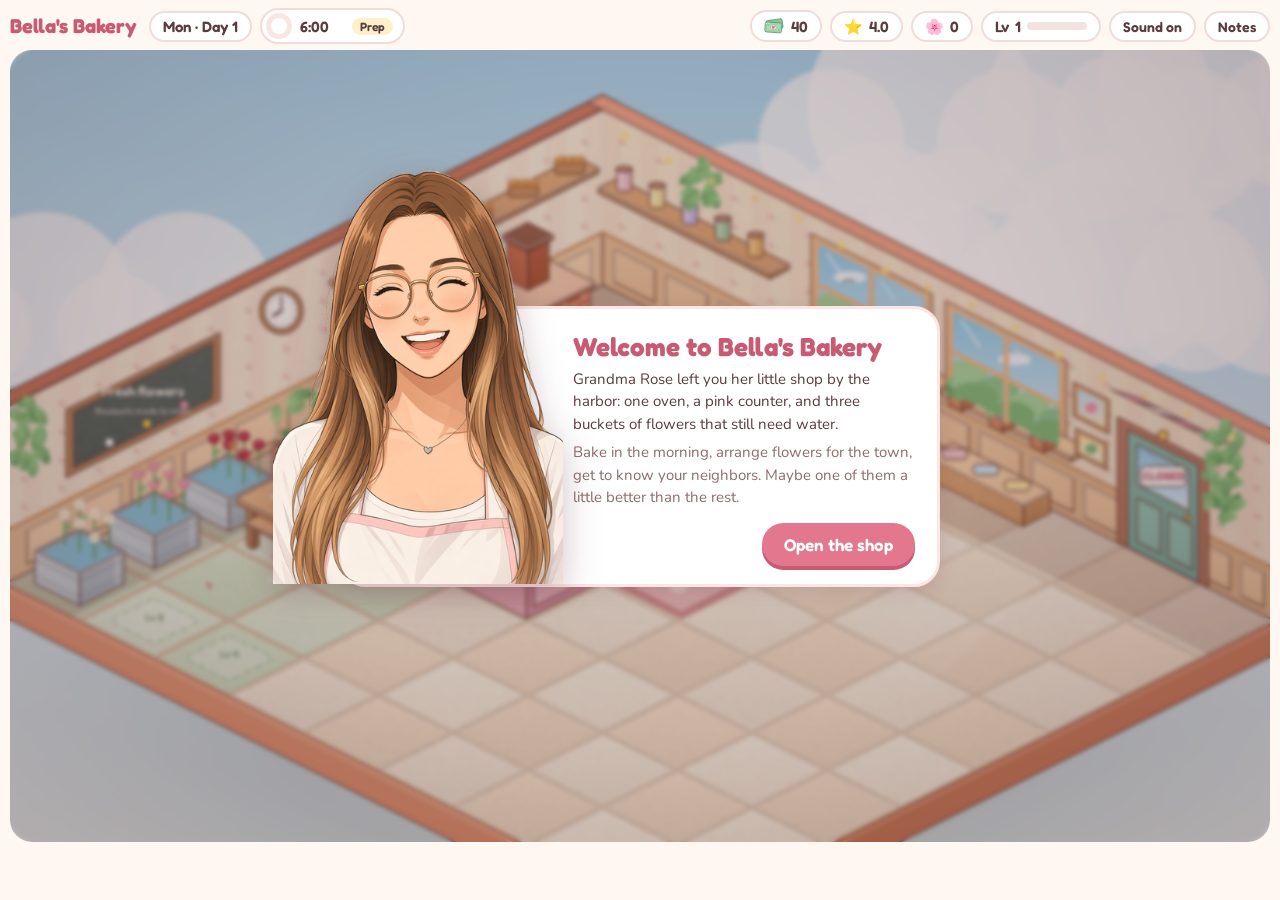
==== bellas/index.html @ 016f8cb3 "Add Bella's Bakery prototype at /bellas (unlisted, noindex) Co-Authored-By: Claude Opus 5.5 <noreply" ====
<!doctype html>
<html lang="en">
<head>
<meta name="robots" content="noindex,nofollow">
<meta charset="utf-8">
<meta name="viewport" content="width=device-width,initial-scale=1,viewport-fit=cover">
<title>Bella's Bakery</title>
<meta name="claude:viewport-fit-sides" content="cover">
<link rel="preconnect" href="https://fonts.googleapis.com">
<link rel="stylesheet" href="https://fonts.googleapis.com/css2?family=Fredoka:wght@400;500;600;700&family=Nunito:wght@400;600;700;800&display=swap">
<style>
/* Layout: one-screen game. HUD strip, isometric shop canvas, tray. Panels and a visual-novel dialogue box float over the shop. Single warm theme by design. */
:root{
  --milk:#FFF7F1; --blush:#F7C6CF; --rose:#E2778E; --rose-deep:#C85A73; --butter:#FFE3A3;
  --sage:#A9CBA4; --sage-deep:#5E8F5A; --lilac:#CDBFEA; --sky:#BFE3F5;
  --cocoa:#5A3B3E; --cocoa-soft:#8D6B6C; --card:#FFFFFF; --line:#F0DCD8;
  --shadow:0 6px 18px rgba(120,60,70,.14);
  --f-display:"Fredoka","Baloo 2","Trebuchet MS",system-ui,sans-serif;
  --f-body:"Nunito","Segoe UI",system-ui,sans-serif;
  color-scheme:light;
}
[hidden]{display:none!important}
.cash{display:inline-block;width:1.3em;height:1.3em;vertical-align:-.3em;background:url("data:image/svg+xml,%3Csvg xmlns='http://www.w3.org/2000/svg' viewBox='0 0 32 32'%3E%3Crect x='4.5' y='6' width='25' height='15' rx='2.4' fill='%2386C79A' stroke='%234E8A62' stroke-width='1' transform='rotate%28-8 17 13.5%29'/%3E%3Cg transform='rotate%284 15 18%29'%3E%3Crect x='2' y='10.5' width='26' height='15.5' rx='2.4' fill='%23A8DDB5' stroke='%234E8A62' stroke-width='1.1'/%3E%3Crect x='4.2' y='12.7' width='21.6' height='11.1' rx='1.4' fill='none' stroke='%236FB083' stroke-width='.8' stroke-dasharray='1.4 1.1'/%3E%3Cellipse cx='15' cy='18.25' rx='4.6' ry='4' fill='%23FFF6E4' stroke='%236FB083' stroke-width='.8'/%3E%3Cpath d='M15 20.9c-3.1-2-2.6-4.9-.9-4.8.5 0 .9.5.9.5s.4-.5.9-.5c1.7-.1 2.2 2.8-.9 4.8z' fill='%23EF6F8E' stroke='%23C8506E' stroke-width='.45'/%3E%3Ccircle cx='6.6' cy='15' r='1.1' fill='%236FB083'/%3E%3Ccircle cx='23.4' cy='21.5' r='1.1' fill='%236FB083'/%3E%3Cpath d='M3.5 12.5h5' stroke='%23FFFFFF' stroke-width='.9' opacity='.7' stroke-linecap='round'/%3E%3C/g%3E%3C/svg%3E") center/contain no-repeat;margin-right:.1em}
html,body{height:100%}
body{background:var(--milk);color:var(--cocoa);font-family:var(--f-body);font-size:15px;overflow:hidden;-webkit-tap-highlight-color:transparent;margin:0}
#app{height:100%;display:flex;flex-direction:column;padding-left:max(10px,env(safe-area-inset-left,0px));padding-right:max(10px,env(safe-area-inset-right,0px));padding-block:8px;box-sizing:border-box;gap:6px}
.hud{display:flex;flex-wrap:wrap;align-items:center;gap:8px;justify-content:space-between}
.hud-left,.hud-right{display:flex;align-items:center;gap:8px;flex-wrap:wrap}
.pill{display:inline-flex;align-items:center;gap:6px;background:var(--card);border:2px solid var(--line);border-radius:999px;padding:4px 12px;font-family:var(--f-display);font-weight:600;font-size:15px;white-space:nowrap;font-variant-numeric:tabular-nums}
.pill.event{background:#FFE9EF;border-color:var(--blush);color:var(--rose-deep)}
.brand{font-family:var(--f-display);font-weight:700;font-size:20px;color:var(--rose-deep);margin-right:4px}
.clock{display:inline-flex;align-items:center;gap:8px;background:var(--card);border:2px solid var(--line);border-radius:999px;padding:3px 10px 3px 4px;font-family:var(--f-display);font-weight:600}
.dial{width:26px;height:26px;border-radius:50%;background:conic-gradient(var(--rose) 0deg,var(--rose) var(--a,0deg),#F7E6E3 var(--a,0deg));display:grid;place-items:center}
.dial::after{content:"";width:16px;height:16px;border-radius:50%;background:#fff}
.clock .tm{font-variant-numeric:tabular-nums;min-width:44px}
.clock .ph{font-size:12px;font-weight:600;border-radius:999px;padding:1px 8px;background:#EEE;color:var(--cocoa)}
.ph.prep{background:#FFF0C9}.ph.open{background:#DDEED8;color:#3E6B3A}.ph.closing{background:#E8DFF6;color:#56457A}
.lvlbar{width:60px;height:8px;border-radius:99px;background:#F3E3E0;overflow:hidden}
.lvlbar i{display:block;height:100%;background:var(--rose);width:0;border-radius:99px;transition:width .4s}
.iconbtn{font-family:var(--f-display);font-weight:600;font-size:14px;background:var(--card);border:2px solid var(--line);color:var(--cocoa);border-radius:999px;padding:5px 12px;cursor:pointer}
.iconbtn:hover{border-color:var(--blush)}
button:focus-visible{outline:3px solid var(--rose);outline-offset:2px}
#stage{position:relative;flex:1;min-height:0;border-radius:22px;overflow:hidden;background:linear-gradient(180deg,#BFE2F4 0%,#D8EEF8 55%,#EAF6FB 100%)}
#cv{position:absolute;inset:0;width:100%;height:100%;touch-action:manipulation;cursor:pointer}
.tray{display:flex;gap:8px;align-items:center;justify-content:center;flex-wrap:wrap;min-height:44px}
.chip{display:flex;align-items:center;gap:6px;background:var(--card);border:2px solid var(--line);border-radius:14px;padding:3px 10px 3px 4px;font-family:var(--f-display);font-weight:600;font-variant-numeric:tabular-nums}
.chip img{width:30px;height:30px}
.chip .dots{display:flex;gap:2px}
.chip .dots i{width:9px;height:9px;border-radius:50%;border:1px solid rgba(0,0,0,.12)}
.chip.empty{opacity:.55}
.sep{width:2px;height:28px;background:var(--line);border-radius:2px}
.panel{position:absolute;z-index:5;background:var(--card);border-radius:18px;box-shadow:var(--shadow);border:2px solid var(--line);padding:10px;display:flex;flex-direction:column;gap:8px;max-width:min(360px,calc(100% - 16px));box-sizing:border-box;max-height:calc(100% - 16px);overflow:auto}
.panel h4{margin:0 4px;font-family:var(--f-display);font-weight:600;font-size:15px}
.panel .small{font-size:12.5px;color:var(--cocoa-soft);margin:0 4px}
.pick{display:flex;align-items:center;gap:8px;border:2px solid var(--line);background:#FFFBF8;border-radius:12px;padding:4px 10px 4px 4px;cursor:pointer;font-family:var(--f-body);font-weight:700;color:var(--cocoa);text-align:left}
.pick:hover{border-color:var(--blush);background:#FFF2F4}
.pick[disabled]{opacity:.5;cursor:default}
.pick img{width:36px;height:36px}
.pick small{display:block;font-weight:600;color:var(--cocoa-soft);font-size:12px}
.stems{display:grid;grid-template-columns:repeat(auto-fill,minmax(96px,1fr));gap:6px}
.stem{border:2px solid var(--line);border-radius:12px;background:#FFFBF8;padding:6px;cursor:pointer;display:flex;flex-direction:column;align-items:center;gap:3px;font-family:var(--f-display);font-weight:600;color:var(--cocoa);font-size:13px}
.stem:hover{border-color:var(--blush)}
.stem[disabled]{opacity:.45;cursor:default}
.stem .bloom{width:22px;height:22px;border-radius:50%;box-shadow:inset 0 -3px 0 rgba(0,0,0,.12)}
.bar{width:100%;height:5px;border-radius:9px;background:#F1E4E1;overflow:hidden}
.bar i{display:block;height:100%;border-radius:9px}
.slots{display:flex;gap:6px;align-items:center;justify-content:center}
.slot{width:38px;height:38px;border-radius:50%;border:2px dashed #E9CFCB;display:grid;place-items:center}
.slot b{width:26px;height:26px;border-radius:50%;display:block;box-shadow:inset 0 -3px 0 rgba(0,0,0,.12)}
.reqs{display:flex;flex-direction:column;gap:4px;margin:0 4px}
.req{display:flex;align-items:center;gap:6px;font-size:13px}
.req .sw{width:12px;height:12px;border-radius:50%}
.scrim{position:absolute;inset:0;z-index:10;background:rgba(90,59,62,.28);display:grid;place-items:center;padding:14px;backdrop-filter:blur(2px)}
.modal{background:var(--card);border-radius:26px;box-shadow:var(--shadow);width:min(600px,100%);max-height:100%;overflow:auto;padding:22px 22px 18px;box-sizing:border-box;border:3px solid #FBE6E3}
.modal h2{font-family:var(--f-display);font-weight:700;font-size:26px;margin:0 0 4px;color:var(--rose-deep);text-wrap:balance}
.modal h3{font-family:var(--f-display);font-weight:600;font-size:17px;margin:14px 0 6px}
.modal p{line-height:1.5;margin:6px 0}
.sub{color:var(--cocoa-soft)}
.btn{font-family:var(--f-display);font-weight:600;font-size:17px;border:none;border-radius:999px;padding:11px 22px;cursor:pointer;background:var(--rose);color:#fff;box-shadow:0 4px 0 var(--rose-deep);transition:transform .08s}
.btn:active{transform:translateY(2px);box-shadow:0 2px 0 var(--rose-deep)}
.btn.ghost{background:#FFF0F2;color:var(--rose-deep);box-shadow:0 4px 0 #F2C9D1}
.btn.small{font-size:14px;padding:7px 14px}
.panel-actions{position:sticky;bottom:-10px;margin:0 -10px -10px;padding:10px;background:linear-gradient(rgba(255,255,255,0),#fff 28%);z-index:1}
.wrapbtn{width:100%;font-size:18px;padding:13px 18px}
.modal.intro-modal{overflow:visible;position:relative;padding-left:230px;min-height:250px}
.intro-modal .intro-bella{position:absolute;left:-70px;bottom:0;width:290px;max-width:none;pointer-events:none;filter:drop-shadow(0 10px 18px rgba(90,40,50,.28))}
.intro-text{min-width:0}
@media (max-width:620px){
  .scrim:has(.intro-modal){overflow-y:auto;align-items:start;padding-top:96px;padding-bottom:16px}
  .modal.intro-modal{padding-left:16px;padding-top:128px;margin-top:0;min-height:0;max-height:none}
  .intro-modal .intro-bella{left:50%;transform:translateX(-50%);bottom:auto;top:-92px;width:160px;-webkit-mask-image:linear-gradient(to bottom,#000 78%,transparent 99%);mask-image:linear-gradient(to bottom,#000 78%,transparent 99%)}
}
.btn.danger{background:#C85A73;color:#fff;box-shadow:0 4px 0 #9E3F57}
.btn[disabled]{background:#E9DCDA;color:#A58C8C;box-shadow:0 4px 0 #D6C6C4;cursor:default}
.row{display:flex;gap:10px;flex-wrap:wrap;align-items:center}
.end{justify-content:flex-end;margin-top:14px}
.stats{display:grid;grid-template-columns:repeat(auto-fit,minmax(110px,1fr));gap:8px;margin:10px 0}
.stat{background:#FFF7F3;border-radius:16px;padding:10px 12px}
.stat b{display:block;font-family:var(--f-display);font-size:21px;font-weight:600;font-variant-numeric:tabular-nums}
.stat span{font-size:11.5px;color:var(--cocoa-soft);text-transform:uppercase;letter-spacing:.6px;font-weight:700}
.quote{background:#FFF4E2;border-radius:16px;padding:12px 14px;font-style:italic;margin:8px 0}
.quote cite{display:block;font-style:normal;font-weight:700;font-size:13px;margin-top:4px;color:var(--cocoa-soft)}
.letter{background:#FDF9F0;border:2px dashed #EAD9B9;border-radius:14px;padding:12px 14px;margin:8px 0;font-size:14.5px;line-height:1.55}
.letter b{font-family:var(--f-display);font-weight:600;color:var(--rose-deep)}
.forecast{display:flex;gap:10px;align-items:center;background:#F3F9F1;border-radius:16px;padding:10px 12px;margin:8px 0;font-size:14px;line-height:1.4}
.forecast.hol{background:#FFEFF3}
.invite{display:flex;gap:12px;align-items:center;background:linear-gradient(120deg,#FFE7EE,#F1E8FF);border-radius:18px;padding:12px;margin:8px 0}
.invite canvas{width:64px;height:64px;border-radius:50%;background:#fff;flex:none}
.invite > div{flex:1;min-width:0}
.tabs{display:flex;gap:6px;flex-wrap:wrap;margin:10px 0 8px}
.tab{font-family:var(--f-display);font-weight:600;font-size:15px;border:2px solid var(--line);background:#fff;color:var(--cocoa);border-radius:999px;padding:6px 14px;cursor:pointer}
.tab[aria-selected="true"]{background:var(--blush);border-color:var(--blush)}
.items{display:grid;gap:8px}
.item{display:grid;grid-template-columns:52px 1fr auto;gap:10px;align-items:center;border:2px solid var(--line);border-radius:16px;padding:8px 10px}
.item img,.item .ph,.item canvas{width:52px;height:52px;border-radius:12px;background:#FFF4F1;display:grid;place-items:center;font-size:24px}
.item .t{font-family:var(--f-display);font-weight:600;font-size:16px}
.item .d{font-size:13px;color:var(--cocoa-soft);line-height:1.35}
.item .pips{display:flex;gap:3px;margin-top:4px}
.item .pips i{width:14px;height:6px;border-radius:9px;background:#F1E1DE}
.item .pips i.on{background:var(--rose)}
.item.locked{opacity:.6}
.item > div{min-width:0}
.qty{display:flex;align-items:center;gap:6px}
.qty button{width:30px;height:30px;border-radius:50%;border:2px solid var(--line);background:#fff;font-weight:800;color:var(--cocoa);cursor:pointer}
.qty b{min-width:22px;text-align:center;font-family:var(--f-display)}
.tag{display:inline-block;font-size:11px;font-weight:800;letter-spacing:.5px;text-transform:uppercase;background:var(--lilac);color:#4C3F6E;border-radius:999px;padding:2px 8px;margin-left:6px;vertical-align:2px}
.tag.love{background:#FFD6E0;color:#A23D5A}
.hearts{color:var(--rose);letter-spacing:1px}
.banner{position:absolute;left:50%;top:12px;transform:translateX(-50%);z-index:6;background:var(--card);border-radius:999px;box-shadow:var(--shadow);padding:8px 10px 8px 16px;display:flex;gap:10px;align-items:center;font-family:var(--f-display);font-weight:600;white-space:nowrap;max-width:calc(100% - 24px)}
.toast{position:absolute;left:50%;bottom:14px;transform:translateX(-50%);z-index:7;background:var(--cocoa);color:#fff;border-radius:999px;padding:8px 16px;font-weight:700;font-size:14px;opacity:0;transition:opacity .25s;pointer-events:none;text-align:center;max-width:calc(100% - 24px)}
.toast.on{opacity:.94}
.vn{position:absolute;inset:auto 10px 10px 10px;z-index:9;display:flex;gap:12px;align-items:flex-end}
.vn.date{inset:0;padding:12px;align-items:flex-end;box-sizing:border-box}
.vn .scene{position:absolute;inset:0;z-index:-1}
.vn .scene .title{position:absolute;top:16px;left:50%;transform:translateX(-50%);font-family:var(--f-display);font-weight:600;color:#fff;background:rgba(90,59,62,.35);padding:6px 14px;border-radius:999px;white-space:nowrap}
.vn .por{width:180px;height:270px;flex:none;filter:drop-shadow(0 8px 14px rgba(90,40,50,.25));margin-bottom:-10px}
.vn .por.bella{width:160px;height:240px;transform:scaleX(-1)}
.vn .nametag{background:var(--rose);color:#fff;border-radius:999px;padding:2px 12px;font-size:16px;box-shadow:0 3px 0 var(--rose-deep)}
@media (max-width:700px){.vn .por.bella{display:none}}
.vn .scenecv{position:absolute;inset:0;width:100%;height:100%}
.vn.date .por{width:260px;height:390px}
.vn.date .por.bella{width:230px;height:345px}
@media (max-width:700px){.vn .por,.vn.date .por{width:110px;height:165px}}


.vn .box{flex:1;min-width:0;background:rgba(255,255,255,.97);border:3px solid #FBE0E5;border-radius:22px;padding:14px 16px;box-shadow:var(--shadow)}
.vn .who{font-family:var(--f-display);font-weight:700;color:var(--rose-deep);font-size:18px;display:flex;gap:8px;align-items:center}
.vn .line{font-size:16px;line-height:1.5;margin:4px 0 10px;min-height:2.6em}
.vn .opts{display:flex;flex-direction:column;gap:6px}
.vn .opt{text-align:left;font-family:var(--f-body);font-weight:700;font-size:14.5px;border:2px solid var(--line);background:#FFF9F7;color:var(--cocoa);border-radius:14px;padding:8px 12px;cursor:pointer}
.vn .opt:hover{border-color:var(--rose);background:#FFF0F3}
.vn .opt .k{font-size:11px;font-weight:800;color:var(--rose-deep);margin-right:6px;letter-spacing:.4px;text-transform:uppercase}
.note-list{margin:6px 0 0;padding-left:18px;line-height:1.5}
.note-list li{margin:3px 0}
@media (max-width:560px){
  .brand{display:none}
  .pill{font-size:13px;padding:3px 9px}
  .modal{padding:18px 16px 14px}
  .modal h2{font-size:22px}
  .vn .por{width:84px;height:100px}
  .vn .line{font-size:15px}
}
@media (max-width:720px){
  #cv{touch-action:none}
  .panel{left:8px!important;right:8px;top:auto!important;bottom:8px;max-width:none!important;max-height:62%}
  .hud{gap:5px}.hud-left,.hud-right{gap:5px}
  .iconbtn{padding:4px 9px;font-size:12.5px}
  .lvlbar{display:none}
  .toast{bottom:auto;top:10px}
  .panel .stems{grid-template-columns:repeat(3,1fr);gap:5px}
  .panel .stem{padding:4px;font-size:12px}
  .panel .small{font-size:12px}
  .panel{max-height:70%}
  #soundBtn{display:none}
  .clock .ph{display:none}
  .tray{gap:5px}.chip{padding:2px 8px 2px 3px;font-size:13px}.chip img{width:24px;height:24px}
}
@media (prefers-reduced-motion:reduce){*{transition:none!important}}
</style>

</head>
<body>
<div id="app">
  <header class="hud">
    <div class="hud-left">
      <span class="brand">Bella's Bakery</span>
      <span class="pill" id="dayPill">Mon · Day 1</span>
      <span class="pill event" id="eventPill" hidden></span>
      <span class="clock" aria-label="Time of day"><span class="dial" id="dial"></span><span class="tm" id="clockTm">6:00</span><span class="ph prep" id="clockPh">Prep</span></span>
    </div>
    <div class="hud-right">
      <span class="pill" title="Coins"><i class="cash" aria-hidden="true"></i> <span id="coins">0</span></span>
      <span class="pill" title="Shop rating">⭐ <span id="rating">4.0</span></span>
      <span class="pill" title="Charm from decor">🌸 <span id="charm">0</span></span>
      <span class="pill" title="Shop level">Lv <span id="lvl">1</span><span class="lvlbar"><i id="lvlFill"></i></span></span>
      <button class="iconbtn" id="pauseBtn" type="button">Pause</button>
      <button class="iconbtn" id="soundBtn" type="button">Sound on</button>
      <button class="iconbtn" id="notesBtn" type="button">Notes</button>
    </div>
  </header>
  <div id="stage">
    <canvas id="cv"></canvas>
    <div class="panel" id="panel" hidden></div>
    <div class="banner" id="banner" hidden></div>
    <div class="vn" id="vn" hidden></div>
    <div class="toast" id="toast"></div>
    <div class="scrim" id="scrim" hidden><div class="modal" id="modal" role="dialog" aria-modal="true"></div></div>
  </div>
  <div class="tray" id="tray"></div>
</div>

<script>
(()=>{
'use strict';
// ===================== DATA =====================
const W=9,H=8,WALL=2.6;
const HOUR=12;                                        // real seconds per game hour
const T_OPEN=HOUR, T_CLOSE=13*HOUR, T_END=14*HOUR;    // 6:00 prep, 7:00 open, 19:00 close, 20:00 evening
const LEVELS=[0,150,600,1400,2600,4300,6500,9500,13500];
const WEEK=['Mon','Tue','Wed','Thu','Fri','Sat','Sun'];
const BAKES={
  croissant:{name:'Croissant',price:6,cost:4,time:6,batch:3,lvl:1},
  cupcake:{name:'Berry cupcake',price:10,cost:6,time:9,batch:2,lvl:2},
  cake:{name:'Strawberry cake',price:18,cost:7,time:13,batch:1,lvl:3},
};
const STEMS={
  rose:{name:'Rose',col:'#D8344F',price:4,cost:12,lvl:1},
  tulip:{name:'Tulip',col:'#F48FA8',price:3,cost:9,lvl:1},
  daisy:{name:'Daisy',col:'#FFFFFF',price:2,cost:6,lvl:1},
  sunflower:{name:'Sunflower',col:'#FFC93C',price:4,cost:12,lvl:2},
  lavender:{name:'Lavender',col:'#A98BD6',price:5,cost:15,lvl:4},
};
const BUCKETS={rose:[0,5],tulip:[0,6],daisy:[0,7],sunflower:[1,7],lavender:[2,7]};
const ARRANGE_FEE=6, BUNDLE=6;
const REQS={
  red:{label:'Red roses',stem:'rose'},pink:{label:'Something pink',stem:'tulip'},white:{label:'All white, please',stem:'daisy'},
  yellow:{label:'Sunny yellow',stem:'sunflower'},purple:{label:'Lavender',stem:'lavender'},mix:{label:'A colorful mix',stem:null},
};
const UPG={
  oven2:{name:'Second oven',desc:'Bake two batches at once.',cost:[120],req:1,icon:'♨️'},
  cap:{name:'Bigger display case',desc:'Hold two more of every pastry.',cost:[70,180,380],req:1,icon:'🧁'},
  vase:{name:'Bouquet shelf',desc:'Keep two more finished bouquets ready.',cost:[110,260],req:1,icon:'💐'},
  cooler:{name:'Flower cooler',desc:'Stems lose far less freshness overnight; buckets dry out slower.',cost:[160],req:2,icon:'❄️'},
  speed:{name:'Oven tune-up',desc:'Everything bakes 15% faster.',cost:[90,200,420],req:2,icon:'⏱️'},
  oven3:{name:'Third oven',desc:'Three batches for the morning rush.',cost:[450],req:3,needs:'oven2',icon:'♨️'},
  pip:{name:'Hire cousin Pip',desc:'Pip pulls trays out of the oven before they burn.',cost:[300],req:3,icon:'🧑‍🍳'},
};
const DECOR={
  fern:{name:'Potted fern',charm:1,cost:25,req:1,desc:'A little green by the window.'},
  daisies:{name:'Daisy planter',charm:2,cost:45,req:1,desc:'Grandma Rose always kept daisies.'},
  rug:{name:'Rose rug',charm:2,cost:60,req:1,desc:'Soft under tired feet.'},
  table:{name:'Bistro table',charm:3,cost:95,req:2,desc:'Some guests will stay and enjoy their treat.'},
  lamp:{name:'Reading lamp',charm:2,cost:75,req:2,desc:'Warm light for rainy afternoons.'},
  shelf:{name:'Cookbook shelf',charm:4,cost:150,req:3,desc:'Seventy years of family recipes.'},
  catbed:{name:'Mochi’s bed',charm:6,cost:220,req:4,desc:'Mochi the cat moves in. Everyone adores her.'},
};
const ARCH={
  commuter:{h:[7,10],peak:8,w:1.0,pat:22,speed:3.0,want:()=>bakeOrder(['croissant'],.25),lines:['Running late again!','One for the train, please.','Smells amazing in here.']},
  student:{h:[10,17],peak:13,w:.6,pat:30,speed:2.4,want:()=>bakeOrder(null,.2),lines:['Study fuel!','These are so cute!','Do you have wifi? Kidding.']},
  retiree:{h:[8,13],peak:10,w:.7,pat:42,speed:1.6,sits:true,want:()=>bakeOrder(['cake','croissant'],.15),lines:['In my day this was a shoe shop.','No rush, dear.','What a lovely morning.']},
  family:{h:[13,18],peak:15,w:.7,pat:32,speed:2.0,kid:true,sits:true,want:()=>bakeOrder(['cupcake','croissant'],.5),lines:['One each, no fighting!','Can we get the pink one?','School’s out!']},
  gift:{h:[10,18],peak:15,w:.75,pat:48,speed:2.2,want:()=>flowerOrder(),lines:['It’s for my sister.','Something that says thank you.','They’re for my teacher!']},
  romantic:{h:[16,19],peak:18,w:.5,pat:46,speed:2.2,want:()=>flowerOrder(Math.random()<.7?'red':'mix'),lines:['Date night!','Do you think she’ll like it?','I’m so nervous.']},
};
const EVENTS={
  4:{name:'Mother’s Day',blurb:'Flower gifts all day, and lots of pink.',mult:{gift:3,family:1.3},req:'pink'},
  7:{name:'Harbor Festival',blurb:'The whole town is out. Everyone wants a treat.',mult:{commuter:1.3,student:1.6,family:1.6,retiree:1.3,gift:1.2}},
  10:{name:'Valentine’s Day',blurb:'Red roses from open to close.',mult:{romantic:4.5,gift:1.4},req:'red'},
  13:{name:'Spring Wedding',blurb:'The chapel ordered white. Guests will too.',mult:{gift:2.5},req:'white'},
};
const eventFor=d=>EVENTS[d]||(d>13?EVENTS[((d-1)%12)+2]||null:null);
const weekday=d=>WEEK[(d-1)%7];
const isWeekend=d=>(d-1)%7>=5;
const PEOPLE={
  Hazel:{look:{skin:'#F2D2BD',hair:'#D9D4D0',shirt:'#B9A6DA',style:'bun'},win:[9,11],p:.7,arch:'retiree',order:()=>bakeOrder(['cake','croissant'],0),notes:[
    'Your grandmother and I opened this street together, you know. She would be so proud to smell butter in the air again.',
    'I brought you her old tin of cinnamon. Keep it on the top shelf, where she did.',
    'Same table, same tea, same girl behind the counter. Well, a new one. A good one.']},
  Theo:{look:{skin:'#C98E66',hair:'#3B2A22',shirt:'#8EC6E8',style:'short'},win:[15,17],p:.55,arch:'student',small:true,order:()=>bakeOrder(['cupcake','croissant'],0),notes:[
    'I saved my allowance for three weeks for this. Totally worth it. — Theo (age 9)',
    'Mom says I can come every Saturday if my homework is done. It is ALWAYS done now.',
    'I drew you a picture of the shop. You’re the one with the sparkles.']},
  Priya:{look:{skin:'#B57A55',hair:'#1F1716',shirt:'#9FD3C4',style:'long'},win:[7,8],p:.6,arch:'commuter',order:()=>bakeOrder(['croissant'],0),notes:[
    'Night shift was rough. Your croissant was the first nice thing all day.',
    'I told the whole ward about you. Expect nurses.',
    'Could you save me one on Fridays? I’ll be the one in scrubs looking very tired.']},
  'Mr. Okafor':{look:{skin:'#7A4E35',hair:'#2B2B2B',shirt:'#E9B872',style:'cap'},win:[10,12],p:.55,arch:'retiree',order:()=>bakeOrder(['croissant'],0),notes:[
    'Forty years delivering letters on Maple Lane. Never once got a treat this good.',
    'Here is a postcard from 1981. That is your grandmother waving in the window.',
    'Retirement suits me. So does your bakery.']},
  June:{look:{skin:'#F5D7C5',hair:'#C9693B',shirt:'#F4A7B9',style:'long'},win:[12,16],p:.6,arch:'gift',order:()=>flowerOrder('mix'),notes:[
    'Tulips mean a fresh start. Just saying.',
    'I pressed one of your daisies in my botany book. It’s my favorite page.',
    'Can I help arrange on weekends? I’ll work for cupcakes.']},
  Leo:{romance:true,role:'runs the café across the street',look:{skin:'#E8C2A0',hair:'#2E211C',shirt:'#7FA7B5',style:'curly'},win:[7,9],p:.75,arch:'commuter',order:()=>bakeOrder(['croissant'],0)},
  Kai:{romance:true,role:'grows your flowers on the valley farm',look:{skin:'#C48A5E',hair:'#3A2A1E',shirt:'#A9CBA4',style:'hat'},win:[13,16],p:.55,arch:'student',order:()=>bakeOrder(['cupcake','croissant'],0)},
  Sam:{romance:true,role:'keeps the lighthouse on the point',look:{skin:'#F0D2BE',hair:'#B98A5A',shirt:'#E9D8C4',style:'short',glasses:true},win:[17,19],p:.7,arch:'gift',order:()=>flowerOrder(Math.random()<.5?'pink':'mix')},
};
const NOTE_AT=[3,6,10];
const DATE_AT=5;
const CHATS={
  Hazel:[
    {l:'Your grandmother used to hum while she kneaded. Do you hum, dear?',o:[['Only when nobody’s listening.',2,'warm','Then I’ll pretend I’m not listening.'],['I’m more of a radio girl.',1,'funny','Oh, the radio! She’d have liked you.'],['Too busy to hum, sorry!',0,'busy','Make time, dear. Bread can tell.']]},
    {l:'The lilacs on Shore Road are out. You should walk there sometime.',o:[['Will you show me?',2,'warm','I’d love to. My knees won’t, but I’ll come anyway.'],['Maybe on Sunday.',1,'warm','Sundays are for lilacs.'],['I’m allergic, sadly.',0,'honest','Oh, you poor thing.']]}],
  Theo:[
    {l:'I’m going to be a baker when I grow up. Or an astronaut. Maybe both.',o:[['Space croissants!',2,'funny','SPACE. CROISSANTS.'],['Bakers get up very early.',1,'honest','Astronauts too, probably.'],['Homework first.',0,'stern','Ugh. You sound like Mom.']]},
    {l:'Do cats like cupcakes? Asking for a cat.',o:[['Only the frosting.',2,'funny','I KNEW it.'],['Cats prefer fish.',1,'honest','Fish cupcakes. Gross. Genius.'],['No pets in the shop!',0,'stern','…Okay.']]}],
  Priya:[
    {l:'Twelve hours on the ward. Tell me something nice.',o:[['You’re doing amazing work.',2,'warm','…Thank you. I needed that.'],['The croissants are still warm.',1,'funny','That counts. That definitely counts.'],['We just ran out of coffee.',0,'honest','Of course you did.']]}],
  'Mr. Okafor':[
    {l:'You know there used to be a dance hall upstairs? Every Saturday in 1979.',o:[['Tell me everything!',2,'warm','Ah! The band, the lights, your grandmother’s foxtrot…'],['Upstairs? Really?',1,'curious','Locked up for years. Shame, really.'],['It’s just storage now.',0,'honest','A crime, young lady. A crime.']]}],
  June:[
    {l:'Did you know tulips keep growing after they’re cut?',o:[['That’s amazing!',2,'warm','Right?! They lean toward the light.'],['Is that why mine droop?',1,'curious','Trim them and keep the water topped up.'],['Flowers are flowers.',0,'blunt','I’m going to pretend you didn’t say that.']]}],
  Leo:[
    {l:'Just scouting the competition. Your croissants are… annoyingly good.',o:[['Admit it, they’re better than yours.',2,'flirt','Never. …Maybe. Don’t tell anyone.'],['You’re welcome to the recipe.',1,'kind','Generous. Suspiciously generous.'],['Buy something or shoo.',0,'tease','Ouch. I’ll take two, then.']]},
    {l:'My espresso machine died. Can I hide here for a bit?',o:[['Only if you help me knead.',2,'flirt','Deal. I have very strong hands. That came out wrong.'],['Take a seat, I’ll bring you tea.',1,'kind','You’re a lifesaver, Bella.'],['Your café, your problem.',0,'tease','Cold. I love it.']]},
    {l:'Truce for today? I brought you a coffee. Oat milk. I asked around.',o:[['You asked around about me?',2,'flirt','I may have interrogated Hazel. She drives a hard bargain.'],['Truce accepted.',1,'kind','Good. I was running out of excuses to see you.'],['Is it poisoned?',1,'tease','Only with charm.']]}],
  Kai:[
    {l:'The tulips came up early this year. I saved you the best ones.',o:[['You saved them for me?',2,'flirt','…Maybe I did. Don’t tell the other shops.'],['Thank you, Kai.',1,'kind','Anytime. Really.'],['What do I owe you?',0,'business','Same as always. Business is business, I guess.']]},
    {l:'Rain’s coming tonight. Good for the fields.',o:[['I love falling asleep to rain.',2,'flirt','Me too. Feels like the whole valley’s breathing.'],['Hope your truck has a roof.',1,'tease','Mostly. It mostly has a roof.'],['Bad for business, though.',0,'business','Not for mine.']]},
    {l:'You’ve got flour on your cheek. No— other side. Here.',o:[['(Let him brush it off.)',2,'flirt','There. Perfect. I mean— clean. It’s clean now.'],['Thanks! Occupational hazard.',1,'kind','Suits you.'],['I’ll get it, thanks.',0,'shy','Right. Sure. Of course.']]}],
  Sam:[
    {l:'These are for the lighthouse window. It gets… quiet, up there.',o:[['I could visit sometime.',2,'flirt','You’d— really? I’d tidy. I’d make tea. I’d panic, probably.'],['Flowers help.',1,'kind','They do. So does this shop.'],['Lighthouses are spooky.',0,'tease','Only at night. And in storms. Okay, a bit.']]},
    {l:'I’m reading a novel about a baker who falls for a sea captain.',o:[['Is the baker cute?',2,'flirt','…Very.'],['How does it end?',1,'kind','I don’t know yet. I hope it ends well.'],['Sounds cheesy.',1,'tease','Extremely. I love it.']]},
    {l:'I timed my walk so I’d get here right before you closed. Is that weird?',o:[['It’s sweet.',2,'flirt','Oh. Good. Great. I’ll keep doing it, then.'],['You could come earlier!',1,'kind','The lamp needs me at dusk. But I’ll try.'],['A little weird.',0,'tease','Noted. Mortified, but noted.']]}],
};
const DATES={
  Leo:{scene:'After hours at Leo’s café',bg:'linear-gradient(180deg,#3E2E44 0%,#8C5A6E 55%,#E8A27A 100%)',beats:[
    {l:'I closed early. Don’t tell my customers. I wanted to show you something.',o:[['A secret recipe?',1,'Better. My first ever croissant, framed. It’s a crime scene.'],['Should I be nervous?',1,'Only a little. That’s the fun part.']]},
    {l:'So. Rivals… or two people who happen to bake across the street from each other?',o:[['Rivals. Obviously.',2,'Good. I like losing to you.'],['Friends who bake.',1,'I’ll take it. For now.']]},
    {l:'Same time next week? I promise not to burn anything. Except maybe dinner.',o:[['It’s a date.',2,'(He grins all the way to the door.)'],['Let’s see how the week goes.',1,'Fair. I’ll make it worth your while.']]}]},
  Kai:{scene:'Sunset on the flower farm',bg:'linear-gradient(180deg,#F7B987 0%,#F4A7B9 45%,#9CC79A 100%)',beats:[
    {l:'This field was my dad’s. I’ve never brought anyone out here before.',o:[['It’s beautiful, Kai.',1,'It is now. I mean— it always was. I’m going to stop talking.'],['Why me?',2,'You look at flowers the way I do. Like they matter.']]},
    {l:'Pick some, if you want. For the shop… or for you.',o:[['For me.',2,'(He picks the last tulip in the row and tucks it behind your ear.)'],['For the shop.',1,'Always working. I like that about you.']]},
    {l:'I’ll drive you back before the stars come out. Or after. Your call.',o:[['After.',2,'(You stay until the whole valley is dark and quiet.)'],['Before, I have an early start.',1,'Then I’ll bring the tulips early, too.']]}]},
  Sam:{scene:'Top of the lighthouse at dusk',bg:'linear-gradient(180deg,#2D3B6B 0%,#7F7BB8 50%,#F2B39B 100%)',beats:[
    {l:'Two hundred and twelve steps. Sorry. I should have warned you.',o:[['Worth it for this view.',2,'I always thought so. It’s better with company.'],['My legs will never forgive you.',1,'(He laughs, a real one, surprised by it.)']]},
    {l:'I don’t usually talk this much. You’re easy to talk to.',o:[['So are you.',2,'…Nobody’s ever said that to me.'],['Must be the sea air.',1,'Must be.']]},
    {l:'The lamp’s about to turn. Watch. It’s the best part.',o:[['(Stand closer to watch.)',2,'(The beam sweeps the bay, and his hand finds yours.)'],['It’s beautiful.',1,'Every single night.']]}]},
};
const REVIEWS={
  5:['The smell alone is worth the walk.','Warm, flaky, perfect. A hug in a paper bag.','Bella remembered my name!','Best bouquet I’ve ever bought.'],
  4:['Lovely little place. A short wait, but worth it.','Sweet staff, sweeter cupcakes.','Cozy and calm. I’ll be back.'],
  3:['A bit busy today, but still lovely.','Not quite what I asked for, but pretty.'],
};
const BELLA_LINES=['Thank you, come again!','Enjoy!','See you tomorrow!','Have a lovely day!'];
const SKINS=['#F5D7C5','#EAC1A4','#D5A07A','#B57A55','#8C5A3C','#6B4430'];
const HAIRS=['#3B2A22','#6A4A3A','#C9693B','#E8C878','#1F1716','#9A6B4F','#C7C1BC'];
const SHIRTS=['#A9CBA4','#F4A7B9','#B9A6DA','#8EC6E8','#F7C98B','#E9A0A0','#9FD3C4'];
const STYLES=['short','long','bun','cap','short','long','curly'];

// ===================== STATE =====================
const fresh=()=>({coins:40,day:1,xp:0,upg:{oven2:0,cap:0,vase:0,cooler:0,speed:0,oven3:0,pip:0},decor:[],aff:{},chatIdx:{},dates:{},notesRead:[],
  stems:{rose:{n:6,f:100},tulip:{n:6,f:100},daisy:{n:6,f:100},sunflower:{n:0,f:100},lavender:{n:0,f:100}},order:{},orderPaid:false,
  tut:{bake:0,collect:0,serve:0,arrange:0,talk:0},ratings:[],served:0,seenIntro:false,sound:true,pendingDate:null});
let S=fresh();
const KEY='bellas-bakery-v2';
function load(){try{const r=localStorage.getItem(KEY);if(r){const d=JSON.parse(r);const f=fresh();S=Object.assign(f,d);S.upg=Object.assign(fresh().upg,d.upg||{});S.tut=Object.assign(fresh().tut,d.tut||{});S.stems=Object.assign(fresh().stems,d.stems||{})}}catch(e){}}
function save(){try{localStorage.setItem(KEY,JSON.stringify(S))}catch(e){}}
const level=()=>{let l=1;for(let i=1;i<LEVELS.length;i++)if(S.xp>=LEVELS[i])l=i+1;return l};
const charm=()=>S.decor.reduce((a,d)=>a+DECOR[d.type].charm,0);
const ovenCount=()=>1+S.upg.oven2+S.upg.oven3;
const capacity=()=>4+2*S.upg.cap;
const vaseCap=()=>2+2*S.upg.vase;
const rating=()=>S.ratings.length?S.ratings.reduce((a,b)=>a+b,0)/S.ratings.length:4;
const bakeTime=id=>BAKES[id].time*Math.pow(.85,S.upg.speed);
const bakesAvail=()=>Object.keys(BAKES).filter(id=>BAKES[id].lvl<=level());
const stemsAvail=()=>Object.keys(STEMS).filter(id=>STEMS[id].lvl<=level());
function bakeOrder(pref,extra){
  const av=bakesAvail();let pool=pref?pref.filter(x=>av.includes(x)):av;if(!pool.length)pool=['croissant'];
  const o=[{kind:'bake',id:pool[Math.random()*pool.length|0]}];
  if(S.day>=2&&Math.random()<extra)o.push({kind:'bake',id:pool[Math.random()*pool.length|0]});
  return o;
}
function flowerOrder(force){
  const ev=eventFor(S.day);let req=force;
  if(!req){const opts=['pink','white','mix','red','pink','mix'];if(level()>=2)opts.push('yellow','yellow');if(level()>=4)opts.push('purple');
    req=(ev&&ev.req&&Math.random()<.6)?ev.req:opts[Math.random()*opts.length|0]}
  return [{kind:'flower',req}];
}
let phase='title';   // title | day | report | evening | place | date
let D=null, paused=false, placing=null, talking=null;

// ===================== DAY SIM =====================
function newDay(){
  const ev=eventFor(S.day);
  D={t:0,ovens:Array.from({length:ovenCount()},()=>({id:null,t:0,dur:1,state:'idle',n:0,burn:0})),
    table:{state:'idle',t:0,dur:4,stems:null},water:{},stock:{},bouquets:[],customers:[],queue:[],
    stats:{served:0,missed:0,earned:0,tips:0,ratings:[],quotes:[],notes:[],burnt:0,wasted:0,bouquets:0,bqStars:[],ingredients:0},bellaSay:null,ev};
  for(const id of bakesAvail())D.stock[id]=0;
  for(const id in STEMS)D.water[id]=100;
  const mult=Object.assign({},ev?ev.mult:{});
  if(isWeekend(S.day)){mult.commuter=(mult.commuter||1)*.35;mult.family=(mult.family||1)*1.8;mult.student=(mult.student||1)*1.2}
  const N=Math.round(Math.min(38,(S.day===1?12:13+1.5*(S.day-1))+charm()*.4)*(isWeekend(S.day)?1.1:1)*(ev?1.2:1));
  const bins=[];
  for(let h=7;h<19;h++)for(const k in ARCH){const a=ARCH[k];if(h<a.h[0]||h>a.h[1])continue;if(S.day===1&&k==='romantic')continue;
    const span=Math.max(1,a.h[1]-a.h[0]);const w=a.w*(1-.6*Math.abs(h-a.peak)/span)*(mult[k]||1);if(w>0)bins.push([h,k,w])}
  const tot=bins.reduce((s,b)=>s+b[2],0);
  for(let i=0;i<N;i++){let r=Math.random()*tot;let b=bins[0];for(const x of bins){r-=x[2];if(r<=0){b=x;break}}D.queue.push({t:(b[0]-6+Math.random())*HOUR,arch:b[1]})}
  for(const name in PEOPLE){const p=PEOPLE[name];
    if(name==='June'&&S.day<2)continue;if(p.romance&&S.day<2&&name!=='Leo')continue;
    if(Math.random()<p.p)D.queue.push({t:(p.win[0]-6+Math.random()*(p.win[1]-p.win[0]))*HOUR,arch:p.arch,who:name})}
  if(Object.values(S.order).some(n=>n>0))D.queue.push({t:HOUR*.4,arch:'delivery',who:'Kai'});
  D.queue.sort((a,b)=>a.t-b.t);
}
const hourNow=()=>6+D.t/HOUR;
function clockText(t){const m=Math.round(6*60+t/HOUR*60);return `${Math.floor(m/60)}:${String(m%60).padStart(2,'0')}`}

// ===================== CANVAS / ISO =====================
const cv=document.getElementById('cv');let ctx=cv.getContext('2d');
let CW=0,CH=0,DPR=1,u=30,ox=0,oy=0,hz=27;
function resize(){const r=cv.getBoundingClientRect();DPR=Math.min(2,window.devicePixelRatio||1);CW=r.width;CH=r.height;cv.width=Math.round(CW*DPR);cv.height=Math.round(CH*DPR);
  u=Math.min(CW/17.8,CH/12.2);hz=u*.9;ox=CW/2-(W-H)*u/2;oy=(CH-((W+H)*u/2+WALL*hz))/2+WALL*hz+u*.1}
const P=(x,y,z=0)=>[ox+(x-y)*u,oy+(x+y)*u/2-z*hz];
function poly(pts,fill,stroke,lw=1){ctx.beginPath();pts.forEach((p,i)=>i?ctx.lineTo(p[0],p[1]):ctx.moveTo(p[0],p[1]));ctx.closePath();if(fill){ctx.fillStyle=fill;ctx.fill()}if(stroke){ctx.strokeStyle=stroke;ctx.lineWidth=lw;ctx.stroke()}}
function box(x,y,w,d,h,c,z=0){
  poly([P(x+w,y,z),P(x+w,y+d,z),P(x+w,y+d,z+h),P(x+w,y,z+h)],c.right);
  poly([P(x,y+d,z),P(x+w,y+d,z),P(x+w,y+d,z+h),P(x,y+d,z+h)],c.left);
  poly([P(x,y,z+h),P(x+w,y,z+h),P(x+w,y+d,z+h),P(x,y+d,z+h)],c.top,c.edge||null,1);
}
function ell(x,y,rx,ry,fill){ctx.beginPath();ctx.ellipse(x,y,Math.max(.1,rx),Math.max(.1,ry),0,0,Math.PI*2);ctx.fillStyle=fill;ctx.fill()}
function shade(hex,amt){const n=parseInt(hex.slice(1),16);let r=n>>16,g=n>>8&255,b=n&255;r=Math.max(0,Math.min(255,r+amt));g=Math.max(0,Math.min(255,g+amt));b=Math.max(0,Math.min(255,b+amt));return'#'+((1<<24)+(r<<16)+(g<<8)+b).toString(16).slice(1)}
function rrect(x,y,w,h,r,fill,stroke,lw=1.5){ctx.beginPath();if(ctx.roundRect)ctx.roundRect(x,y,w,h,r);else ctx.rect(x,y,w,h);if(fill){ctx.fillStyle=fill;ctx.fill()}if(stroke){ctx.strokeStyle=stroke;ctx.lineWidth=lw;ctx.stroke()}}
function lerpC(a,b,t){const A=parseInt(a.slice(1),16),B=parseInt(b.slice(1),16);const r=(A>>16)+((B>>16)-(A>>16))*t,g=(A>>8&255)+((B>>8&255)-(A>>8&255))*t,bb=(A&255)+((B&255)-(A&255))*t;return`rgb(${r|0},${g|0},${bb|0})`}
function ring(cx,cy,r,frac,col,bg='rgba(255,255,255,.9)'){ctx.beginPath();ctx.arc(cx,cy,r,0,Math.PI*2);ctx.fillStyle=bg;ctx.fill();ctx.beginPath();ctx.arc(cx,cy,r,-Math.PI/2,-Math.PI/2+Math.PI*2*Math.max(0,Math.min(1,frac)));ctx.strokeStyle=col;ctx.lineWidth=Math.max(2,r*.28);ctx.stroke()}
function withCtx(c,fn){const keep=ctx;ctx=c;try{fn()}finally{ctx=keep}}

function drawItem(c,id,cx,cy,s){
  c.save();c.translate(cx,cy);c.scale(s/40,s/40);c.lineJoin='round';c.lineCap='round';
  if(id==='croissant'){
    [[-14,4,7,6,-.5],[-7,-1,8,8,-.25],[0,-3,9,9,0],[7,-1,8,8,.25],[14,4,7,6,.5]].forEach(([x,y,rx,ry,a],i)=>{c.beginPath();c.ellipse(x,y,rx,ry,a,0,Math.PI*2);c.fillStyle=i===2?'#E9A24E':'#E3A055';c.fill();c.strokeStyle='#B8732F';c.lineWidth=1.6;c.stroke()});
    c.beginPath();c.ellipse(-2,-6,4,2,-.3,0,Math.PI*2);c.fillStyle='rgba(255,240,200,.7)';c.fill();
  }else if(id==='cupcake'){
    c.beginPath();c.moveTo(-12,0);c.lineTo(12,0);c.lineTo(9,16);c.lineTo(-9,16);c.closePath();c.fillStyle='#F29DB0';c.fill();
    c.strokeStyle='#E07A92';c.lineWidth=1.5;for(let i=-8;i<=8;i+=4){c.beginPath();c.moveTo(i,1);c.lineTo(i*.75,15);c.stroke()}
    [[0,-2,14,7],[0,-8,11,6],[0,-13,7,5]].forEach(([x,y,rx,ry])=>{c.beginPath();c.ellipse(x,y,rx,ry,0,0,Math.PI*2);c.fillStyle='#FFF1F4';c.fill();c.strokeStyle='#F2C6D0';c.stroke()});
    c.beginPath();c.arc(1,-18,4,0,Math.PI*2);c.fillStyle='#D8344F';c.fill();
  }else if(id==='cake'){
    c.beginPath();c.ellipse(0,10,16,6,0,0,Math.PI*2);c.fillStyle='#E9C9CF';c.fill();
    c.fillStyle='#FFE5EA';c.fillRect(-16,-4,32,14);c.fillStyle='#F07A90';c.fillRect(-16,2,32,3);
    c.beginPath();c.ellipse(0,-4,16,6,0,0,Math.PI*2);c.fillStyle='#FFF7F8';c.fill();c.strokeStyle='#F2C6D0';c.lineWidth=1.4;c.stroke();
    [[-8,-6],[0,-8],[8,-6],[-3,-3],[5,-3]].forEach(([x,y])=>{c.beginPath();c.moveTo(x,y-4);c.quadraticCurveTo(x+4,y,x,y+3);c.quadraticCurveTo(x-4,y,x,y-4);c.fillStyle='#D8344F';c.fill()});
  }else if(id==='burnt'){
    c.beginPath();c.ellipse(0,2,15,9,0,0,Math.PI*2);c.fillStyle='#4A3530';c.fill();c.fillStyle='#2C201D';c.beginPath();c.ellipse(-3,0,6,3,0,0,Math.PI*2);c.fill();
  }
  c.restore();
}
function drawBouquet(c,cols,cx,cy,s){
  c.save();c.translate(cx,cy);c.scale(s/40,s/40);c.lineCap='round';
  c.strokeStyle='#5E9A5A';c.lineWidth=2.4;[[-7,-10],[0,-14],[7,-10]].forEach(([x,y])=>{c.beginPath();c.moveTo(0,6);c.lineTo(x,y);c.stroke()});
  [[-7,-12],[0,-16],[7,-12]].forEach(([x,y],i)=>{const col=cols[i%cols.length]||'#F48FA8';c.beginPath();c.arc(x,y,5.6,0,Math.PI*2);c.fillStyle=col;c.fill();c.strokeStyle='rgba(90,40,50,.25)';c.lineWidth=1;c.stroke();c.beginPath();c.arc(x,y,2,0,Math.PI*2);c.fillStyle=col==='#FFFFFF'?'#FFC857':shade(col,-40);c.fill()});
  c.beginPath();c.moveTo(-13,-3);c.lineTo(13,-3);c.lineTo(3,18);c.lineTo(-3,18);c.closePath();c.fillStyle='#E2C29B';c.fill();c.strokeStyle='#C49B6C';c.lineWidth=1.4;c.stroke();
  c.beginPath();c.moveTo(-5,7);c.lineTo(5,7);c.strokeStyle='#E2778E';c.lineWidth=2.5;c.stroke();
  c.restore();
}
const reqCols=req=>req==='mix'?['#D8344F','#FFC93C','#A98BD6']:Array(3).fill(STEMS[REQS[req].stem].col);
const ICON={};
function buildIcons(){
  for(const id of ['croissant','cupcake','cake']){const k=document.createElement('canvas');k.width=k.height=96;drawItem(k.getContext('2d'),id,48,52,72);ICON[id]=k.toDataURL()}
  const k=document.createElement('canvas');k.width=k.height=96;drawBouquet(k.getContext('2d'),['#D8344F','#F48FA8','#FFFFFF'],48,54,72);ICON.bouquet=k.toDataURL();
}

// ===================== PEOPLE DRAWING =====================
function randLook(){const p=a=>a[Math.random()*a.length|0];return{skin:p(SKINS),hair:p(HAIRS),shirt:p(SHIRTS),style:p(STYLES)}}
function drawPersonAt(sx,sy,look,o,k){
  const bob=o.bob||0;
  if(!o.noShadow)ell(sx,sy,9*k,4.5*k,'rgba(110,60,60,.18)');
  ctx.save();ctx.translate(sx,sy-bob);if(o.alpha!=null)ctx.globalAlpha=o.alpha;
  if(o.sit)ctx.translate(0,6*k);
  ctx.fillStyle=shade(look.shirt,-70);ctx.fillRect(-5*k,-10*k,3.6*k,10*k);ctx.fillRect(1.4*k,-10*k,3.6*k,10*k);
  ctx.beginPath();ctx.moveTo(-9*k,-9*k);ctx.quadraticCurveTo(-9*k,-29*k,0,-30*k);ctx.quadraticCurveTo(9*k,-29*k,9*k,-9*k);ctx.closePath();ctx.fillStyle=look.shirt;ctx.fill();
  if(o.apron){ctx.beginPath();ctx.moveTo(-6*k,-24*k);ctx.lineTo(6*k,-24*k);ctx.lineTo(7*k,-9*k);ctx.lineTo(-7*k,-9*k);ctx.closePath();ctx.fillStyle='#FFFDFB';ctx.fill();ctx.strokeStyle='#F2A7B8';ctx.lineWidth=1.5*k;ctx.stroke();ctx.beginPath();ctx.arc(0,-16*k,2.2*k,0,Math.PI*2);ctx.fillStyle='#F2A7B8';ctx.fill()}
  if(o.carry){drawBouquet(ctx,o.carry,0,-18*k,16*k)}
  const hy=-37*k;
  if(look.style==='long'){ctx.beginPath();ctx.ellipse(0,hy+4*k,9.5*k,11*k,0,0,Math.PI*2);ctx.fillStyle=look.hair;ctx.fill()}
  ctx.beginPath();ctx.arc(0,hy,8.5*k,0,Math.PI*2);ctx.fillStyle=look.skin;ctx.fill();
  ctx.beginPath();ctx.arc(0,hy-1.5*k,8.8*k,Math.PI*1.02,Math.PI*1.98);ctx.fillStyle=look.hair;ctx.fill();
  if(look.style==='bun'){ctx.beginPath();ctx.arc(0,hy-10*k,4.4*k,0,Math.PI*2);ctx.fillStyle=look.hair;ctx.fill()}
  if(look.style==='curly'){ctx.fillStyle=look.hair;for(let i=0;i<7;i++){const a=Math.PI*(1.05+i*.15);ctx.beginPath();ctx.arc(Math.cos(a)*8*k,hy-1.5*k+Math.sin(a)*8*k,3.2*k,0,Math.PI*2);ctx.fill()}}
  if(look.style==='cap'){ctx.beginPath();ctx.arc(0,hy-2*k,9*k,Math.PI,0);ctx.fillStyle=shade(look.shirt,-35);ctx.fill();ctx.fillRect(-1*k,hy-3*k,12*k,2.4*k)}
  if(look.style==='hat'){ctx.beginPath();ctx.ellipse(0,hy-5*k,15*k,4*k,0,0,Math.PI*2);ctx.fillStyle='#E8CF8E';ctx.fill();ctx.beginPath();ctx.ellipse(0,hy-8*k,8*k,6*k,0,Math.PI,0);ctx.fill();ctx.fillStyle='#C85A73';ctx.fillRect(-8*k,hy-8*k,16*k,2*k)}
  if(o.scarf){ctx.beginPath();ctx.arc(0,hy-3*k,9.2*k,Math.PI*1.05,Math.PI*1.95);ctx.lineWidth=3*k;ctx.strokeStyle='#F48FA8';ctx.stroke()}
  const blink=(o.t||0)%4<.12;ctx.fillStyle='#3B2A2A';
  if(o.mood==='happy'||o.mood==='love'){ctx.lineWidth=1.4*k;ctx.strokeStyle='#3B2A2A';ctx.beginPath();ctx.arc(-3.2*k,hy+1*k,1.6*k,Math.PI,0);ctx.stroke();ctx.beginPath();ctx.arc(3.2*k,hy+1*k,1.6*k,Math.PI,0);ctx.stroke()}
  else if(blink){ctx.fillRect(-4.5*k,hy+.6*k,2.6*k,.9*k);ctx.fillRect(1.9*k,hy+.6*k,2.6*k,.9*k)}
  else{ctx.beginPath();ctx.arc(-3.2*k,hy+1*k,1.25*k,0,Math.PI*2);ctx.arc(3.2*k,hy+1*k,1.25*k,0,Math.PI*2);ctx.fill()}
  if(look.glasses){ctx.strokeStyle='#5A3B3E';ctx.lineWidth=.9*k;ctx.beginPath();ctx.arc(-3.2*k,hy+1*k,2.4*k,0,Math.PI*2);ctx.stroke();ctx.beginPath();ctx.arc(3.2*k,hy+1*k,2.4*k,0,Math.PI*2);ctx.stroke()}
  ctx.fillStyle=o.mood==='love'?'rgba(240,90,120,.65)':'rgba(240,120,140,.45)';ctx.beginPath();ctx.arc(-5.6*k,hy+3.6*k,1.8*k,0,Math.PI*2);ctx.arc(5.6*k,hy+3.6*k,1.8*k,0,Math.PI*2);ctx.fill();
  ctx.strokeStyle='#3B2A2A';ctx.lineWidth=1.1*k;
  if(o.mood==='sad'){ctx.beginPath();ctx.arc(0,hy+7*k,2*k,Math.PI*1.15,Math.PI*1.85);ctx.stroke()}
  else{ctx.beginPath();ctx.arc(0,hy+3.5*k,1.8*k,Math.PI*.2,Math.PI*.8);ctx.stroke()}
  ctx.restore();
  return [sx,sy-bob-37*k];
}
const drawPerson=(x,y,look,o={})=>{const [sx,sy]=P(x,y);return drawPersonAt(sx,sy,look,o,(u/30)*(o.small?.72:1))};
function portrait(canvas,look,o={}){
  const d=Math.min(2,window.devicePixelRatio||1);const w=canvas.clientWidth||canvas.width,h=canvas.clientHeight||canvas.height;
  canvas.width=w*d;canvas.height=h*d;const c=canvas.getContext('2d');c.setTransform(d,0,0,d,0,0);c.clearRect(0,0,w,h);
  const k=h/44;withCtx(c,()=>drawPersonAt(w/2,h*1.18,look,Object.assign({noShadow:true,t:1},o),k));
}
const BELLA={x:2.3,y:2.6,tx:2.3,ty:2.6,look:{skin:'#F3D0BC',hair:'#7B4A2E',hair2:'#E6C07E',shirt:'#F7E9DD',style:'long',glasses:true,glassCol:'#C9A24E'}};

// ===================== LAYOUT =====================
const OVEN_TILES=[[0,1],[0,2],[0,3]];
const TABLE_TILE=[1,5];
const SPOTS=[[4.55,1.55],[4.55,2.55],[4.55,3.55]];
const DOOR=[7.5,0.15];
const BROWSE={flowers:[3.7,6.3],window:[5.4,0.9],middle:[6.3,4.6],pastry:[5.5,3.0]};
function decorTileOk(x,y){
  if(x<3||x>8||y<0||y>7)return false;
  if(!((y>=4&&x>=4)||(x===8&&y>=1)||(x===3&&y>=5)))return false;
  if(x===3&&y===6)return false;
  return !S.decor.some(d=>d.x===x&&d.y===y);
}
function tableSeat(){const t=S.decor.find(d=>d.type==='table');return t?[t.x+.85,t.y+.75]:null}

// ===================== DRAW SHOP =====================
let T=0;
function drawFloor(){
  for(let x=0;x<W;x++)for(let y=0;y<H;y++){
    const kitchen=x<3&&y<5,corner=x<3&&y>=5;
    const c=kitchen?((x+y)%2?'#F3E2D8':'#FAEEE6'):corner?((x+y)%2?'#E3EFD9':'#EEF6E8'):((x+y)%2?'#F9D8DD':'#FFF0F0');
    poly([P(x,y),P(x+1,y),P(x+1,y+1),P(x,y+1)],c,'rgba(200,150,150,.12)');
  }
  poly([P(0,H),P(W,H),P(W,H,-.35),P(0,H,-.35)],'#E7B9B8');
  poly([P(W,0),P(W,H),P(W,H,-.35),P(W,0,-.35)],'#D9A3A6');
  poly([P(6.9,0.05,.005),P(8.1,0.05,.005),P(8.1,.75,.005),P(6.9,.75,.005)],'#E2C29B');
}
function drawWalls(){
  const tt=D?Math.min(1,D.t/T_END):.2;
  poly([P(0,0),P(0,H),P(0,H,WALL),P(0,0,WALL)],'#F6E3D4');
  for(let y=0;y<H;y+=.5){const a=P(0,y,0),b=P(0,y,WALL);ctx.strokeStyle='rgba(226,170,160,.22)';ctx.lineWidth=u*.12;ctx.beginPath();ctx.moveTo(a[0],a[1]);ctx.lineTo(b[0],b[1]);ctx.stroke()}
  poly([P(0,0,0),P(0,H,0),P(0,H,.55),P(0,0,.55)],'#EBC9B9');
  poly([P(0,0),P(W,0),P(W,0,WALL),P(0,0,WALL)],'#FBEBDD');
  for(let x=0;x<W;x+=.5){const a=P(x,0,0),b=P(x,0,WALL);ctx.strokeStyle='rgba(226,170,160,.2)';ctx.lineWidth=u*.12;ctx.beginPath();ctx.moveTo(a[0],a[1]);ctx.lineTo(b[0],b[1]);ctx.stroke()}
  poly([P(0,0,0),P(W,0,0),P(W,0,.55),P(0,0,.55)],'#F1D3C2');
  poly([P(0,0,WALL),P(0,H,WALL),P(-.15,H,WALL+.05),P(-.15,-.15,WALL+.05)],'#E8B8B4');
  poly([P(0,0,WALL),P(W,0,WALL),P(W,-.15,WALL+.05),P(-.15,-.15,WALL+.05)],'#F0C6C2');
  const wx0=3.2,wx1=5.6,z0=1.0,z1=2.15;
  poly([P(wx0,0,z0),P(wx1,0,z0),P(wx1,0,z1),P(wx0,0,z1)],'#FFFFFF');
  const top=tt<.08?lerpC('#F9C9A8','#BFE3F5',tt/.08):tt<.8?'#BFE3F5':lerpC('#BFE3F5','#5C5A9A',(tt-.8)/.2);
  const bot=tt<.08?lerpC('#FFE4C4','#E8F5FB',tt/.08):tt<.75?'#E8F5FB':lerpC('#E8F5FB','#F7B7A3',Math.min(1,(tt-.75)/.2));
  const sky=ctx.createLinearGradient(0,P(wx0,0,z1)[1],0,P(wx0,0,z0)[1]);sky.addColorStop(0,top);sky.addColorStop(1,bot);
  poly([P(wx0+.1,0,z0+.1),P(wx1-.1,0,z0+.1),P(wx1-.1,0,z1-.1),P(wx0+.1,0,z1-.1)],sky);
  poly([P(wx0+.1,0,z0+.1),P(wx1-.1,0,z0+.1),P(wx1-.1,0,z0+.32),P(wx0+.1,0,z0+.32)],tt>.85?'#6E7FB8':'#8CC7DD');
  for(let i=0;i<3;i++){const p=P(wx0+.5+i*.75,0,z0+.42);ell(p[0],p[1],u*.32,u*.2,'rgba(140,190,140,.8)')}
  const sp=P(wx0+.4+tt*1.6,0,z0+.9+Math.sin(tt*Math.PI)*.18);ell(sp[0],sp[1],u*.09,u*.09,tt>.85?'#FFF6D8':'#FFD36A');
  const m1=P((wx0+wx1)/2,0,z0),m2=P((wx0+wx1)/2,0,z1);ctx.strokeStyle='#FFFFFF';ctx.lineWidth=u*.08;ctx.beginPath();ctx.moveTo(m1[0],m1[1]);ctx.lineTo(m2[0],m2[1]);ctx.stroke();
  for(let i=0;i<6;i++){const a=wx0-.1+i*(wx1-wx0+.2)/6,b=a+(wx1-wx0+.2)/6;poly([P(a,0,z1+.32),P(b,0,z1+.32),P(b,-.25,z1+.05),P(a,-.25,z1+.05)],i%2?'#FFFFFF':'#F29DB0')}
  const d0=6.95,d1=8.05,dz=1.75;
  poly([P(d0,0,0),P(d1,0,0),P(d1,0,dz),P(d0,0,dz)],'#C98E78');
  poly([P(d0+.08,0,0),P(d1-.08,0,0),P(d1-.08,0,dz-.08),P(d0+.08,0,dz-.08)],'#E0A890');
  poly([P(d0+.25,0,.9),P(d1-.25,0,.9),P(d1-.25,0,1.5),P(d0+.25,0,1.5)],sky);
  const bell=P((d0+d1)/2,0,dz+.12);ell(bell[0],bell[1],u*.08,u*.08,'#F2C14E');
  const open=phase==='day'&&D&&D.t>=T_OPEN&&D.t<T_CLOSE;
  const sg=P(d0-.55,0,1.45);rrect(sg[0]-u*.34,sg[1]-u*.14,u*.68,u*.3,4,open?'#EAF6E6':'#FFFDF8',open?'#6E9E6A':'#E2778E');
  ctx.fillStyle=open?'#4E7F4A':'#C85A73';ctx.font=`700 ${Math.max(7,u*.17)}px Fredoka, sans-serif`;ctx.textAlign='center';ctx.textBaseline='middle';
  ctx.fillText(open?'OPEN':'CLOSED',sg[0],sg[1]+u*.01);
  poly([P(.2,0,1.7),P(2.6,0,1.7),P(2.6,.25,1.7),P(.2,.25,1.7)],'#D49B7E');
  ['#F7C6CF','#FFE3A3','#CDBFEA','#A9CBA4'].forEach((c,i)=>{const p=P(.55+i*.55,.12,1.7);rrect(p[0]-u*.1,p[1]-u*.32,u*.2,u*.32,3,c,'rgba(120,70,70,.25)');ell(p[0],p[1]-u*.32,u*.11,u*.04,'#C98E78')});
  const ck=P(0,4.2,2.0);ell(ck[0],ck[1],u*.28,u*.3,'#FFFDF8');ctx.strokeStyle='#C98E78';ctx.lineWidth=u*.05;ctx.beginPath();ctx.ellipse(ck[0],ck[1],u*.28,u*.3,0,0,Math.PI*2);ctx.stroke();
  const hr=D?hourNow():20;const ha=(hr%12)/12*Math.PI*2-Math.PI/2,ma=(hr%1)*Math.PI*2-Math.PI/2;
  ctx.strokeStyle='#5A3B3E';ctx.lineWidth=u*.04;ctx.beginPath();ctx.moveTo(ck[0],ck[1]);ctx.lineTo(ck[0]+Math.cos(ha)*u*.14,ck[1]+Math.sin(ha)*u*.15);ctx.stroke();
  ctx.lineWidth=u*.025;ctx.beginPath();ctx.moveTo(ck[0],ck[1]);ctx.lineTo(ck[0]+Math.cos(ma)*u*.22,ck[1]+Math.sin(ma)*u*.23);ctx.stroke();
  const c1=P(0,5.1,2.15),c2=P(0,7.2,2.15),c3=P(0,7.2,1.15),c4=P(0,5.1,1.15);
  poly([c1,c2,c3,c4],'#4F5B55','#C98E78',u*.08);
  ctx.save();ctx.fillStyle='#F8F1E7';ctx.textAlign='center';
  const mid=P(0,6.15,1.88);ctx.font=`600 ${Math.max(6,u*.18)}px Fredoka, sans-serif`;ctx.fillText(D&&D.ev?D.ev.name:'Fresh flowers',mid[0],mid[1]);
  const m2b=P(0,6.15,1.58);ctx.font=`500 ${Math.max(5,u*.13)}px Nunito, sans-serif`;ctx.fillText('Bouquets made to order',m2b[0],m2b[1]);
  ctx.restore();
  const night=tt>.8?1:0;
  for(let i=0;i<14;i++){const yy=.3+i*.55;if(yy>H-.2)break;const p=P(0,yy,WALL-.18-Math.sin(i*1.7)*.05);const on=.6+.4*Math.sin(T*2+i);ell(p[0],p[1],u*(.06+night*.02),u*(.06+night*.02),`rgba(255,${200+on*30|0},120,${.55+on*.4})`)}
  for(let i=0;i<16;i++){const xx=.3+i*.55;if(xx>W-.2)break;const p=P(xx,0,WALL-.18-Math.sin(i*1.3)*.05);const on=.6+.4*Math.sin(T*2+i*1.3);ell(p[0],p[1],u*(.06+night*.02),u*(.06+night*.02),`rgba(255,${200+on*30|0},120,${.55+on*.4})`)}
  if(D&&D.ev){const cols=['#F29DB0','#FFE3A3','#A9CBA4','#CDBFEA'];for(let i=0;i<12;i++){const a=.4+i*.7;if(a>W-.4)break;poly([P(a,0,WALL-.35),P(a+.6,0,WALL-.35),P(a+.3,0,WALL-.75)],cols[i%4])}}
}
function drawOven(i,locked){
  const [x,y]=OVEN_TILES[i];
  if(locked){poly([P(x+.1,y+.1),P(x+.9,y+.1),P(x+.9,y+.9),P(x+.1,y+.9)],null,'rgba(200,120,130,.45)',1.5);return}
  box(x+.08,y+.08,.84,.84,1.0,{top:'#FBE2E6',left:'#F2B8C3',right:'#E9A2B1',edge:'rgba(160,80,90,.25)'});
  const o=D?D.ovens[i]:null;
  const glow=o&&o.state==='baking'?(.55+.25*Math.sin(T*6)):o&&o.state==='ready'?.9:0;
  poly([P(x+.92,y+.25,.2),P(x+.92,y+.75,.2),P(x+.92,y+.75,.62),P(x+.92,y+.25,.62)],glow?`rgba(255,${o.state==='ready'&&o.burn<4?120:170},80,${glow})`:'#5B3B3E');
  const h=P(x+.92,y+.5,.72);ctx.fillStyle='#FFF';ctx.fillRect(h[0]-u*.12,h[1]-u*.02,u*.24,u*.04);
  for(let k=0;k<3;k++){const p=P(x+.92,y+.28+k*.22,.86);ell(p[0],p[1],u*.04,u*.04,'#C85A73')}
  const c=P(x+.3,y+.3,1.0),c2=P(x+.3,y+.3,1.5);ctx.strokeStyle='#D9A9B2';ctx.lineWidth=u*.14;ctx.beginPath();ctx.moveTo(c[0],c[1]);ctx.lineTo(c2[0],c2[1]);ctx.stroke();
  if(o&&(o.state==='baking'||o.state==='burnt'||(o.state==='ready'&&o.burn<4))){const dark=o.state!=='baking';for(let s=0;s<3;s++){const ph=(T*.6+s/3)%1;ell(c2[0]+Math.sin(ph*6+s)*u*.1,c2[1]-ph*u*.9,u*(.06+ph*.1),u*(.06+ph*.1),dark?`rgba(90,80,80,${.6*(1-ph)})`:`rgba(255,255,255,${.6*(1-ph)})`)}}
  if(o)drawOvenStatus(o,P(x+.5,y+.5,1.6));
}
function drawOvenStatus(o,[sx,sy]){
  if(o.state==='idle'){if(phase==='day'){ctx.globalAlpha=.55+.25*Math.sin(T*3);ell(sx,sy+u*.15,u*.2,u*.2,'#fff');ctx.fillStyle='#E2778E';ctx.font=`700 ${u*.32}px Fredoka, sans-serif`;ctx.textAlign='center';ctx.textBaseline='middle';ctx.fillText('+',sx,sy+u*.16);ctx.globalAlpha=1}return}
  if(o.state==='baking'){ring(sx,sy,u*.32,o.t/o.dur,'#E2778E');drawItem(ctx,o.id,sx,sy+u*.02,u*.38);return}
  if(o.state==='burnt'){ell(sx,sy,u*.36,u*.36,'rgba(255,255,255,.95)');drawItem(ctx,'burnt',sx,sy,u*.5);ctx.fillStyle='#8D6B6C';ctx.font=`700 ${u*.18}px Fredoka, sans-serif`;ctx.textAlign='center';ctx.fillText('tap to clear',sx,sy+u*.55);return}
  const urgent=o.burn<4;const b=Math.sin(T*(urgent?14:5))*u*.08;
  ring(sx,sy+b,u*.42,o.burn/8,urgent?'#E2778E':'#F2B66B','rgba(255,255,255,.96)');drawItem(ctx,o.id,sx,sy+b+u*.03,u*.6);
  if(o.n>1){ell(sx+u*.36,sy+b-u*.3,u*.15,u*.15,'#E2778E');ctx.fillStyle='#fff';ctx.font=`700 ${u*.18}px Fredoka, sans-serif`;ctx.textAlign='center';ctx.textBaseline='middle';ctx.fillText('×'+o.n,sx+u*.36,sy+b-u*.29)}
}
function drawCounterSeg(y){
  box(3.05,y+.02,.9,.96,.85,{top:'#FFF8F2',left:'#D9A07F',right:'#C98E6E',edge:'rgba(150,90,70,.3)'});
  poly([P(3.95,y+.1,.12),P(3.95,y+.9,.12),P(3.95,y+.9,.7),P(3.95,y+.1,.7)],'#E3B394');
  for(let k=0;k<4;k++){const p=P(3.95,y+.17+k*.22,.82);ell(p[0],p[1],u*.08,u*.05,'#F7C6CF')}
}
function drawCounterStock(){
  if(!D)return;
  Object.keys(D.stock).forEach((id,i)=>{const seg=1+i;const n=Math.min(D.stock[id],6);for(let k=0;k<n;k++){const p=P(3.3+(k%3)*.22,seg+.3+((k/3)|0)*.35,.86);drawItem(ctx,id,p[0],p[1]-u*.12,u*.34)}});
  D.bouquets.forEach((b,i)=>{const p=P(3.3+(i%2)*.35,4.3+((i/2)|0)*.3,.86);drawBouquet(ctx,b.stems.map(s=>STEMS[s].col),p[0],p[1]-u*.2,u*.42)});
}
function drawArrangeTable(){
  const [x,y]=TABLE_TILE;
  box(x+.1,y+.12,.8,.76,.75,{top:'#FFF7EC',left:'#B7D3A9',right:'#A2C493',edge:'rgba(90,120,80,.3)'});
  const r=P(x+.3,y+.3,.75);ell(r[0],r[1],u*.16,u*.07,'#E2C29B');
  if(!D)return;
  const [sx,sy]=P(x+.5,y+.5,1.45);const t=D.table;
  if(t.state==='work'){ring(sx,sy,u*.32,t.t/t.dur,'#8DBE88');drawBouquet(ctx,t.stems.map(s=>STEMS[s].col),sx,sy+u*.02,u*.42)}
  else if(phase==='day'){ctx.globalAlpha=.55+.25*Math.sin(T*3+1);ell(sx,sy+u*.15,u*.2,u*.2,'#fff');drawBouquet(ctx,['#F48FA8','#FFFFFF','#D8344F'],sx,sy+u*.17,u*.26);ctx.globalAlpha=1}
}
function drawBucket(id){
  const [x,y]=BUCKETS[id];const st=STEMS[id];
  if(st.lvl>level()){poly([P(x+.2,y+.2),P(x+.8,y+.2),P(x+.8,y+.8),P(x+.2,y+.8)],null,'rgba(110,158,106,.4)',1.2);return}
  box(x+.22,y+.22,.56,.56,.45,{top:'#5F8E9E',left:'#A9C9D3',right:'#93B9C5'});
  const w=D?D.water[id]:100;poly([P(x+.26,y+.26,.43),P(x+.74,y+.26,.43),P(x+.74,y+.74,.43),P(x+.26,y+.74,.43)],w<30?'#9AA9AE':'#7FB6CC');
  const s=S.stems[id];const n=Math.min(s.n,9);const wilt=s.f<45;
  for(let k=0;k<n;k++){const px=x+.3+(k%3)*.2,py=y+.32+((k/3)|0)*.18;const tz=.62+(k%2)*.14-(wilt?.12:0);const p0=P(px,py,.45),p=P(px,py,tz);const lean=wilt?u*.06:0;
    ctx.strokeStyle='#6FA86A';ctx.lineWidth=u*.03;ctx.beginPath();ctx.moveTo(p0[0],p0[1]);ctx.lineTo(p[0]+lean,p[1]);ctx.stroke();
    ell(p[0]+lean,p[1],u*.085,u*.075,wilt?shade(st.col==='#FFFFFF'?'#E8E2D8':st.col,-30):(k%2?st.col:shade(st.col,st.col==='#FFFFFF'?-12:25)));
    if(id==='daisy'||id==='sunflower')ell(p[0]+lean,p[1],u*.03,u*.03,id==='daisy'?'#FFC857':'#6A4A2A')}
  if(phase==='day'&&D){const [lx,ly]=P(x+.5,y+.5,1.05);
    if(w<30&&s.n){const b=Math.sin(T*5)*u*.05;ell(lx,ly+b,u*.17,u*.17,'#fff');ell(lx,ly+b+u*.02,u*.07,u*.09,'#4A90B8')}
    else if(s.n===0){ctx.fillStyle='#8D6B6C';ctx.font=`700 ${u*.16}px Fredoka, sans-serif`;ctx.textAlign='center';ctx.fillText('empty',lx,ly)}}
}
function drawDecor(d){
  const x=d.x,y=d.y,cx=x+.5,cy=y+.5;
  switch(d.type){
    case'fern':{box(x+.32,y+.32,.36,.36,.32,{top:'#B86E4F',left:'#D98B68',right:'#C67A58'});const p=P(cx,cy,.4);for(let k=0;k<7;k++){const a=-Math.PI*.95+k*Math.PI*.15+Math.sin(T+k)*.03;ctx.save();ctx.translate(p[0],p[1]);ctx.rotate(a+Math.PI/2);ell(0,-u*.28,u*.08,u*.3,k%2?'#6FA86A':'#86BD7F');ctx.restore()}break}
    case'daisies':{box(x+.18,y+.3,.64,.4,.3,{top:'#7B5B47',left:'#E2C29B',right:'#D2AE85'});for(let k=0;k<6;k++){const p=P(x+.25+k*.1,y+.4+(k%2)*.18,.48+(k%3)*.06);for(let pp=0;pp<5;pp++){const a=pp/5*Math.PI*2;ell(p[0]+Math.cos(a)*u*.06,p[1]+Math.sin(a)*u*.04,u*.045,u*.03,'#fff')}ell(p[0],p[1],u*.035,u*.03,'#FFC857')}break}
    case'rug':{poly([P(x+.05,y+.05,.01),P(x+.95,y+.05,.01),P(x+.95,y+.95,.01),P(x+.05,y+.95,.01)],'#F29DB0');poly([P(x+.18,y+.18,.02),P(x+.82,y+.18,.02),P(x+.82,y+.82,.02),P(x+.18,y+.82,.02)],'#FFE3EA');const p=P(cx,cy,.02);ell(p[0],p[1],u*.22,u*.11,'#F29DB0');ell(p[0],p[1],u*.1,u*.05,'#FFF');break}
    case'lamp':{const b=P(cx,cy),t=P(cx,cy,1.5);ell(b[0],b[1],u*.16,u*.08,'#C9A27E');ctx.strokeStyle='#B08868';ctx.lineWidth=u*.06;ctx.beginPath();ctx.moveTo(b[0],b[1]);ctx.lineTo(t[0],t[1]);ctx.stroke();
      const g=ctx.createRadialGradient(t[0],t[1]+u*.2,0,t[0],t[1]+u*.2,u*1.4);g.addColorStop(0,'rgba(255,214,140,.35)');g.addColorStop(1,'rgba(255,214,140,0)');ctx.fillStyle=g;ctx.beginPath();ctx.arc(t[0],t[1]+u*.2,u*1.4,0,Math.PI*2);ctx.fill();
      ctx.beginPath();ctx.moveTo(t[0]-u*.18,t[1]+u*.12);ctx.lineTo(t[0]+u*.18,t[1]+u*.12);ctx.lineTo(t[0]+u*.11,t[1]-u*.18);ctx.lineTo(t[0]-u*.11,t[1]-u*.18);ctx.closePath();ctx.fillStyle='#FFE3A3';ctx.fill();break}
    case'table':{
      [[x+.12,y+.4],[x+.55,y+.08]].forEach(([a,b])=>box(a,b,.3,.3,.42,{top:'#F7C6CF',left:'#D9A07F',right:'#C98E6E'}));
      const s=P(cx,cy),tp=P(cx,cy,.72);ctx.strokeStyle='#8A6A5C';ctx.lineWidth=u*.06;ctx.beginPath();ctx.moveTo(s[0],s[1]);ctx.lineTo(tp[0],tp[1]);ctx.stroke();ell(tp[0],tp[1],u*.42,u*.21,'#FFFDF8');
      ctx.strokeStyle='#E8CFC9';ctx.lineWidth=1;ctx.beginPath();ctx.ellipse(tp[0],tp[1],u*.42,u*.21,0,0,Math.PI*2);ctx.stroke();
      const v=P(cx-.08,cy-.05,.72);rrect(v[0]-u*.03,v[1]-u*.2,u*.06,u*.2,2,'#BFE3F5');ell(v[0],v[1]-u*.24,u*.06,u*.05,'#F48FA8');break}
    case'shelf':{box(x+.15,y+.3,.7,.4,1.55,{top:'#C98E6E',left:'#E3B394',right:'#D9A07F'});
      const cols=['#F29DB0','#A9CBA4','#CDBFEA','#FFE3A3','#8EC6E8','#E9A0A0'];
      for(let r=0;r<3;r++)for(let k=0;k<5;k++){const z0=.15+r*.48;const a=P(x+.2+k*.12,y+.7,z0),b=P(x+.2+k*.12,y+.7,z0+.36);ctx.strokeStyle=cols[(k+r*2)%cols.length];ctx.lineWidth=u*.09;ctx.beginPath();ctx.moveTo(a[0],a[1]);ctx.lineTo(b[0],b[1]);ctx.stroke()}break}
    case'catbed':{const p=P(cx,cy,.05);ell(p[0],p[1],u*.42,u*.22,'#E2778E');ell(p[0],p[1]-u*.04,u*.34,u*.16,'#FFF0F2');
      const br=1+Math.sin(T*1.6)*.04;ell(p[0],p[1]-u*.1,u*.25*br,u*.14*br,'#9C9A9E');ell(p[0]-u*.17,p[1]-u*.16,u*.12,u*.1,'#A8A6AA');
      poly([[p[0]-u*.25,p[1]-u*.22],[p[0]-u*.22,p[1]-u*.34],[p[0]-u*.15,p[1]-u*.24]],'#9C9A9E');poly([[p[0]-u*.13,p[1]-u*.24],[p[0]-u*.07,p[1]-u*.33],[p[0]-u*.05,p[1]-u*.2]],'#9C9A9E');
      const z=(T*.5)%1;ctx.fillStyle=`rgba(120,100,140,${1-z})`;ctx.font=`700 ${u*.2}px Fredoka, sans-serif`;ctx.fillText('z',p[0]+u*.1+z*u*.2,p[1]-u*.4-z*u*.4);break}
  }
}
const DECOR_ICON={};
function decorIcon(type){
  if(DECOR_ICON[type])return DECOR_ICON[type];
  const k=document.createElement('canvas');k.width=k.height=104;const c=k.getContext('2d');
  const sv={u,ox,oy,hz,T};u=34;hz=u*.9;ox=52;oy=52-u/2+u*.15;T=1.2;
  withCtx(c,()=>drawDecor({type,x:0,y:0}));
  u=sv.u;ox=sv.ox;oy=sv.oy;hz=sv.hz;T=sv.T;
  return DECOR_ICON[type]=k.toDataURL();
}

// ===================== CUSTOMERS =====================
let CID=0;
function spawn(entry){
  const a=entry.arch==='delivery'?{pat:999,speed:2.4}:ARCH[entry.arch];
  const who=entry.who?PEOPLE[entry.who]:null;
  const order=entry.arch==='delivery'?[]:(who?who.order():a.want());
  const isFlower=order.some(o=>o.kind==='flower');
  const browse=isFlower?BROWSE.flowers:[BROWSE.window,BROWSE.middle,BROWSE.pastry][Math.random()*3|0];
  const pat=a.pat+charm()*.4;
  const c={id:++CID,x:DOOR[0],y:DOOR[1],arch:entry.arch,who:entry.who||null,look:who?who.look:randLook(),small:!!(who&&who.small),
    order,state:'enter',path:[[DOOR[0],.9],browse],browseT:1.5+Math.random()*2.5,spot:-1,patience:pat,maxP:pat,speed:a.speed*(.85+Math.random()*.3),
    alpha:0,shake:0,t:Math.random()*4,say:null,chat:!!(who&&CHATS[entry.who]),kid:a.kid?Object.assign(randLook(),{style:'short'}):null,kx:DOOR[0],ky:DOOR[1]};
  if(entry.arch==='delivery'){c.state='deliver';c.path=[[DOOR[0],.9],[6.6,1.5]];c.browseT=14}
  D.customers.push(c);sfx('bell');
}
function freeSpot(){for(let i=0;i<3;i++)if(!D.customers.some(c=>c.spot===i&&(c.state==='queue'||c.state==='wait')))return i;return -1}
const say=(c,text,dur=2.6)=>{c.say={text,t:dur}};
function stepCustomers(dt){
  for(const c of D.customers){
    c.t+=dt;c.alpha=Math.min(1,c.alpha+dt*3);c.shake=Math.max(0,c.shake-dt*3);
    if(c.say){c.say.t-=dt;if(c.say.t<=0)c.say=null}
    if(c.path.length){const [tx,ty]=c.path[0];const dx=tx-c.x,dy=ty-c.y,dist=Math.hypot(dx,dy),sp=c.speed*dt;if(dist<=sp){c.x=tx;c.y=ty;c.path.shift()}else{c.x+=dx/dist*sp;c.y+=dy/dist*sp}c.walking=true}else c.walking=false;
    if(c.kid){c.kx+=(c.x+.4-c.kx)*Math.min(1,dt*4);c.ky+=(c.y+.35-c.ky)*Math.min(1,dt*4)}
    switch(c.state){
      case'enter':if(!c.path.length){c.state='browse';if(Math.random()<.35)say(c,lineFor(c))}break;
      case'browse':c.browseT-=dt;if(c.browseT<=0){const s=freeSpot();if(s>=0){c.spot=s;c.state='queue';c.path=[[c.x,SPOTS[s][1]],SPOTS[s]]}else{c.patience-=dt*.5;if(c.patience<=0)leave(c,false)}}break;
      case'queue':if(!c.path.length){c.state='wait';if(c.reserved){const cc=c;setTimeout(()=>{if(cc.state==='wait')serve(cc)},350)}if(Math.random()<.4)say(c,lineFor(c))}break;
      case'wait':c.patience-=dt*(D.t>=T_CLOSE?1.5:1);if(c.patience<=0){leave(c,false);break}
        if(!c.say&&Math.random()<dt*.03)say(c,lineFor(c));break;
      case'deliver':if(!c.path.length){if(!c.delivered){c.delivered=true;receiveDelivery(c)}c.browseT-=dt;if(c.browseT<=0)leave(c,null)}break;
      case'sitwalk':if(!c.path.length){c.state='sit';c.sitT=7+Math.random()*4}break;
      case'sit':c.sitT-=dt;if(c.sitT<=0)leave(c,true,true);break;
      case'leave':if(!c.path.length)c.gone=true;if(Math.hypot(c.x-DOOR[0],c.y-DOOR[1])<.4)c.alpha=Math.max(0,c.alpha-dt*6);break;
    }
  }
  D.customers=D.customers.filter(c=>!c.gone);
}
function lineFor(c){
  const ev=D.ev;
  if(ev&&Math.random()<.4)return ev.name==='Valentine’s Day'?'Happy Valentine’s!':ev.name==='Mother’s Day'?'It’s for my mum!':ev.name==='Harbor Festival'?'Going to the fireworks?':'Lovely day for a wedding!';
  if(c.who)return PEOPLE[c.who].romance?(['Morning, Bella.','Hey, you.','Busy day?'])[Math.random()*3|0]:'Hello, dear!';
  const L=ARCH[c.arch]?ARCH[c.arch].lines:['Hello!'];return L[Math.random()*L.length|0];
}
function leave(c,happy,afterSit){
  if(c.reserved&&happy===false){shelvePut(c.reserved);c.reserved=null}
  c.state='leave';c.spot=-1;c.mood=happy===false?'sad':happy?'happy':null;
  c.path=[[DOOR[0],c.y<.9?c.y:.9],[DOOR[0],DOOR[1]-.1]];if(afterSit)c.path.unshift([c.x+.5,c.y]);
  if(happy===false){D.stats.missed++;D.stats.ratings.push(2);const [sx,sy]=P(c.x,c.y,1.8);floater('…',sx,sy,'#8D6B6C');sfx('sad');say(c,c.order[0]&&c.order[0].kind==='flower'?'Maybe the market has flowers…':'I can’t wait any longer.')}
}
function receiveDelivery(c){
  const got=[];for(const id in S.order){const n=S.order[id];if(n>0){const s=S.stems[id];const tot=s.n+n;s.f=Math.round((s.f*s.n+100*n)/Math.max(1,tot));s.n=tot;got.push(`${n} ${STEMS[id].name.toLowerCase()}s`)}}
  S.order={};save();say(c,'Morning delivery! Fresh from the valley.',4);
  if(got.length)toast(`Kai dropped off ${got.join(', ')}`);sfx('collect');renderTray();
}
const bouquetScore=(stems,req)=>req==='mix'?new Set(stems).size:stems.filter(s=>s===REQS[req].stem).length;
function canServe(c){
  const need={};let flower=null;
  for(const o of c.order){if(o.kind==='bake')need[o.id]=(need[o.id]||0)+1;else flower=o}
  return Object.entries(need).every(([id,n])=>(D.stock[id]||0)>=n)&&(!flower||!!c.reserved||D.bouquets.some(b=>bouquetScore(b.stems,flower.req)-(b.wilted?1:0)>=2));
}
function serve(c){
  if(!canServe(c)){c.shake=1;const miss=c.order.find(o=>o.kind==='bake'?!(D.stock[o.id]>0):!(c.reserved||D.bouquets.some(b=>bouquetScore(b.stems,o.req)-(b.wilted?1:0)>=2)));
    if(miss.kind==='flower'){openArrangePanel(c);toast(D.bouquets.length?'Nothing on the shelf suits them: arrange one for them':'Arrange a bouquet for them');return}
    toast(`Needs a ${BAKES[miss.id].name.toLowerCase()}. Bake some first.`);sfx('nope');return}
  let pay=0,qual=null;const frac=c.patience/c.maxP;
  for(const o of c.order){
    if(o.kind==='bake'){D.stock[o.id]--;pay+=BAKES[o.id].price}
    else{let b,best=-1;
      if(c.reserved){b=c.reserved;c.reserved=null;best=bouquetScore(b.stems,o.req)-(b.wilted?1:0)}
      else{let bi=0;D.bouquets.forEach((x,i)=>{const s=bouquetScore(x.stems,o.req)-(x.wilted?1:0);if(s>best){best=s;bi=i}});b=D.bouquets.splice(bi,1)[0]}pay+=b.stems.reduce((a,s)=>a+STEMS[s].price,0)+ARRANGE_FEE;qual=Math.max(0,best);c.carry=b.stems.map(s=>STEMS[s].col);D.stats.bouquets++}
  }
  let stars=frac>.5?5:frac>.2?4:3;
  if(qual!==null){stars=Math.min(stars,qual>=3?5:qual===2?4:3);D.stats.bqStars.push(qual)}
  const tipF=qual===null?1:qual>=3?1.6:qual===2?1:.2;
  const tip=Math.round(pay*(.08+.42*frac)*(1+charm()*.03)*tipF);
  S.coins+=pay+tip;D.stats.earned+=pay+tip;D.stats.tips+=tip;D.stats.served++;S.served++;D.stats.ratings.push(stars);
  if(Math.random()<.5||c.who)D.stats.quotes.push({q:REVIEWS[stars][Math.random()*REVIEWS[stars].length|0],who:c.who||'A customer',stars});
  if(c.who)gainAff(c.who,1);
  S.tut.serve=1;
  const [sx,sy]=P(c.x,c.y,1.9);floater(`+${pay+tip}`,sx,sy,'#C8902C');if(tip>0)floater(`tip ${tip}`,sx+u*.6,sy+u*.3,'#5E8F5A',.8);
  if(qual!==null)say(c,qual>=3?'It’s perfect!':qual===2?'Oh, lovely!':'Hm. It’s… fine.');
  for(let i=0;i<7;i++)parts.push({x:sx,y:sy,vx:(Math.random()-.5)*u*3,vy:-Math.random()*u*3-u,life:1});
  BELLA.tx=2.4;BELLA.ty=c.spot+1.6;D.bellaSay={text:BELLA_LINES[Math.random()*BELLA_LINES.length|0],t:2};
  const seat=tableSeat();const canSit=ARCH[c.arch]&&ARCH[c.arch].sits&&seat&&qual===null&&!D.customers.some(o=>o.state==='sit'||o.state==='sitwalk');
  if(canSit&&Math.random()<.6){c.state='sitwalk';c.spot=-1;c.mood='happy';c.path=[[5.4,c.y],seat]}else leave(c,true);
  sfx('serve');updateHud();renderTray();
  if(c.chat&&!c.chatted)setTimeout(()=>{if(phase==='day'&&!talking)startChat(c)},450);
}
function gainAff(name,n){
  const before=S.aff[name]||0;S.aff[name]=before+n;const p=PEOPLE[name];
  if(!p.romance){for(let i=0;i<NOTE_AT.length;i++)if(before<NOTE_AT[i]&&S.aff[name]>=NOTE_AT[i]&&D&&phase==='day'){D.stats.notes.push({who:name,text:p.notes[i],i});toast(`${name} left you a note 💌`)}}
  else if(before<DATE_AT&&S.aff[name]>=DATE_AT&&!S.dates[name]){S.pendingDate=S.pendingDate||name;if(phase==='day')toast(`${name} seems to want to ask you something…`)}
}

// ===================== STATIONS =====================
function ovenTap(i){
  const o=D.ovens[i];
  if(o.state==='ready'){collectOven(o,i);return}
  if(o.state==='burnt'){o.state='idle';o.id=null;sfx('nope');toast('Scraped out. Pull trays sooner next time.');return}
  if(o.state==='baking'){toast(`${BAKES[o.id].name}: ${Math.ceil(o.dur-o.t)}s left`);return}
  openBakePanel(i);
}
function collectOven(o,i){
  const room=capacity()-(D.stock[o.id]||0);
  if(room<=0){toast(`The display is full of ${BAKES[o.id].name.toLowerCase()}s. Serve some first.`);sfx('nope');return false}
  const take=Math.min(room,o.n);D.stock[o.id]=(D.stock[o.id]||0)+take;o.n-=take;
  const [sx,sy]=P(OVEN_TILES[i][0]+.5,OVEN_TILES[i][1]+.5,1.7);floater(`+${take} ${BAKES[o.id].name}`,sx,sy-u*.3,'#C85A73',.9);
  if(o.n<=0){o.state='idle';o.id=null}
  S.tut.collect=1;BELLA.tx=1.25;BELLA.ty=OVEN_TILES[i][1]+.5;sfx('collect');renderTray();return true;
}
function startBake(i,id){
  const r=BAKES[id];if(S.coins<r.cost){toast(`Ingredients cost ${r.cost} coins`);sfx('nope');return}
  S.coins-=r.cost;D.stats.ingredients+=r.cost;
  Object.assign(D.ovens[i],{id,t:0,dur:bakeTime(id),state:'baking',n:r.batch,burn:8});
  S.tut.bake=1;BELLA.tx=1.25;BELLA.ty=OVEN_TILES[i][1]+.5;sfx('start');closePanel();updateHud();
}
function stepStations(dt){
  D.ovens.forEach((o,i)=>{
    if(o.state==='baking'){o.t+=dt;if(o.t>=o.dur){o.state='ready';o.burn=8;sfx('ding')}}
    else if(o.state==='ready'){
      if(S.upg.pip){o.pip=(o.pip||0)+dt;if(o.pip>1.5){o.pip=0;if(collectOven(o,i))return}}
      o.burn-=dt;if(o.burn<=0){o.state='burnt';D.stats.burnt+=o.n;o.n=0;const [sx,sy]=P(OVEN_TILES[i][0]+.5,OVEN_TILES[i][1]+.5,1.7);floater('Burnt!',sx,sy,'#8D6B6C');sfx('sad')}}
  });
  const t=D.table;if(t.state==='work'){t.t+=dt;if(t.t>=t.dur)finishBouquet()}
  const dry=(S.upg.cooler?5:8)/HOUR;
  for(const id of stemsAvail()){const s=S.stems[id];D.water[id]=Math.max(0,D.water[id]-dry*dt*(s.n?1:.2));if(D.water[id]<30&&s.n)s.f=Math.max(0,s.f-dt*10/HOUR)}
}
function waterBucket(id){D.water[id]=100;const [x,y]=BUCKETS[id];BELLA.tx=1.6;BELLA.ty=Math.min(6.8,y+.3);const [sx,sy]=P(x+.5,y+.5,1);for(let i=0;i<6;i++)parts.push({x:sx,y:sy,vx:(Math.random()-.5)*u*2,vy:-Math.random()*u*2,life:.8,drop:true});sfx('water');toast(`${STEMS[id].name}s watered`)}

// ===================== PANELS =====================
const $=id=>document.getElementById(id);
let panelOpen=null;
function placePanel(wx,wy,wz){
  const el=$('panel');el.hidden=false;const [sx,sy]=P(wx,wy,wz);const r=el.getBoundingClientRect();
  el.style.left=Math.max(8,Math.min(CW-r.width-8,sx+u*.5))+'px';el.style.top=Math.max(8,Math.min(CH-r.height-8,sy-r.height/2))+'px';
}
function closePanel(){$('panel').hidden=true;panelOpen=null}
function openBakePanel(i){
  const el=$('panel');panelOpen='bake';
  el.innerHTML=`<h4>What should Bella bake?</h4><p class="small">Pull the tray out when it’s ready, or it burns.</p>`+bakesAvail().map(id=>{const r=BAKES[id];return`<button class="pick" type="button" data-id="${id}" ${S.coins<r.cost?'disabled':''}><img alt="" src="${ICON[id]}"><span>${r.name}<small>Makes ${r.batch} · ${Math.round(bakeTime(id))}s · ingredients ${r.cost} · sells ${r.price} each</small></span></button>`}).join('')+
    (level()<3?`<p class="small">${level()<2?'Cupcakes unlock at shop level 2.':'Strawberry cake unlocks at shop level 3.'}</p>`:'');
  el.querySelectorAll('.pick').forEach(b=>b.onclick=()=>startBake(i,b.dataset.id));
  placePanel(OVEN_TILES[i][0]+1,OVEN_TILES[i][1]+.5,1);
}
let arr=[],arrFor=null;
function shelvePut(b){
  if(D.bouquets.length>=vaseCap()){const old=D.bouquets.shift();const v=Math.round((old.stems.reduce((a,s)=>a+STEMS[s].price,0)+ARRANGE_FEE)/2);S.coins+=v;D.stats.earned+=v;
    const [sx,sy]=P(3.5,4.5,1.6);floater(`Sold to a passerby +${v}`,sx,sy,'#C8902C',.75);updateHud()}
  D.bouquets.push(b);
}
function finishBouquet(){
  const t=D.table;const b={stems:t.stems,wilted:t.wilted};D.table={state:'idle',t:0,dur:4,stems:null};
  const [sx,sy]=P(TABLE_TILE[0]+.5,TABLE_TILE[1]+.5,1.5);
  const c=t.forId&&D.customers.find(x=>x.id===t.forId&&['wait','queue','browse','enter'].includes(x.state));
  if(c){c.reserved=b;floater(`For ${c.who||'your guest'}`,sx,sy,'#5E8F5A',.8);if(c.state==='wait')serve(c)}
  else{shelvePut(b);floater('Bouquet ready',sx,sy,'#5E8F5A',.8)}
  sfx('collect');renderTray();
}
function suggestStems(req){
  const left={};for(const id of stemsAvail())left[id]=S.stems[id].n;
  const out=[];const take=id=>{if(left[id]>0){left[id]--;out.push(id);return true}return false};
  if(req&&req!=='mix'){const w=REQS[req].stem;while(out.length<3&&take(w));}
  else{for(const id of Object.keys(left).sort((a,b)=>left[b]-left[a]))if(out.length<3)take(id)}
  let g=0;while(out.length<3&&g++<20){const id=Object.keys(left).sort((a,b)=>left[b]-left[a]).find(k=>left[k]>0);if(!id)break;take(id)}
  return out;
}
function shelfHtml(){
  const t=D.table,stuck=t.state==='work'&&t.t>=t.dur;
  if(!D.bouquets.length&&!stuck)return '';
  const dots=s=>s.map(id=>`<span class="sw" style="background:${STEMS[id].col};border:1px solid #ddd"></span>`).join('');
  return `<div class="reqs"><b style="font-family:var(--f-display);font-size:13px">On the shelf (${D.bouquets.length}/${vaseCap()})</b>`+
    D.bouquets.map((b,i)=>`<div class="req">${dots(b.stems)}${b.wilted?'<span class="small">wilted</span>':''}<button class="btn small ghost" type="button" data-toss="${i}" style="margin-left:auto;padding:3px 10px;font-size:12px">Toss</button></div>`).join('')+
    (stuck?`<div class="req">${dots(t.stems)}<span class="small">Waiting on the table for shelf room</span></div>`:'')+`</div>`;
}
function openArrangePanel(target){
  if(D.table.state==='work'){toast('Bella is wrapping a bouquet…');return}
  arrFor=target?target.id:null;arr=[];
  if(target){const o=target.order.find(o=>o.kind==='flower');if(o)arr=suggestStems(o.req)}
  panelOpen='arrange';renderArrange();S.tut.arrange=1;BELLA.tx=2.35;BELLA.ty=5.5;
}
function renderArrange(){
  const el=$('panel');
  const waiting=D.customers.filter(c=>['wait','queue','browse'].includes(c.state)&&c.order.some(o=>o.kind==='flower'));
  const reqs=waiting.map(c=>{const o=c.order.find(o=>o.kind==='flower');const sel=arrFor===c.id;return`<button type="button" class="pick" data-for="${c.id}" style="padding:4px 10px;${sel?'border-color:#E2778E;background:#FFF0F3':''}">${reqCols(o.req).slice(0,o.req==='mix'?3:1).map(col=>`<span class="sw" style="width:12px;height:12px;border-radius:50%;display:inline-block;background:${col};border:1px solid #ddd"></span>`).join('')}<span><b>${c.who||'Guest'}</b>: ${REQS[o.req].label}${c.reserved?' ✓':''}<small>${sel?'Wrapping for them':'Tap to arrange for them'}</small></span></button>`}).join('');
  el.innerHTML=`<h4>Arrange a bouquet</h4>
    ${reqs?`<div class="reqs">${reqs}</div>`:'<p class="small">No one is waiting for flowers. Make one ahead for the shelf.</p>'}
    <p class="small">${arrFor?'This bouquet goes straight to them.':'No customer picked: it goes on the shelf.'}</p>
    ${shelfHtml()}
    <div class="slots">${[0,1,2].map(i=>`<span class="slot">${arr[i]?`<b style="background:${STEMS[arr[i]].col}"></b>`:''}</span>`).join('')}</div>
    <div class="stems">${stemsAvail().map(id=>{const s=S.stems[id],left=s.n-arr.filter(x=>x===id).length,w=D.water[id];
      return`<button class="stem" type="button" data-stem="${id}" ${left<=0||arr.length>=3?'disabled':''}><span class="bloom" style="background:${STEMS[id].col};border:1px solid #e5d5d5"></span>${STEMS[id].name} ×${left}
      <span class="bar" title="Freshness"><i style="width:${s.f}%;background:${s.f<45?'#E2778E':'#8DBE88'}"></i></span><span class="bar" title="Water"><i style="width:${w}%;background:#7FB6CC"></i></span></button>`}).join('')}</div>
    <p class="small">Green bar = freshness, blue = water. Low water makes stems wilt.</p>
    <div class="row"><button class="btn small ghost" type="button" id="arrWater">💧 Water buckets</button><button class="btn small ghost" type="button" id="arrClear">Clear</button></div>
    <div class="panel-actions"><button class="btn wrapbtn" type="button" id="arrWrap" ${arr.length<3||D.table.state==='work'?'disabled':''}>${arr.length<3?(stemsAvail().reduce((a,id)=>a+S.stems[id].n,0)-arr.length<3-arr.length?'Out of stems: order more in Evening plans':`Pick ${3-arr.length} more stem${3-arr.length>1?'s':''}`):(()=>{const c=arrFor&&D.customers.find(x=>x.id===arrFor);return c?`🎀 Wrap for ${c.who||'this guest'}`:'🎀 Wrap for the shelf'})()}</button></div>
    ${D.bouquets.length>=vaseCap()?'<p class="small">Shelf is full: a new shelf bouquet sells the oldest to a passerby.</p>':''}`;
  el.querySelectorAll('[data-toss]').forEach(b=>b.onclick=()=>{D.bouquets.splice(+b.dataset.toss,1);sfx('nope');
    const t=D.table;if(t.state==='work'&&t.t>=t.dur&&D.bouquets.length<vaseCap()){D.bouquets.push({stems:t.stems,wilted:t.wilted});D.table={state:'idle',t:0,dur:4,stems:null}}
    renderTray();renderArrange()});
  el.querySelectorAll('[data-stem]').forEach(b=>b.onclick=()=>{if(arr.length<3){arr.push(b.dataset.stem);sfx('pluck');renderArrange()}});
  $('arrClear').onclick=()=>{arr=[];renderArrange()};
  el.querySelectorAll('[data-for]').forEach(b=>b.onclick=()=>{const c=D.customers.find(x=>x.id===+b.dataset.for);if(!c)return;if(arrFor===c.id){arrFor=null}else{arrFor=c.id;const o=c.order.find(o=>o.kind==='flower');arr=suggestStems(o.req)}renderArrange()});
  $('arrWater').onclick=()=>{for(const id of stemsAvail())D.water[id]=100;BELLA.tx=1.6;BELLA.ty=6.2;sfx('water');toast('All buckets topped up');renderArrange()};
  $('arrWrap').onclick=()=>{if(arr.length<3||D.table.state==='work')return;const wilted=arr.some(id=>S.stems[id].f<45);arr.forEach(id=>S.stems[id].n--);
    D.table={state:'work',t:0,dur:4,stems:arr.slice(),wilted,forId:arrFor};arr=[];arrFor=null;closePanel();sfx('start');save()};
  placePanel(TABLE_TILE[0]+1,TABLE_TILE[1],1);
}

// ===================== FX + AUDIO =====================
const floats=[],parts=[];
const floater=(text,x,y,col,scale=1)=>floats.push({text,x,y,col,life:1.4,scale});
function stepFx(dt){
  for(const f of floats){f.life-=dt;f.y-=u*.9*dt}
  for(const p of parts){p.life-=dt*.9;p.x+=p.vx*dt;p.y+=p.vy*dt;p.vy+=u*4*dt}
  for(let i=floats.length-1;i>=0;i--)if(floats[i].life<=0)floats.splice(i,1);
  for(let i=parts.length-1;i>=0;i--)if(parts[i].life<=0)parts.splice(i,1);
}
function drawHeart(x,y,s,col){ctx.save();ctx.translate(x,y);ctx.scale(s,s);ctx.beginPath();ctx.moveTo(0,3);ctx.bezierCurveTo(-6,-2,-3,-7,0,-3.5);ctx.bezierCurveTo(3,-7,6,-2,0,3);ctx.fillStyle=col;ctx.fill();ctx.restore()}
let AC=null;
function sfx(kind){
  if(!S.sound||!AC||AC.state!=='running')return;
  const seq={serve:[[784,.07],[988,.07],[1319,.12]],collect:[[659,.06],[880,.09]],start:[[523,.08]],ding:[[1047,.14],[1568,.2]],nope:[[294,.1],[262,.12]],sad:[[392,.12],[330,.16]],buy:[[523,.06],[659,.06],[784,.06],[1047,.14]],place:[[220,.08],[440,.1]],day:[[523,.1],[659,.1],[784,.1],[1047,.25]],bell:[[1568,.05],[2093,.12]],pluck:[[880,.04]],water:[[440,.05],[520,.05],[600,.07]],talk:[[660,.05],[740,.05]],love:[[784,.08],[988,.08],[1175,.08],[1568,.2]]}[kind]||[];
  let t=AC.currentTime;for(const [f,d] of seq){const o=AC.createOscillator(),g=AC.createGain();o.type='triangle';o.frequency.value=f;g.gain.setValueAtTime(0,t);g.gain.linearRampToValueAtTime(.05,t+.01);g.gain.exponentialRampToValueAtTime(.0005,t+d+.12);o.connect(g).connect(AC.destination);o.start(t);o.stop(t+d+.15);t+=d*.85}
}
function unlockAudio(){try{AC=AC||new (window.AudioContext||window.webkitAudioContext)();if(AC.state==='suspended')AC.resume()}catch(_){}}
document.addEventListener('pointerdown',unlockAudio,{capture:true});

// ===================== RENDER =====================
let hover=null;const chatHits=[];
function speech(x,y,text,col='#FFFFFF'){
  ctx.font=`600 ${Math.max(10,u*.27)}px Nunito, sans-serif`;const w=Math.min(ctx.measureText(text).width+u*.5,u*5.2);
  rrect(x-w/2,y-u*.62,w,u*.5,u*.22,col,'rgba(200,140,150,.45)');poly([[x-u*.08,y-u*.13],[x+u*.08,y-u*.13],[x-u*.02,y+u*.04]],col);
  ctx.fillStyle='#5A3B3E';ctx.textAlign='center';ctx.textBaseline='middle';ctx.fillText(text,x,y-u*.37,w-u*.3);
}
function chatIcon(c,x,y){
  const r=u*.26;const b=Math.sin(T*4+c.id)*u*.05;const col=PEOPLE[c.who]&&PEOPLE[c.who].romance?'#F48FA8':'#B9A6DA';
  ell(x,y+b,r,r,col);poly([[x-r*.3,y+b+r*.7],[x+r*.1,y+b+r*.75],[x-r*.5,y+b+r*1.15]],col);
  ctx.fillStyle='#fff';ctx.font=`700 ${u*.26}px Fredoka, sans-serif`;ctx.textAlign='center';ctx.textBaseline='middle';ctx.fillText('…',x,y+b-u*.04);
  chatHits.push([c,x,y+b,r*1.6]);
}
function render(){
  ctx.setTransform(DPR,0,0,DPR,0,0);ctx.clearRect(0,0,CW,CH);chatHits.length=0;
  drawWalls();drawFloor();
  const tt=D?D.t/T_END:.2;
  ctx.save();ctx.globalAlpha=tt<.85?.16:.06;const g=ctx.createLinearGradient(...P(4.4,0,1.5),...P(5.5,4,0));g.addColorStop(0,'#FFF4C8');g.addColorStop(1,'rgba(255,244,200,0)');
  poly([P(3.3,0,2.1),P(5.5,0,2.1),P(6.6+tt*1.2,4,0),P(4.2+tt*1.2,4,0)],g);ctx.restore();
  if(phase==='place'){for(let x=0;x<W;x++)for(let y=0;y<H;y++)if(decorTileOk(x,y)){const a=.25+.15*Math.sin(T*4+x+y);poly([P(x+.06,y+.06),P(x+.94,y+.06),P(x+.94,y+.94),P(x+.06,y+.94)],`rgba(169,203,164,${a})`,'rgba(110,158,106,.6)',1.5)}
    if(hover&&decorTileOk(hover[0],hover[1]))poly([P(hover[0],hover[1]),P(hover[0]+1,hover[1]),P(hover[0]+1,hover[1]+1),P(hover[0],hover[1]+1)],'rgba(226,119,142,.35)','#E2778E',2)}
  const L=[];
  for(let i=0;i<3;i++)L.push({k:OVEN_TILES[i][0]+OVEN_TILES[i][1]+1,f:()=>drawOven(i,i>=ovenCount())});
  for(let y=1;y<=4;y++)L.push({k:3.5+y+.5,f:()=>drawCounterSeg(y)});
  L.push({k:9.9,f:drawCounterStock});
  L.push({k:TABLE_TILE[0]+TABLE_TILE[1]+1,f:drawArrangeTable});
  for(const id in BUCKETS){const [x,y]=BUCKETS[id];L.push({k:x+y+1,f:()=>drawBucket(id)})}
  for(const d of S.decor)L.push({k:d.type==='rug'?d.x+d.y-.5:d.x+d.y+1,f:()=>drawDecor(d)});
  const heads=[];
  L.push({k:BELLA.x+BELLA.y,f:()=>{const walking=Math.hypot(BELLA.tx-BELLA.x,BELLA.ty-BELLA.y)>.05;BELLA.head=drawPerson(BELLA.x,BELLA.y,BELLA.look,{apron:true,scarf:true,bob:walking?Math.abs(Math.sin(T*10))*u*.08:Math.sin(T*2)*u*.02,t:T,mood:talking||phase==='evening'?'happy':null})}});
  if(S.upg.pip)L.push({k:6,f:()=>drawPerson(1.7,4.3,{skin:'#E8B896',hair:'#5A3A2A',shirt:'#A9CBA4',style:'cap'},{apron:true,t:T+1.3,bob:Math.sin(T*2.4)*u*.02})});
  if(D)for(const c of D.customers){
    if(c.kid)L.push({k:c.kx+c.ky,f:()=>drawPerson(c.kx,c.ky,c.kid,{small:true,alpha:c.alpha,t:c.t+.7,bob:c.walking?Math.abs(Math.sin(c.t*12))*u*.06:0})});
    L.push({k:c.x+c.y,f:()=>{heads.push([c,drawPerson(c.x+Math.sin(c.shake*30)*c.shake*.05,c.y,c.look,{small:c.small,alpha:c.alpha,sit:c.state==='sit',carry:c.carry,bob:c.walking?Math.abs(Math.sin(c.t*10))*u*.08:0,t:c.t,mood:c.mood||(c.state==='wait'&&c.patience/c.maxP<.25?'sad':null)})])}});
  }
  L.sort((a,b)=>a.k-b.k).forEach(o=>o.f());
  for(const [c,[hx,hy]] of heads){
    ctx.globalAlpha=c.alpha;
    if(c.who&&c.state!=='leave'){const p=PEOPLE[c.who];ctx.fillStyle=p.romance?'#C2456A':'#8D6B6C';ctx.font=`700 ${Math.max(8,u*.22)}px Fredoka, sans-serif`;ctx.textAlign='center';ctx.textBaseline='middle';ctx.fillText((p.romance?'♥ ':'')+c.who,hx,hy+u*1.62*(c.small?.72:1))}
    if(c.state==='sit'){ell(hx+u*.35,hy-u*.3,u*.12,u*.1,'#fff');ctx.fillStyle='#C98E78';ctx.fillRect(hx+u*.29,hy-u*.34,u*.12,u*.1)}
    const showOrder=c.state==='wait'||c.state==='queue';
    if(c.say&&!showOrder)speech(hx,hy-u*.25,c.say.text);
    if(c.state==='deliver'&&c.chat&&!c.chatted)chatIcon(c,hx-u*.1,hy-u*.95);
    if(!showOrder){ctx.globalAlpha=1;continue}
    const fl=c.order.find(o=>o.kind==='flower');
    const n=c.order.length,bw=u*(.62*n+.38),bh=u*.78,bx=hx-bw/2,by=hy-u*.55-bh+(c.shake?Math.sin(c.shake*40)*2:0);
    rrect(bx,by,bw,bh,u*.3,'#FFFFFF','rgba(200,140,150,.5)');
    poly([[hx-u*.12,by+bh-1],[hx+u*.12,by+bh-1],[hx,by+bh+u*.18]],'#FFFFFF');
    c.order.forEach((o,i)=>{const have=o.kind==='bake'?D.stock[o.id]>0:(D.bouquets.length>0||!!c.reserved);ctx.globalAlpha=c.alpha*(have?1:.6);
      if(o.kind==='bake')drawItem(ctx,o.id,bx+u*.5+i*u*.62,by+bh/2+u*.03,u*.5);else drawBouquet(ctx,reqCols(o.req),bx+u*.5+i*u*.62,by+bh/2+u*.04,u*.52)});
    ctx.globalAlpha=c.alpha;
    if(fl){ctx.font=`700 ${Math.max(9,u*.2)}px Nunito, sans-serif`;ctx.fillStyle='#8D6B6C';ctx.textAlign='center';ctx.fillText(D.table.forId===c.id&&D.table.state==='work'?'Bella is wrapping yours…':REQS[fl.req].label,hx,by-u*.14)}
    if(c.state==='wait'){const f=c.patience/c.maxP;ring(bx+bw-u*.02,by+u*.04,u*.16,f,f>.5?'#8DBE88':f>.25?'#F2B66B':'#E2778E','#fff');
      if(canServe(c)){const pulse=.5+.5*Math.sin(T*6);rrect(bx-2,by-2,bw+4,bh+4,u*.32,null,`rgba(141,190,136,${.4+pulse*.5})`,2.5)}
      if(c.chat&&!c.chatted)chatIcon(c,bx-u*.3,by+bh*.45);
      if(c.say)speech(hx,by-u*(fl?.35:.12),c.say.text)}
    ctx.globalAlpha=1;
  }
  if(D&&D.bellaSay&&BELLA.head)speech(BELLA.head[0],BELLA.head[1]-u*.2,D.bellaSay.text,'#FFF0F3');
  drawTut();
  for(const p of parts){if(p.drop)ell(p.x,p.y,u*.05,u*.07,`rgba(110,170,210,${Math.max(0,p.life)})`);else drawHeart(p.x,p.y,u/22*(.6+p.life*.5),`rgba(226,119,142,${Math.min(1,Math.max(0,p.life*1.5))})`)}
  for(const f of floats){ctx.globalAlpha=Math.min(1,f.life*1.4);ctx.font=`700 ${u*.38*f.scale}px Fredoka, sans-serif`;ctx.textAlign='center';ctx.textBaseline='middle';ctx.lineWidth=4;ctx.strokeStyle='#fff';ctx.strokeText(f.text,f.x,f.y);ctx.fillStyle=f.col;ctx.fillText(f.text,f.x,f.y)}
  ctx.globalAlpha=1;
  if(D){const h=hourNow();let col=null,a=0;if(h<7){col='255,200,150';a=(7-h)*.16}else if(h>17){col='150,120,200';a=Math.min(.22,(h-17)*.08)}if(col){ctx.fillStyle=`rgba(${col},${a})`;ctx.fillRect(0,0,CW,CH)}}
  else if(phase!=='title'){ctx.fillStyle='rgba(120,100,180,.18)';ctx.fillRect(0,0,CW,CH)}
}
function drawTut(){
  if(phase!=='day'||S.day>2||talking)return;
  let target=null,label='';
  const waitFlower=D.customers.find(c=>c.state==='wait'&&c.order.some(o=>o.kind==='flower')&&!D.bouquets.length);
  if(!S.tut.bake){target=P(.5,1.5,2.2);label=D.t<T_OPEN?'Prep time: bake before we open':'Tap the oven to bake'}
  else if(!S.tut.collect){const i=D.ovens.findIndex(o=>o.state==='ready');if(i>=0){target=P(.5,OVEN_TILES[i][1]+.5,2.4);label='Pull it out before it burns!'}}
  else if(waitFlower&&!S.tut.arrange&&D.table.state!=='work'){target=P(1.5,5.5,2);label='Tap the table to arrange flowers'}
  else if(!S.tut.serve){const c=D.customers.find(c=>c.state==='wait'&&canServe(c));if(c){target=P(c.x,c.y,3.3);label='Tap a customer to serve'}}
  else if(!S.tut.talk){const c=D.customers.find(c=>c.chat&&!c.chatted&&c.state==='wait');if(c){target=P(c.x-.4,c.y-.4,2.8);label='Tap … to chat'}}
  if(!target)return;
  const b=Math.sin(T*5)*u*.12;const x=target[0],y=target[1]-u*.35+b;
  ctx.font=`600 ${Math.max(11,u*.3)}px Fredoka, sans-serif`;const w=ctx.measureText(label).width+u*.6;
  rrect(x-w/2,y-u*.95,w,u*.55,u*.27,'#E2778E');ctx.fillStyle='#fff';ctx.textAlign='center';ctx.textBaseline='middle';ctx.fillText(label,x,y-u*.67);
  poly([[x-u*.16,y-u*.42],[x+u*.16,y-u*.42],[x,y-u*.15]],'#E2778E');
}

// ===================== INPUT =====================
const toWorld=(sx,sy)=>{const a=(sx-ox)/u,b=(sy-oy)/(u/2);return[(a+b)/2,(b-a)/2]};
cv.addEventListener('pointermove',e=>{const r=cv.getBoundingClientRect();const [wx,wy]=toWorld(e.clientX-r.left,e.clientY-r.top);hover=[Math.floor(wx),Math.floor(wy)]});
cv.addEventListener('pointerdown',e=>{const r=cv.getBoundingClientRect();tapAt(e.clientX-r.left,e.clientY-r.top)});
function tapAt(sx,sy){
  if(phase==='place'){const [wx,wy]=toWorld(sx,sy);const tx=Math.floor(wx),ty=Math.floor(wy);if(decorTileOk(tx,ty)){S.decor.push({type:placing,x:tx,y:ty});save();sfx('place');const [px,py]=P(tx+.5,ty+.5,1);for(let i=0;i<8;i++)parts.push({x:px,y:py,vx:(Math.random()-.5)*u*3,vy:-Math.random()*u*2.5,life:1});floater(`+${DECOR[placing].charm} charm`,px,py-u*.4,'#C85A73');endPlace()}else toast('Pick a glowing tile in the café area');return}
  if(panelOpen){closePanel();return}
  if(phase==='day'&&paused&&!talking){paused=false;updateHud();toast('Back to work!');return}
  if(phase!=='day'||paused||talking)return;
  const hitR=Math.max(u*.8,22);
  for(const [c,x,y,rr] of chatHits){if(Math.hypot(sx-x,sy-y)<Math.max(rr,32)&&!c.chatted&&c.state!=='leave'){startChat(c);return}}
  const cs=D.customers.filter(c=>c.state==='wait').sort((a,b)=>(b.x+b.y)-(a.x+a.y));
  for(const c of cs){const [cx,cy]=P(c.x,c.y,1.1);const [bx,by]=P(c.x,c.y,2.7);if(Math.hypot(sx-cx,sy-cy)<hitR||Math.hypot(sx-bx,sy-by)<hitR){serve(c);return}}
  for(let i=0;i<ovenCount();i++){const [ax,ay]=P(OVEN_TILES[i][0]+.5,OVEN_TILES[i][1]+.5,.6),[bx,by]=P(OVEN_TILES[i][0]+.5,OVEN_TILES[i][1]+.5,1.6);if(Math.hypot(sx-ax,sy-ay)<hitR||Math.hypot(sx-bx,sy-by)<hitR*.8){ovenTap(i);return}}
  {const [ax,ay]=P(TABLE_TILE[0]+.5,TABLE_TILE[1]+.5,.5),[bx,by]=P(TABLE_TILE[0]+.5,TABLE_TILE[1]+.5,1.45);if(Math.hypot(sx-ax,sy-ay)<hitR||Math.hypot(sx-bx,sy-by)<hitR*.8){openArrangePanel();return}}
  for(const id of stemsAvail()){const [x,y]=BUCKETS[id];const [ax,ay]=P(x+.5,y+.5,.6);if(Math.hypot(sx-ax,sy-ay)<hitR*.75){waterBucket(id);return}}
  for(let i=ovenCount();i<3;i++){const [ax,ay]=P(OVEN_TILES[i][0]+.5,OVEN_TILES[i][1]+.5,.3);if(Math.hypot(sx-ax,sy-ay)<hitR){toast('Buy another oven in the evening');return}}
}

// ===================== DIALOGUE + DATES =====================
function startChat(c){
  const name=c.who;const list=CHATS[name];if(!list)return;
  const idx=(S.chatIdx[name]||0)%list.length;const ch=list[idx];const rom=!!PEOPLE[name].romance;
  talking={c,name};c.chatted=true;S.tut.talk=1;sfx('talk');closePanel();
  if(c.spot>=0){BELLA.tx=2.4;BELLA.ty=c.spot+1.6}
  vnShow({name,look:PEOPLE[name].look,romance:rom,line:ch.l,opts:ch.o.map(o=>({t:o[0],k:rom?o[2]:null,go:()=>{
    S.chatIdx[name]=idx+1;if(o[1]>0)gainAff(name,o[1]);
    if(o[1]>=2){c.mood=rom?'love':'happy';const [sx,sy]=P(c.x,c.y,2.2);for(let i=0;i<(rom?10:5);i++)parts.push({x:sx,y:sy,vx:(Math.random()-.5)*u*3,vy:-Math.random()*u*3-u,life:1})}
    sfx(o[1]>=2&&rom?'love':'talk');
    vnShow({name,look:PEOPLE[name].look,romance:rom,line:o[3],mood:o[1]>=2?(rom?'love':'happy'):null,opts:[{t:'(Back to work)',go:endChat}]})}}))});
}
function endChat(){$('vn').hidden=true;talking=null;save();updateHud()}
function vnShow({name,look,romance,line,opts,mood,date}){
  const el=$('vn');el.hidden=false;el.className='vn'+(date?' date':'');
  const aff=S.aff[name]||0;
  el.innerHTML=`${date?`<div class="scene" style="background:${date.bg}"><span class="title">${date.scene}</span></div>`:''}
    <canvas class="por" id="por"></canvas>
    <div class="box"><div class="who">${name}${romance?`<span class="tag love">♥ ${aff}</span>`:aff?`<span class="hearts">${'♥'.repeat(Math.min(10,aff))}</span>`:''}</div>
    <div class="line">${line}</div><div class="opts">${opts.map((o,i)=>`<button class="opt" type="button" data-i="${i}">${o.k?`<span class="k">${o.k}</span>`:''}${o.t}</button>`).join('')}</div></div>`;
  portrait($('por'),look,{mood});
  el.querySelectorAll('.opt').forEach(b=>b.onclick=()=>opts[+b.dataset.i].go());
  const first=el.querySelector('.opt');if(first)first.focus({preventScroll:true});
}
function startDate(name){
  closeModal();phase='date';const dt=DATES[name];let i=0;
  const beat=()=>{const b=dt.beats[i];vnShow({name,look:PEOPLE[name].look,romance:true,line:b.l,date:dt,mood:i>0?'happy':null,opts:b.o.map(o=>({t:o[0],go:()=>{
    gainAff(name,o[1]);sfx(o[1]>=2?'love':'talk');
    vnShow({name,look:PEOPLE[name].look,romance:true,line:o[2],date:dt,mood:o[1]>=2?'love':'happy',opts:[{t:i<dt.beats.length-1?'(Continue)':'(Say goodnight)',go:()=>{i++;if(i<dt.beats.length)beat();else endDate(name)}}]})}}))})};
  beat();
}
function endDate(name){
  S.dates[name]=(S.dates[name]||0)+1;S.pendingDate=null;save();$('vn').hidden=true;phase='evening';
  showModal(`<h2>What a night 💗</h2><p>You walk home along the harbor with your heart doing something it hasn’t done in a while.</p><p class="sub">${name} ♥ ${S.aff[name]}. Your second date with ${name} arrives in a later build.</p><div class="row end"><button class="btn" id="dateDone" type="button">Back to the shop</button></div>`);
  $('dateDone').onclick=()=>openHub('shop');
}

// ===================== HUD + TRAY =====================
function updateHud(){
  $('coins').textContent=S.coins;$('rating').textContent=rating().toFixed(1);$('charm').textContent=charm();
  const l=level();$('lvl').textContent=l;const a=LEVELS[l-1],b=LEVELS[l]||a+1;$('lvlFill').style.width=Math.min(100,(S.xp-a)/(b-a)*100)+'%';
  const shown=phase==='day'||phase==='title'?S.day:Math.max(1,S.day-1);
  $('dayPill').textContent=`${weekday(shown)} · Day ${shown}`;
  const ev=eventFor(shown);$('eventPill').hidden=!ev;if(ev)$('eventPill').textContent='🎀 '+ev.name;
  let tm='6:00',ph='Prep',cls='prep',frac=0;
  if(phase==='day'&&D){tm=clockText(Math.min(D.t,T_END));frac=Math.min(1,D.t/T_END);if(D.t>=T_CLOSE){ph='Closing';cls='closing'}else if(D.t>=T_OPEN){ph='Open';cls='open'}}
  else if(phase!=='title'){tm='20:00';ph='Evening';cls='closing';frac=1}
  $('clockTm').textContent=tm;const pe=$('clockPh');pe.textContent=ph;pe.className='ph '+cls;$('dial').style.setProperty('--a',(frac*360)+'deg');
  $('pauseBtn').hidden=phase!=='day';$('pauseBtn').textContent=paused?'Resume':'Pause';
  $('soundBtn').textContent=S.sound?'Sound on':'Sound off';
}
let trayKey='';
function renderTray(){
  const el=$('tray');
  if(phase!=='day'){
    const k='p'+phase+S.day;if(trayKey===k)return;trayKey=k;
    el.innerHTML=phase==='evening'?`<button class="btn" id="openDay" type="button">Start Day ${S.day}</button><button class="btn ghost" id="hubBtn" type="button">Evening plans</button>`:'';
    if($('openDay'))$('openDay').onclick=startDay;if($('hubBtn'))$('hubBtn').onclick=()=>openHub('shop');
    return;
  }
  const cap=capacity();
  const k='d'+JSON.stringify(D.stock)+D.bouquets.length+stemsAvail().map(id=>S.stems[id].n).join(',')+cap;if(k===trayKey)return;trayKey=k;
  el.innerHTML=Object.entries(D.stock).map(([id,n])=>`<span class="chip ${n===0?'empty':''}" title="${BAKES[id].name}"><img alt="${BAKES[id].name}" src="${ICON[id]}">${n}/${cap}</span>`).join('')+
    `<span class="sep"></span><span class="chip ${D.bouquets.length?'':'empty'}" title="Finished bouquets"><img alt="Bouquets" src="${ICON.bouquet}">${D.bouquets.length}/${vaseCap()}</span>`+
    `<span class="chip" title="Stems in buckets"><span class="dots">${stemsAvail().map(id=>`<i style="background:${STEMS[id].col}" title="${STEMS[id].name}"></i>`).join('')}</span>${stemsAvail().map(id=>S.stems[id].n).join(' · ')}</span>`;
}
let toastT=0;
function toast(m){const el=$('toast');el.textContent=m;el.classList.add('on');clearTimeout(toastT);toastT=setTimeout(()=>el.classList.remove('on'),2400)}

// ===================== FLOW =====================
function startDay(){
  closeModal();closePanel();phase='day';paused=false;S.orderPaid=false;newDay();save();trayKey='';renderTray();updateHud();sfx('day');
  BELLA.x=BELLA.tx=2.3;BELLA.y=BELLA.ty=2.6;
  toast(D.ev?`${D.ev.name}! ${D.ev.blurb}`:'6:00, prep time. Doors open at 7.');
}
function stepDay(dt){
  const prev=D.t;D.t+=dt;
  if(prev<T_OPEN&&D.t>=T_OPEN){toast('7:00, the shop is open!');sfx('bell')}
  if(prev<T_CLOSE&&D.t>=T_CLOSE)toast('19:00, closing time. Serve the last guests.');
  while(D.queue.length&&D.queue[0].t<=D.t){const e=D.queue.shift();if(e.arch==='delivery'||D.t<T_CLOSE)spawn(e)}
  if(D.bellaSay){D.bellaSay.t-=dt;if(D.bellaSay.t<=0)D.bellaSay=null}
  stepStations(dt);stepCustomers(dt);
  if(D.t>=T_END){D.customers.forEach(c=>{if(!['leave','sit','sitwalk'].includes(c.state))leave(c,c.state==='deliver'?null:false)})}
  if(D.t>=T_END&&!D.customers.length)endDay();
}
function endDay(){
  phase='report';closePanel();
  const st=D.stats;
  st.wasted=Object.values(D.stock).reduce((a,b)=>a+b,0);
  const dayR=st.ratings.length?st.ratings.reduce((a,b)=>a+b,0)/st.ratings.length:4;
  S.ratings.push(+dayR.toFixed(2));if(S.ratings.length>3)S.ratings.shift();
  for(const id in S.stems){const s=S.stems[id];if(s.n)s.f=Math.max(0,s.f-(S.upg.cooler?5:20))}
  const before=level();S.xp+=st.earned;const after=level();
  S.day++;save();updateHud();renderTray();
  const unlocks=[];for(let l=before+1;l<=after;l++){for(const id in BAKES)if(BAKES[id].lvl===l)unlocks.push(BAKES[id].name);for(const id in STEMS)if(STEMS[id].lvl===l)unlocks.push(STEMS[id].name+'s');for(const k in DECOR)if(DECOR[k].req===l)unlocks.push(DECOR[k].name);for(const k in UPG)if(UPG[k].req===l)unlocks.push(UPG[k].name)}
  const q=st.quotes.sort((a,b)=>b.stars-a.stars)[0];
  const r=Math.round(dayR);const stars='★'.repeat(r)+'☆'.repeat(5-r);
  const bq=st.bqStars.length?`${st.bqStars.filter(x=>x>=3).length}/${st.bqStars.length}`:'0';
  showModal(`<h2>${weekday(S.day-1)}, Day ${S.day-1} is done</h2><p class="sub">The chairs are up and the kitchen smells like butter.</p>
  <div class="stats"><div class="stat"><span>Guests served</span><b>${st.served}</b></div><div class="stat"><span>Coins earned</span><b><i class="cash" aria-hidden="true"></i> ${st.earned}</b></div><div class="stat"><span>Ingredients</span><b>−${st.ingredients}</b></div><div class="stat"><span>Perfect bouquets</span><b>${bq}</b></div><div class="stat"><span>Reviews</span><b style="color:#E2A33B">${stars}</b></div></div>
  ${st.missed?`<p class="sub">${st.missed} ${st.missed>1?'guests':'guest'} left without being served.</p>`:''}
  ${st.burnt?`<p class="sub">${st.burnt} pastries burnt in the oven.</p>`:''}
  ${st.wasted?`<p class="sub">${st.wasted} leftover pastries went to the harbor shelter.</p>`:''}
  ${q?`<div class="quote">“${q.q}”<cite>— ${q.who}</cite></div>`:''}
  ${st.notes.map(n=>`<div class="letter"><b>A note from ${n.who}</b><br>${n.text}</div>`).join('')}
  ${after>before?`<h3>Shop level ${after}! 🎉</h3><p>New: ${unlocks.join(', ')}</p>`:''}
  <div class="row end"><button class="btn" id="toPlan" type="button">Evening plans</button></div>`);
  st.notes.forEach(n=>{const k=n.who+n.i;if(!S.notesRead.includes(k))S.notesRead.push(k)});save();
  $('toPlan').onclick=()=>{phase='evening';D=null;trayKey='';renderTray();updateHud();save();openHub('shop')};
  if(after>before)sfx('buy');
}
function showModal(html){const m=$('modal');m.classList.remove('intro-modal');m.innerHTML=html;$('scrim').hidden=false;m.scrollTop=0}
function closeModal(){$('scrim').hidden=true}
let hubTab='shop';
function openHub(tab){hubTab=tab||hubTab;renderHub()}
function costBtn(cost,ok,id,label){const short=cost-S.coins;return`<button class="btn small" type="button" data-buy="${id}" ${ok&&short<=0?'':'disabled'}>${!ok?label:short>0?`Need ${short} more`:`<i class="cash" aria-hidden="true"></i> ${cost}`}</button>`}
const kaiDisc=()=>(S.aff.Kai||0)>=3?.9:1;
const orderTotal=()=>Object.entries(S.order).reduce((a,[id,n])=>a+Math.round(STEMS[id].cost*kaiDisc())*n/BUNDLE,0);
function forecastHtml(){
  const d=S.day,ev=eventFor(d);
  const tips=[isWeekend(d)?'Weekend: families and kids, fewer commuters.':'Weekday: commuters want croissants early.'];
  if(ev&&ev.req)tips.push(`Stock up on ${STEMS[REQS[ev.req].stem].name.toLowerCase()}s.`);
  return `<div class="forecast ${ev?'hol':''}"><span style="font-size:22px">${ev?'🎀':'☀️'}</span><div><b>Tomorrow: ${weekday(d)}${ev?` · ${ev.name}`:''}</b><br>${ev?ev.blurb+' ':''}${tips.join(' ')}</div></div>`;
}
function renderHub(){
  const l=level();
  const tabs=[['shop','Shop'],['flowers','Flower order'],['decor','Decor'],['people','Neighbors']];
  let body='';
  if(hubTab==='shop'){
    body=`<div class="items">`+Object.entries(UPG).map(([k,up])=>{const lv=S.upg[k],max=up.cost.length,done=lv>=max,cost=up.cost[lv];const reqOk=l>=up.req&&(!up.needs||S.upg[up.needs]);
      return`<div class="item ${reqOk||done?'':'locked'}"><div class="ph">${up.icon}</div><div><div class="t">${up.name}</div><div class="d">${up.desc}</div>${max>1?`<div class="pips">${Array.from({length:max},(_,i)=>`<i class="${i<lv?'on':''}"></i>`).join('')}</div>`:''}</div>
      ${done?'<span class="tag">Owned</span>':costBtn(cost,reqOk,'u:'+k,up.needs&&!S.upg[up.needs]?'Needs 2nd oven':`Level ${up.req}`)}</div>`}).join('')+
      `<div class="item locked"><div class="ph">🫖</div><div><div class="t">Upstairs tea room</div><div class="d">Mr. Okafor’s old dance hall, reopened for afternoon tea.</div></div><span class="tag">Level 6</span></div></div>`;
  }else if(hubTab==='flowers'){
    const total=orderTotal();
    body=`<p class="sub">Kai drives fresh stems down from the valley at 6:30. Order in bundles of ${BUNDLE}. ${kaiDisc()<1?'<b>Kai gives you 10% off.</b>':''}</p><div class="items">`+Object.keys(STEMS).map(id=>{const st=STEMS[id],s=S.stems[id],ok=st.lvl<=l,n=S.order[id]||0;
      return`<div class="item ${ok?'':'locked'}"><div class="ph"><span style="width:30px;height:30px;border-radius:50%;background:${st.col};border:1px solid #e5d5d5;display:block"></span></div><div><div class="t">${st.name}s</div><div class="d">In buckets: ${s.n} · freshness ${Math.round(s.f)}% · ${Math.round(st.cost*kaiDisc())} coins per ${BUNDLE}</div></div>
      ${ok?`<div class="qty"><button type="button" data-q="${id}" data-d="-1" aria-label="Fewer ${st.name}s" ${S.orderPaid?'disabled':''}>−</button><b>${n}</b><button type="button" data-q="${id}" data-d="1" aria-label="More ${st.name}s" ${S.orderPaid?'disabled':''}>+</button></div>`:`<span class="tag">Level ${st.lvl}</span>`}</div>`}).join('')+`</div>
      <div class="row end"><span>Order total: <b><i class="cash" aria-hidden="true"></i> ${total}</b></span><button class="btn small" type="button" id="placeOrder" ${total>0&&total<=S.coins&&!S.orderPaid?'':'disabled'}>${S.orderPaid?'Ordered ✓':total>S.coins?'Not enough coins':'Place order'}</button></div>`;
  }else if(hubTab==='decor'){
    body=`<p class="sub">Decor adds charm. Charm brings more guests, bigger tips and more patience.</p><div class="items">`+Object.entries(DECOR).map(([k,d])=>{const ok=l>=d.req;const owned=S.decor.filter(x=>x.type===k).length;
      return`<div class="item ${ok?'':'locked'}"><img alt="" src="${decorIcon(k)}"><div><div class="t">${d.name} <span class="tag">+${d.charm} charm</span></div><div class="d">${d.desc}${owned?` · You have ${owned}`:''}</div></div>${costBtn(d.cost,ok,'d:'+k,`Level ${d.req}`)}</div>`}).join('')+`</div>`;
  }else{
    body=`<p class="sub">Serving and chatting warms people up. ♥ marks someone you could fall for.</p><div class="items">`+Object.keys(PEOPLE).map(name=>{const p=PEOPLE[name];const h=S.aff[name]||0;
      let detail;
      if(p.romance)detail=h?`${p.role[0].toUpperCase()+p.role.slice(1)}. ${S.dates[name]?`You’ve been on ${S.dates[name]} date${S.dates[name]>1?'s':''}.`:h>=DATE_AT?'Wants to ask you out.':`A date at ♥${DATE_AT}.`}`:'Haven’t met yet.';
      else{const next=NOTE_AT.find(n=>n>h);detail=h?(next?`Next note at ♥${next}`:'All notes collected'):'Hasn’t visited yet'}
      const notes=!p.romance?NOTE_AT.map((n,i)=>h>=n?`<div class="letter">${p.notes[i]}</div>`:'').join(''):'';
      return`<div class="item" style="grid-template-columns:52px 1fr"><canvas data-por="${name}" width="52" height="52"></canvas><div><div class="t">${h?name:'A neighbor'}${p.romance?' <span class="tag love">♥</span>':''} <span class="hearts">${'♥'.repeat(Math.min(h,10))}</span></div><div class="d">${detail}</div>${notes}</div></div>`}).join('')+`</div>`;
  }
  const date=S.pendingDate;
  const invite={Leo:'“I closed early. Come see something?”',Kai:'“Want to see the farm at sunset?”',Sam:'“The lamp lights up at dusk. Want to watch?”'};
  showModal(`<h2>Evening plans</h2><p class="sub"><i class="cash" aria-hidden="true"></i> ${S.coins} coins · shop level ${l} · charm ${charm()}</p>${forecastHtml()}
  ${date?`<div class="invite"><canvas id="invPor" width="64" height="64"></canvas><div><b>${date} is waiting outside.</b><br><span class="sub">${invite[date]}</span></div><button class="btn small" type="button" id="goDate">Go</button></div>`:''}
  <div class="tabs" role="tablist">${tabs.map(([k,n])=>`<button class="tab" type="button" role="tab" aria-selected="${k===hubTab}" data-tab="${k}">${n}</button>`).join('')}</div>${body}
  <div class="row end"><button class="btn ghost small" id="hubReset" type="button" style="margin-right:auto">Reset progress</button><button class="btn ghost" id="hubClose" type="button">Look around</button><button class="btn" id="hubOpen" type="button">Start Day ${S.day}</button></div>`);
  $('modal').querySelectorAll('[data-tab]').forEach(b=>b.onclick=()=>{hubTab=b.dataset.tab;renderHub()});
  $('modal').querySelectorAll('[data-buy]').forEach(b=>b.onclick=()=>buy(b.dataset.buy));
  $('modal').querySelectorAll('[data-q]').forEach(b=>b.onclick=()=>{if(S.orderPaid)return;const id=b.dataset.q;S.order[id]=Math.max(0,Math.min(36,(S.order[id]||0)+BUNDLE*+b.dataset.d));renderHub()});
  if($('placeOrder'))$('placeOrder').onclick=()=>{const total=orderTotal();if(total>S.coins||!total)return;S.coins-=total;S.orderPaid=true;save();sfx('buy');toast('Kai will bring them at 6:30');updateHud();renderHub()};
  $('modal').querySelectorAll('[data-por]').forEach(c=>{const name=c.dataset.por;if(S.aff[name])portrait(c,PEOPLE[name].look,{mood:'happy'});else{const x=c.getContext('2d');x.fillStyle='#C9B3B0';x.font='24px Fredoka, sans-serif';x.textAlign='center';x.textBaseline='middle';x.fillText('?',26,27)}});
  if(date){portrait($('invPor'),PEOPLE[date].look,{mood:'love'});$('goDate').onclick=()=>startDate(date)}
  $('hubReset').onclick=()=>armReset($('hubReset'));
  $('hubClose').onclick=closeModal;$('hubOpen').onclick=()=>{if(!S.orderPaid)S.order={};startDay()};
}
function buy(key){
  const [t,k]=key.split(':');
  if(t==='u'){const up=UPG[k];const c=up.cost[S.upg[k]];if(S.coins<c)return;S.coins-=c;S.upg[k]++;toast(`${up.name} ✓`)}
  else if(t==='d'){const d=DECOR[k];if(S.coins<d.cost)return;S.coins-=d.cost;placing=k;phase='place';closeModal();
    const bn=$('banner');bn.innerHTML=`Place your ${d.name.toLowerCase()} on a glowing tile <button class="btn small ghost" id="cancelPlace" type="button">Cancel</button>`;bn.hidden=false;$('cancelPlace').onclick=()=>{S.coins+=d.cost;endPlace()};save();sfx('buy');updateHud();return}
  save();sfx('buy');updateHud();renderHub();
}
function endPlace(){$('banner').hidden=true;placing=null;phase='evening';save();updateHud();trayKey='';renderTray();openHub('decor')}
function showNotes(){
  const was=paused;if(phase==='day')paused=true;
  showModal(`<h2>About this prototype</h2>
  <p>A cozy shop-builder for Blockasaurus. Web prototype to read the core loop before any engine work.</p>
  <h3>A day at the shop</h3>
  <ul class="note-list"><li><b>6:00 prep.</b> Doors closed. Bake ahead, arrange a bouquet, water the buckets. Kai brings last night’s flower order at 6:30.</li><li><b>7:00–19:00 open.</b> Commuters want croissants early, retirees linger mid-morning, families come after school, couples buy roses at dusk. Weekends and holidays change who shows up.</li><li><b>19:00 closing, 20:00 evening.</b> Report, then plans: upgrades, tomorrow’s flower order, decor, neighbors and dates.</li></ul>
  <h3>Two verticals</h3>
  <ul class="note-list"><li><b>Bakery = timing.</b> Ingredients cost coins, trays burn if you leave them, leftovers are wasted at close.</li><li><b>Flowers = planning and care.</b> Order stems the night before, keep buckets watered or stems wilt, and match each bouquet to the request for the big tip.</li></ul>
  <h3>People</h3>
  <ul class="note-list"><li>Regulars come on their own routines and leave notes as you get closer.</li><li>Leo, Kai and Sam are romance options. Chat when the … bubble shows; at ♥${DATE_AT} they ask you out after closing.</li></ul>
  <h3>From Starship Survivors</h3>
  <ul class="note-list"><li>Day = run → report → spend → upgrade. First upgrade affordable after day 1; level 2 lands on day 1.</li><li>The next carrot is always visible: locked buckets, empty oven slots, the upstairs tea room, the next heart.</li></ul>
  <div class="row end"><button class="btn ghost small" id="resetBtn" type="button">Reset progress</button><button class="btn" id="notesClose" type="button">Back to the shop</button></div>`);
  $('notesClose').onclick=()=>{paused=was;if(phase==='report'){phase='evening';trayKey='';renderTray();openHub('shop')}else if(phase==='title')title();else if(phase==='evening')openHub();else closeModal()};
  $('resetBtn').onclick=()=>armReset($('resetBtn'));
}
function title(){
  phase='title';
  showModal(`<div class="intro"><img class="intro-bella" src="art/portraits/bella_happy.png?v=3" alt="Bella waving hello from behind the counter"><div class="intro-text"><h2>Welcome to Bella's Bakery</h2>
  <p>Grandma Rose left you her little shop by the harbor: one oven, a pink counter, and three buckets of flowers that still need water.</p>
  <p class="sub">Bake in the morning, arrange flowers for the town, get to know your neighbors. Maybe one of them a little better than the rest.</p></div></div>
  <div class="row end"><button class="btn" id="begin" type="button">${S.seenIntro?'Back to the shop':'Open the shop'}</button></div>`);
  $('modal').classList.add('intro-modal');
  $('begin').onclick=()=>{S.seenIntro=true;save();if(S.day>1){phase='evening';closeModal();trayKey='';renderTray();updateHud();openHub('shop')}else startDay()};
}
$('pauseBtn').onclick=()=>{paused=!paused;closePanel();updateHud();toast(paused?'Paused':'Back to work')};
$('soundBtn').onclick=()=>{S.sound=!S.sound;save();updateHud()};
$('notesBtn').onclick=showNotes;

// ===================== STYLE v4: painted storybook rendering (overrides earlier draw functions) =====================
const INK='rgba(92,50,40,.6)';
const lw=()=>Math.max(.8,u*.026);
const hash=n=>{const s=Math.sin(n*127.1+311.7)*43758.5453;return s-Math.floor(s)};
let NOISE=null;
function noisePat(){
  if(!NOISE){NOISE=document.createElement('canvas');NOISE.width=NOISE.height=128;const x=NOISE.getContext('2d');const id=x.createImageData(128,128);
    for(let i=0;i<id.data.length;i+=4){const v=Math.random()<.5?0:255;id.data[i]=id.data[i+1]=id.data[i+2]=v;id.data[i+3]=Math.random()*22}x.putImageData(id,0,0)}
  return ctx.createPattern(NOISE,'repeat');
}
function path(pts){ctx.beginPath();pts.forEach((p,i)=>i?ctx.lineTo(p[0],p[1]):ctx.moveTo(p[0],p[1]));ctx.closePath()}
function poly(pts,fill,stroke,w){path(pts);if(fill){ctx.fillStyle=fill;ctx.fill()}if(stroke){ctx.strokeStyle=stroke;ctx.lineWidth=w||1;ctx.lineJoin='round';ctx.stroke()}}
function vgrad(pts,c1,c2){let y0=1e9,y1=-1e9;for(const p of pts){y0=Math.min(y0,p[1]);y1=Math.max(y1,p[1])}const g=ctx.createLinearGradient(0,y0,0,Math.max(y0+1,y1));g.addColorStop(0,c1);g.addColorStop(1,c2);return g}
function face(pts,base,top=8,bot=-10,stroke=INK){poly(pts,vgrad(pts,shade(base,top),shade(base,bot)),stroke,lw())}
function texture(pts,a=1){ctx.save();path(pts);ctx.clip();ctx.globalAlpha=a;ctx.fillStyle=noisePat();ctx.fillRect(0,0,CW,CH);ctx.restore()}
function line(a,b,col,w){ctx.strokeStyle=col;ctx.lineWidth=w;ctx.lineCap='round';ctx.beginPath();ctx.moveTo(a[0],a[1]);ctx.lineTo(b[0],b[1]);ctx.stroke()}
function box(x,y,w,d,h,c,z=0){
  face([P(x+w,y,z),P(x+w,y+d,z),P(x+w,y+d,z+h),P(x+w,y,z+h)],c.right,2,-16);
  face([P(x,y+d,z),P(x+w,y+d,z),P(x+w,y+d,z+h),P(x,y+d,z+h)],c.left,6,-10);
  face([P(x,y,z+h),P(x+w,y,z+h),P(x+w,y+d,z+h),P(x,y+d,z+h)],c.top,12,2);
  const a=P(x,y+d,z+h),b=P(x+w,y+d,z+h),e=P(x+w,y,z+h);
  ctx.strokeStyle='rgba(255,255,255,.55)';ctx.lineWidth=Math.max(.7,u*.018);ctx.beginPath();ctx.moveTo(a[0],a[1]);ctx.lineTo(b[0],b[1]);ctx.lineTo(e[0],e[1]);ctx.stroke();
}
function contact(x,y,r){const [sx,sy]=P(x,y);const R=u*r;ctx.save();ctx.translate(sx,sy);ctx.scale(1,.5);const g=ctx.createRadialGradient(0,0,0,0,0,R);g.addColorStop(0,'rgba(80,40,30,.30)');g.addColorStop(.6,'rgba(80,40,30,.12)');g.addColorStop(1,'rgba(80,40,30,0)');ctx.fillStyle=g;ctx.beginPath();ctx.arc(0,0,R,0,Math.PI*2);ctx.fill();ctx.restore()}
function inkEll(x,y,rx,ry,fill,s=INK){ell(x,y,rx,ry,fill);ctx.strokeStyle=s;ctx.lineWidth=lw();ctx.beginPath();ctx.ellipse(x,y,Math.max(.1,rx),Math.max(.1,ry),0,0,Math.PI*2);ctx.stroke()}
function leafy(cx,cy,r,n,cols,seed){for(let k=0;k<n;k++){const a=hash(seed+k)*Math.PI*2,d=r*Math.sqrt(hash(seed+k*3.1));const x=cx+Math.cos(a)*d,y=cy+Math.sin(a)*d*.75;ctx.save();ctx.translate(x,y);ctx.rotate(a);const g=ctx.createLinearGradient(0,-u*.14,0,u*.14);const c=cols[k%cols.length];g.addColorStop(0,shade(c,22));g.addColorStop(1,shade(c,-18));ctx.fillStyle=g;ctx.beginPath();ctx.ellipse(0,0,u*.07,u*.13,0,0,Math.PI*2);ctx.fill();ctx.restore()}}
const LEAVES=['#6FAE68','#86C17A','#5E9C5C','#9BCB86'];
function pottedPlant(x,y,s=1,kind='fern'){
  contact(x,y,.32*s);
  box(x-.16*s,y-.16*s,.32*s,.32*s,.3*s,{top:'#8E5440',left:'#DD8D63',right:'#C8774F'});
  const p=P(x,y,.3*s);
  if(kind==='fern'){for(let k=0;k<9;k++){const a=-Math.PI*.98+k*Math.PI*.122+Math.sin(T*.7+k)*.03;ctx.save();ctx.translate(p[0],p[1]);ctx.rotate(a+Math.PI/2);
    const g=ctx.createLinearGradient(0,0,0,-u*.6*s);g.addColorStop(0,'#4F8A4C');g.addColorStop(1,k%2?'#8FC77E':'#A6D48E');ctx.fillStyle=g;ctx.beginPath();ctx.ellipse(0,-u*.3*s,u*.09*s,u*.32*s,0,0,Math.PI*2);ctx.fill();
    ctx.strokeStyle='rgba(60,100,55,.5)';ctx.lineWidth=u*.012;ctx.beginPath();ctx.moveTo(0,0);ctx.lineTo(0,-u*.58*s);ctx.stroke();ctx.restore()}}
  else{leafy(p[0],p[1]-u*.3*s,u*.32*s,26,LEAVES,x*7+y*13);}
}
// ---------------- static background (cached) ----------------
let BG=null,BGkey='';
function wallPaper(pts,base){
  face(pts,base,6,-6,null);texture(pts,.55);
  ctx.save();path(pts);ctx.clip();
  return ()=>ctx.restore();
}
function drawStatic(){
  // backdrop
  const g=ctx.createLinearGradient(0,0,0,CH);g.addColorStop(0,'#A9D8F0');g.addColorStop(.55,'#D3ECF8');g.addColorStop(1,'#EAF5F2');ctx.fillStyle=g;ctx.fillRect(0,0,CW,CH);
  for(let i=0;i<7;i++){const cx=CW*hash(i+1),cy=CH*(.05+.32*hash(i+9)),r=u*(.9+hash(i+3)*1.3);ctx.fillStyle='rgba(255,255,255,.75)';for(let k=0;k<5;k++){ctx.beginPath();ctx.arc(cx+(k-2)*r*.55,cy-(k%2)*r*.22,r*(.45+.25*(k%2)),0,Math.PI*2);ctx.fill()}}
  // ground shadow under the diorama
  {const [sx,sy]=P(W/2,H/2,-.6);ctx.save();ctx.translate(sx,sy+u*1.2);ctx.scale(1,.42);const r=u*9.6;const gg=ctx.createRadialGradient(0,0,r*.5,0,0,r);gg.addColorStop(0,'rgba(70,90,110,.22)');gg.addColorStop(1,'rgba(70,90,110,0)');ctx.fillStyle=gg;ctx.beginPath();ctx.arc(0,0,r,0,Math.PI*2);ctx.fill();ctx.restore()}
  // base slab
  face([P(0,H),P(W,H),P(W,H,-.5),P(0,H,-.5)],'#E4936F',4,-14);
  face([P(W,0),P(W,H),P(W,H,-.5),P(W,0,-.5)],'#CF7A57',2,-16);
  line(P(0,H,-.08),P(W,H,-.08),'rgba(255,230,210,.6)',u*.02);line(P(W,0,-.08),P(W,H,-.08),'rgba(255,230,210,.45)',u*.02);
  // floor tiles
  for(let x=0;x<W;x++)for(let y=0;y<H;y++){
    const kitchen=x<3&&y<5,corner=x<3&&y>=5;
    let base=kitchen?((x+y)%2?'#EBD3B4':'#F2DFC4'):corner?((x+y)%2?'#D9E8CB':'#E4EFD8'):((x+y)%2?'#F6E2C9':'#FCEEDC');
    base=shade(base,Math.round((hash(x*31+y*17)-.5)*8));
    const g2=.035;const t=[P(x+g2,y+g2),P(x+1-g2,y+g2),P(x+1-g2,y+1-g2),P(x+g2,y+1-g2)];
    poly([P(x,y),P(x+1,y),P(x+1,y+1),P(x,y+1)],kitchen||corner?'#D8BFA0':'#E6CFB4');
    poly(t,vgrad(t,shade(base,8),shade(base,-6)));
    line(t[0],t[1],'rgba(255,255,255,.5)',u*.015);line(t[0],t[3],'rgba(255,255,255,.35)',u*.015);
  }
  texture([P(0,0),P(W,0),P(W,H),P(0,H)],.6);
  // ambient occlusion where floor meets the walls
  {const a=P(0,0),b=P(.9,0);const g3=ctx.createLinearGradient(a[0],a[1],b[0],b[1]);g3.addColorStop(0,'rgba(110,60,40,.22)');g3.addColorStop(1,'rgba(110,60,40,0)');poly([P(0,0),P(0,H),P(.9,H),P(.9,0)],g3)}
  {const a=P(0,0),b=P(0,.9);const g3=ctx.createLinearGradient(a[0],a[1],b[0],b[1]);g3.addColorStop(0,'rgba(110,60,40,.2)');g3.addColorStop(1,'rgba(110,60,40,0)');poly([P(0,0),P(W,0),P(W,.9),P(0,.9)],g3)}
  // walls
  const LW=[P(0,0),P(0,H),P(0,H,WALL),P(0,0,WALL)],RW=[P(0,0),P(W,0),P(W,0,WALL),P(0,0,WALL)];
  face(LW,'#FFF0DA',4,-8,null);face(RW,'#FCE9CF',6,-10,null);
  for(const [pts,plane] of [[LW,'x'],[RW,'y']]){ctx.save();path(pts);ctx.clip();
    // soft vertical stripes + tiny flower sprigs
    const len=plane==='x'?H:W;
    for(let s=0;s<len;s+=.5){const q=plane==='x'?[P(0,s,0),P(0,s+.25,0),P(0,s+.25,WALL),P(0,s,WALL)]:[P(s,0,0),P(s+.25,0,0),P(s+.25,0,WALL),P(s,0,WALL)];poly(q,'rgba(240,180,170,.12)')}
    for(let s=.25;s<len;s+=.5)for(let z=1.0;z<WALL-.2;z+=.42){const p=plane==='x'?P(0,s+((z*10|0)%2)*.25,z):P(s+((z*10|0)%2)*.25,0,z);ell(p[0],p[1],u*.035,u*.035,'rgba(226,119,142,.35)');ell(p[0]+u*.05,p[1]+u*.03,u*.02,u*.02,'rgba(120,170,110,.35)')}
    ctx.restore();texture(pts,.45)}
  // wainscot panels
  for(const plane of ['x','y']){const len=plane==='x'?H:W;const Pp=(s,z)=>plane==='x'?P(0,s,z):P(s,0,z);
    face([Pp(0,0),Pp(len,0),Pp(len,.78),Pp(0,.78)],plane==='x'?'#EDC59C':'#E6B98D',6,-8);
    for(let s=.15;s<len-.2;s+=.7){const e=Math.min(len-.15,s+.55);const q=[Pp(s,.12),Pp(e,.12),Pp(e,.62),Pp(s,.62)];face(q,plane==='x'?'#F3D0AA':'#EDC49A',8,-4);line(q[0],q[3],'rgba(255,255,255,.5)',u*.015);line(q[3],q[2],'rgba(255,255,255,.5)',u*.015);line(q[0],q[1],'rgba(120,70,45,.3)',u*.015)}
    line(Pp(0,.78),Pp(len,.78),'#C98E5E',u*.05);line(Pp(0,.8),Pp(len,.8),'rgba(255,240,220,.7)',u*.015)}
  // wall-top cap
  face([P(0,H,WALL),P(0,-.2,WALL),P(-.2,-.2,WALL),P(-.2,H,WALL)],'#EC9C7C',10,0);
  face([P(-.2,H,WALL),P(-.2,-.2,WALL),P(-.2,-.2,WALL-.2),P(-.2,H,WALL-.2)],'#D27B5C',2,-10);
  face([P(-.2,-.2,WALL),P(W,-.2,WALL),P(W,0,WALL),P(-.2,0,WALL)],'#EC9C7C',10,0);
  face([P(W,-.2,WALL),P(W,0,WALL),P(W,0,WALL-.2),P(W,-.2,WALL-.2)],'#C9714F',2,-12);
  face([P(0,H,WALL),P(-.2,H,WALL),P(-.2,H,WALL-.2),P(0,H,WALL-.2)],'#B9644A',0,-8);
  // window + door frames (glass is drawn live)
  for(const [x0,x1] of WINS){const z0=.95,z1=2.25;
    face([P(x0-.06,0,z0-.06),P(x1+.06,0,z0-.06),P(x1+.06,0,z1+.06),P(x0-.06,0,z1+.06)],'#F0B985',8,-8);
    box(x0-.12,-.22,x1-x0+.24,.22,.08,{top:'#F6CFA2',left:'#E7AE7A',right:'#DCA06C'},z0-.1);
    for(let k=0;k<3;k++){const px=x0+.2+k*(x1-x0-.4)/2;const p=P(px,.06,z0);ctx.save();const s=.55;box(px-.09,-.03,.18,.16,.16,{top:'#8E5440',left:'#DD8D63',right:'#C8774F'},z0-.02);leafy(p[0],p[1]-u*.24,u*.16,10,k===1?['#F48FA8','#F7B6C6','#86C17A']:LEAVES,k*11+x0);ctx.restore()}}
  const d0=6.95,d1=8.05,dz=1.8;
  face([P(d0-.06,0,0),P(d1+.06,0,0),P(d1+.06,0,dz+.06),P(d0-.06,0,dz+.06)],'#B8775D',6,-10);
  face([P(d0+.08,0,0),P(d1-.08,0,0),P(d1-.08,0,dz-.06),P(d0+.08,0,dz-.06)],'#7FB3A2',10,-12);
  for(let k=0;k<2;k++){const q=[P(d0+.2+k*.42,0,.15),P(d0+.52+k*.42,0,.15),P(d0+.52+k*.42,0,.8),P(d0+.2+k*.42,0,.8)];face(q,'#8FC0AF',6,-6)}
  for(let i=0;i<4;i++){const a=d0-.15+i*.33,b=a+.33;const q=[P(a,0,dz+.42),P(b,0,dz+.42),P(b,-.34,dz+.12),P(a,-.34,dz+.12)];face(q,i%2?'#FFFFFF':'#F29DB0',6,-8)}
  // shelf with jars
  box(.2,0,2.3,.26,.07,{top:'#D9A06C',left:'#C98E5E',right:'#BC8052'},1.62);
  ['#F7C6CF','#FFE3A3','#CDBFEA','#A9CBA4','#F2B66B'].forEach((c,i)=>{const p=P(.42+i*.44,.13,1.69);const g4=ctx.createLinearGradient(p[0]-u*.1,0,p[0]+u*.1,0);g4.addColorStop(0,shade(c,20));g4.addColorStop(1,shade(c,-15));rrect(p[0]-u*.1,p[1]-u*.3,u*.2,u*.3,u*.05,g4,INK,lw());inkEll(p[0],p[1]-u*.3,u*.11,u*.04,'#C98E78');line([p[0]-u*.05,p[1]-u*.24],[p[0]-u*.05,p[1]-u*.08],'rgba(255,255,255,.6)',u*.02)});
  // chalkboard
  poly([P(0,5.12,2.13),P(0,7.18,2.13),P(0,7.18,1.12),P(0,5.12,1.12)],'#B98258',INK,lw());
  const cb=[P(0,5.22,2.04),P(0,7.08,2.04),P(0,7.08,1.21),P(0,5.22,1.21)];face(cb,'#4F5E57',4,-6);texture(cb,1);
  // clock face
  const ck=P(0,4.3,2.0);inkEll(ck[0],ck[1],u*.29,u*.31,'#C98E5E');inkEll(ck[0],ck[1],u*.23,u*.25,'#FFFDF8');
  for(let k=0;k<12;k++){const a=k/12*Math.PI*2;ell(ck[0]+Math.cos(a)*u*.18,ck[1]+Math.sin(a)*u*.2,u*.012,u*.012,'#8D6B6C')}
  // bread shelf above the ovens (left wall)
  box(.0,.35,.3,3.3,.07,{top:'#D9A06C',left:'#C98E5E',right:'#BC8052'},2.02);
  for(let k=0;k<5;k++){const yy=.6+k*.62;const p=P(.16,yy,2.09);
    rrect(p[0]-u*.2,p[1]-u*.14,u*.4,u*.16,u*.05,'#C98E5E',INK,lw());
    for(let j=0;j<3;j++){const q=[p[0]-u*.12+j*u*.12,p[1]-u*.16];const g=ctx.createLinearGradient(q[0],q[1]-u*.08,q[0],q[1]+u*.04);g.addColorStop(0,'#F2B66B');g.addColorStop(1,'#C9803E');ctx.fillStyle=g;ctx.beginPath();ctx.ellipse(q[0],q[1],u*.09,u*.06,-.3,0,Math.PI*2);ctx.fill();ctx.strokeStyle='rgba(150,80,40,.5)';ctx.lineWidth=u*.012;ctx.stroke();line([q[0]-u*.03,q[1]-u*.03],[q[0]+u*.01,q[1]-u*.05],'rgba(255,240,210,.8)',u*.012)}}
  // framed pictures between the second window and the door
  const frame=(a,b,z0,z1,art)=>{face([P(a,0,z0),P(b,0,z0),P(b,0,z1),P(a,0,z1)],'#D9A06C',8,-8);const q=[P(a+.06,0,z0+.06),P(b-.06,0,z0+.06),P(b-.06,0,z1-.06),P(a+.06,0,z1-.06)];poly(q,vgrad(q,art[0],art[1]));const c=P((a+b)/2,0,(z0+z1)/2);ell(c[0],c[1],u*.08,u*.07,art[2])};
  frame(6.3,6.78,1.55,2.05,['#BFE3F5','#F7E7C6','#F48FA8']);frame(6.33,6.75,1.0,1.38,['#FFE3A3','#E9F2DC','#7DB873']);
  // hanging plates on the left wall by the flower corner
  for(let k=0;k<3;k++){const p=P(0,4.85+k*.0,1.25+k*.3);}
  // window bench + plant crate under the windows
  box(4.75,.06,1.3,.36,.32,{top:'#F0C9A0',left:'#D9A06C',right:'#C98E5E'});
  for(let k=0;k<3;k++){const q=P(4.95+k*.42,.24,.33);rrect(q[0]-u*.17,q[1]-u*.1,u*.34,u*.14,u*.06,['#F7C6CF','#CDE7F3','#FFE3A3'][k],INK,lw())}
  box(3.15,.06,1.0,.38,.28,{top:'#C9A07A',left:'#B88A60',right:'#A97C55'});
  for(let k=0;k<4;k++){const px=3.3+k*.24;const p=P(px,.25,.3);inkEll(p[0],p[1],u*.08,u*.05,'#9A5A3E');leafy(p[0],p[1]-u*.1,u*.08,6,k%2?['#F48FA8','#86C17A']:['#FFC93C','#86C17A'],k*5+3)}
  // runner rug where guests queue
  {const q=[P(4.15,1.1,.004),P(5.0,1.1,.004),P(5.0,3.95,.004),P(4.15,3.95,.004)];poly(q,'#D88B8F');const q2=[P(4.25,1.2,.006),P(4.9,1.2,.006),P(4.9,3.85,.006),P(4.25,3.85,.006)];poly(q2,'#F3C3C0');
    for(let k=0;k<7;k++){const yy=1.4+k*.36;const c=P(4.575,yy,.007);ell(c[0],c[1],u*.12,u*.06,k%2?'#E69AA2':'#FFF1EA')}texture(q,.8)}
  // ivy trailing from the wall tops
  for(const [base,n,dir] of [[8.3,16,'y'],[7.7,12,'x'],[1.3,8,'y']]){for(let k=0;k<n;k++){const off=Math.sin(k*1.7)*.18;const p=dir==='y'?P(base+off,0,WALL-.12-k*.085):P(0,base+off,WALL-.12-k*.085);leafy(p[0],p[1],u*.06,2,LEAVES,base*10+k)}}
}
const WINS=[[2.85,4.35],[4.65,6.15]];
function drawLiveWall(){
  const tt=D?Math.min(1,D.t/T_END):.2;
  const top=tt<.08?lerpC('#F9C9A8','#8CCBEA',tt/.08):tt<.8?'#8CCBEA':lerpC('#8CCBEA','#5C5A9A',(tt-.8)/.2);
  const bot=tt<.08?lerpC('#FFE4C4','#DDF0F9',tt/.08):tt<.75?'#DDF0F9':lerpC('#DDF0F9','#F7B7A3',Math.min(1,(tt-.75)/.2));
  for(const [x0,x1] of WINS){const z0=.95,z1=2.25;const pane=[P(x0+.04,0,z0+.04),P(x1-.04,0,z0+.04),P(x1-.04,0,z1-.04),P(x0+.04,0,z1-.04)];
    poly(pane,vgrad(pane,top,bot));
    ctx.save();path(pane);ctx.clip();
    const sea=[P(x0,0,z0+.34),P(x1,0,z0+.34),P(x1,0,z0+.5),P(x0,0,z0+.5)];poly(sea,tt>.85?'#6E7FB8':'#7FC1DA');
    for(let i=0;i<4;i++){const p=P(x0+.2+i*.42,0,z0+.42);ell(p[0],p[1],u*.3,u*.18,i%2?'#8CC48A':'#A5D49A')}
    for(let i=0;i<3;i++){const p=P(x0+.3+i*.5,0,z0+.1);ell(p[0],p[1],u*.34,u*.22,'#7DB873')}
    const cl=P(x0+.4+((T*.02+x0)%1.4),0,z1-.3);ell(cl[0],cl[1],u*.22,u*.08,'rgba(255,255,255,.85)');
    ctx.restore();
    const xm=(x0+x1)/2,zm=(z0+z1)/2;line(P(xm,0,z0),P(xm,0,z1),'#F0B985',u*.07);line(P(x0,0,zm),P(x1,0,zm),'#F0B985',u*.06);
    line(P(x0+.15,0,z1-.12),P(x0+.4,0,z1-.37),'rgba(255,255,255,.7)',u*.03);line(P(xm+.12,0,z1-.12),P(xm+.3,0,z1-.3),'rgba(255,255,255,.5)',u*.025)}
  const d0=6.95,d1=8.05;const dg=[P(d0+.2,0,1.0),P(d1-.2,0,1.0),P(d1-.2,0,1.6),P(d0+.2,0,1.6)];poly(dg,vgrad(dg,top,bot),INK,lw());
  const kn=P(d1-.22,0,.88);inkEll(kn[0],kn[1],u*.04,u*.04,'#F2C14E');
  const bell=P((d0+d1)/2,0,1.92);inkEll(bell[0],bell[1],u*.07,u*.07,'#F2C14E');
  const open=phase==='day'&&D&&D.t>=T_OPEN&&D.t<T_CLOSE;
  const sg=P(d0+.55,0,1.32);line([sg[0]-u*.2,sg[1]-u*.32],[sg[0],sg[1]-u*.13],'#8D6B6C',u*.012);line([sg[0]+u*.2,sg[1]-u*.32],[sg[0],sg[1]-u*.13],'#8D6B6C',u*.012);
  rrect(sg[0]-u*.3,sg[1]-u*.13,u*.6,u*.27,u*.06,open?'#EAF6E6':'#FFFDF8',INK,lw());
  ctx.fillStyle=open?'#4E7F4A':'#C85A73';ctx.font=`700 ${Math.max(7,u*.15)}px Fredoka, sans-serif`;ctx.textAlign='center';ctx.textBaseline='middle';ctx.fillText(open?'OPEN':'CLOSED',sg[0],sg[1]+u*.01);
  const ck=P(0,4.3,2.0);const hr=D?hourNow():20;const ha=(hr%12)/12*Math.PI*2-Math.PI/2,ma=(hr%1)*Math.PI*2-Math.PI/2;
  line(ck,[ck[0]+Math.cos(ha)*u*.12,ck[1]+Math.sin(ha)*u*.13],'#5A3B3E',u*.035);line(ck,[ck[0]+Math.cos(ma)*u*.18,ck[1]+Math.sin(ma)*u*.19],'#5A3B3E',u*.022);
  ctx.fillStyle='rgba(248,241,231,.92)';ctx.textAlign='center';ctx.textBaseline='middle';
  const m1=P(0,6.15,1.82);ctx.font=`600 ${Math.max(6,u*.18)}px Fredoka, sans-serif`;ctx.fillText(D&&D.ev?D.ev.name:'Fresh flowers',m1[0],m1[1]);
  const m2=P(0,6.15,1.52);ctx.font=`500 ${Math.max(5,u*.12)}px Nunito, sans-serif`;ctx.fillText('Bouquets made to order',m2[0],m2[1]);
  ['#F48FA8','#FFC93C','#FFFFFF'].forEach((c,i)=>{const p=P(0,5.6+i*.5,1.32);ell(p[0],p[1],u*.05,u*.05,c)});
  const night=tt>.8;
  for(let i=0;i<15;i++){const xx=.3+i*.58;if(xx>W-.3)break;const p=P(xx,0,WALL-.22-Math.sin(i*1.3)*.06);const on=.6+.4*Math.sin(T*2+i*1.3);
    if(night){const g=ctx.createRadialGradient(p[0],p[1],0,p[0],p[1],u*.3);g.addColorStop(0,'rgba(255,220,140,.5)');g.addColorStop(1,'rgba(255,220,140,0)');ctx.fillStyle=g;ctx.beginPath();ctx.arc(p[0],p[1],u*.3,0,Math.PI*2);ctx.fill()}
    ell(p[0],p[1],u*.05,u*.05,`rgba(255,${205+on*30|0},130,${.65+on*.35})`)}
  if(D&&D.ev){const cols=['#F29DB0','#FFE3A3','#A9CBA4','#CDBFEA'];for(let i=0;i<10;i++){const a=.3+i*.65;if(a>W-.4)break;const q=[P(a,0,WALL-.32),P(a+.55,0,WALL-.32),P(a+.27,0,WALL-.7)];face(q,cols[i%4],6,-8)}}
}
const MOTES=Array.from({length:26},(_,i)=>({s:hash(i+40),r:hash(i+80),z:hash(i+120)}));
const PETALS=Array.from({length:7},(_,i)=>({s:hash(i+200),r:hash(i+220),c:['#F48FA8','#FFFFFF','#D8344F','#FFC93C'][i%4]}));
function ambient(){
  const tt=D?Math.min(1,D.t/T_END):.25;
  // dust motes drifting in the window light
  if(tt<.85){for(const m of MOTES){const ph=(T*.04+m.s)%1;const wx=WINS[(m.r*2)|0];const x=wx[0]+m.r*1.4+.4+tt*1.4+ph*.7,y=1.2+ph*2.1,z=.3+m.z*1.6+Math.sin(T*.6+m.s*9)*.08;const p=P(x,y,z);const a=.5*Math.sin(ph*Math.PI)*(.6+.4*Math.sin(T*2+m.s*20));ell(p[0],p[1],u*.022,u*.022,`rgba(255,245,215,${a})`)}}
  // petals drifting down in the flower corner
  for(const f of PETALS){const ph=(T*.07+f.s)%1;const x=.3+f.r*2.4+Math.sin(T*.9+f.s*7)*.2,y=5.1+f.s*2.6;const p=P(x,y,1.6*(1-ph));ctx.save();ctx.globalAlpha=Math.sin(ph*Math.PI)*.85;ctx.translate(p[0],p[1]);ctx.rotate(T*1.5+f.s*9);ell(0,0,u*.05,u*.028,f.c);ctx.restore()}
  // a bird crossing the windows now and then
  const bt=(T*.05)%1;if(bt<.25&&tt<.85){const x=2.85+bt/.25*3.3,z=1.85+Math.sin(bt*30)*.04;const p=P(x,0,z);ctx.strokeStyle='#5A5A6A';ctx.lineWidth=u*.02;const f=Math.sin(T*18)*u*.04;ctx.beginPath();ctx.moveTo(p[0]-u*.07,p[1]-f);ctx.quadraticCurveTo(p[0]-u*.03,p[1]-u*.03,p[0],p[1]);ctx.quadraticCurveTo(p[0]+u*.03,p[1]-u*.03,p[0]+u*.07,p[1]-f);ctx.stroke()}
}
function lightPools(){
  const tt=D?Math.min(1,D.t/T_END):.25;if(tt>.88)return;
  const off=.4+tt*1.4,a=tt<.08?.10:.16;
  ctx.save();ctx.globalCompositeOperation='screen';
  for(const [x0,x1] of WINS){const q=[P(x0+off,1.0),P(x1+off,1.0),P(x1+off+.7,3.4),P(x0+off+.7,3.4)];
    const g=ctx.createLinearGradient(...P((x0+x1)/2+off,1),...P((x0+x1)/2+off+.7,3.4));g.addColorStop(0,`rgba(255,236,190,${a*2})`);g.addColorStop(1,'rgba(255,236,190,0)');poly(q,g);
    const xm=(x0+x1)/2+off+.35;line(P(xm,1.2),P(xm+.6,3.2),`rgba(230,190,150,${a*.9})`,u*.05)}
  ctx.restore();
}
// ---------------- stations ----------------
const BRICK=['#D2714B','#C9663F','#DB7E57','#C35F3B','#D8774F'];
function brickFace(plane,x,y,w,d,z0,z1,seed){
  const H2=.12,L=.22;let r=0;
  for(let z=z0;z<z1-.01;z+=H2,r++){const zt=Math.min(z1,z+H2);
    const len=plane==='x'?d:w;for(let t=-(r%2)*L/2;t<len;t+=L){const a=Math.max(0,t),b=Math.min(len,t+L);if(b-a<.02)continue;
      const q=plane==='x'?[P(x+w,y+a,z),P(x+w,y+b,z),P(x+w,y+b,zt),P(x+w,y+a,zt)]:[P(x+a,y+d,z),P(x+b,y+d,z),P(x+b,y+d,zt),P(x+a,y+d,zt)];
      const c=shade(BRICK[(hash(seed+r*7+t*13)*BRICK.length)|0],plane==='x'?-10:0);poly(q,vgrad(q,shade(c,8),shade(c,-6)),'rgba(250,224,200,.75)',Math.max(.6,u*.016))}}
}
function drawOven(i,locked){
  const [x,y]=OVEN_TILES[i];
  if(i===0)pottedPlant(2.5,.45,1.15,'fern');
  if(locked){ctx.save();ctx.setLineDash([u*.12,u*.08]);poly([P(x+.1,y+.1),P(x+.9,y+.1),P(x+.9,y+.9),P(x+.1,y+.9)],'rgba(255,255,255,.3)','rgba(180,110,90,.55)',1.4);ctx.restore();return}
  contact(x+.5,y+.5,.62);
  box(x+.04,y+.04,.92,.92,.36,{top:'#F4E0C8',left:'#EBD2B4',right:'#DDC0A0'});
  const bx=x+.08,by=y+.08,bw=.84,bd=.84;
  face([P(bx,by,1.08),P(bx+bw,by,1.08),P(bx+bw,by+bd,1.08),P(bx,by+bd,1.08)],'#E39A74',10,0);
  brickFace('x',bx,by,bw,bd,.36,1.08,i*50);brickFace('y',bx,by,bw,bd,.36,1.08,i*50+21);
  poly([P(bx+bw,by,.36),P(bx+bw,by+bd,.36),P(bx+bw,by+bd,1.08),P(bx+bw,by,1.08)],null,INK,lw());
  poly([P(bx,by+bd,.36),P(bx+bw,by+bd,.36),P(bx+bw,by+bd,1.08),P(bx,by+bd,1.08)],null,INK,lw());
  box(bx-.03,by-.03,bw+.06,bd+.06,.06,{top:'#F0C5A6',left:'#D99A78',right:'#CB8B69'},1.08);
  box(x+.32,y+.32,.28,.28,.6,{top:'#5A3A30',left:'#C96A47',right:'#B65C3C'},1.14);
  box(x+.29,y+.29,.34,.34,.06,{top:'#8E5440',left:'#B66A4D',right:'#A65E43'},1.74);
  const o=D?D.ovens[i]:null;
  const glow=o&&o.state==='baking'?(.6+.25*Math.sin(T*6)):o&&o.state==='ready'?.95:0;
  const fx=bx+bw,ya=y+.28,yb=y+.72,za=.46,zh=.42;
  const arch=[];arch.push(P(fx,ya,za));for(let k=0;k<=14;k++){const t=k/14;arch.push(P(fx,ya+(yb-ya)*t,za+zh*Math.sin(Math.PI*t)))}arch.push(P(fx,yb,za));
  poly(arch,'#E9C3A0',INK,lw());
  const inner=[];inner.push(P(fx,ya+.05,za));for(let k=0;k<=14;k++){const t=k/14;inner.push(P(fx,ya+.05+(yb-ya-.1)*t,za+(zh-.06)*Math.sin(Math.PI*t)))}inner.push(P(fx,yb-.05,za));
  if(glow){const c=P(fx,(ya+yb)/2,za+.12);const g=ctx.createRadialGradient(c[0],c[1],0,c[0],c[1],u*.35);g.addColorStop(0,`rgba(255,230,140,${glow})`);g.addColorStop(.5,`rgba(255,${o.state==='ready'&&o.burn<4?100:150},60,${glow})`);g.addColorStop(1,'rgba(90,40,30,1)');poly(inner,g)}
  else poly(inner,'#3E2622');
  if(o&&o.state!=='idle'&&o.id&&o.state!=='burnt'){const p=P(fx-.1,(ya+yb)/2,za+.02);drawItem(ctx,o.id,p[0],p[1]-u*.06,u*.22)}
  line(P(fx+.01,ya-.02,za-.04),P(fx+.01,yb+.02,za-.04),'#6E5A55',u*.04);
  const c2=P(x+.46,y+.46,1.82);
  if(o&&(o.state==='baking'||o.state==='burnt'||(o.state==='ready'&&o.burn<4))){const dark=o.state!=='baking';for(let s=0;s<3;s++){const ph=(T*.6+s/3)%1;ell(c2[0]+Math.sin(ph*6+s)*u*.1,c2[1]-ph*u*.9,u*(.06+ph*.11),u*(.06+ph*.11),dark?`rgba(90,80,80,${.55*(1-ph)})`:`rgba(255,255,255,${.65*(1-ph)})`)}}
  if(o)drawOvenStatus(o,P(x+.5,y+.5,2.15));
}
function drawCounterSeg(y){
  if(y===1)contact(3.5,2.5,1.6);
  const x=3.04,w=.92;
  box(x,y+.02,w,.96,.8,{top:'#FFF9F4',left:'#F4B6C2',right:'#EBA1B1'});
  const pr=[P(x+w,y+.12,.12),P(x+w,y+.88,.12),P(x+w,y+.88,.66),P(x+w,y+.12,.66)];face(pr,'#F7C3CE',10,-6);line(pr[0],pr[3],'rgba(255,255,255,.6)',u*.015);line(pr[3],pr[2],'rgba(255,255,255,.6)',u*.015);
  const kn=P(x+w,y+.5,.42);inkEll(kn[0],kn[1],u*.035,u*.035,'#F2C14E');
  const top=[P(x-.04,y,.8),P(x+w+.04,y,.8),P(x+w+.04,y+1,.8),P(x-.04,y+1,.8)];
  box(x-.04,y,w+.08,1,.07,{top:'#FFFDFB',left:'#EDE3DE',right:'#E3D6D0'},.8);
  ctx.save();path([P(x-.04,y,.87),P(x+w+.04,y,.87),P(x+w+.04,y+1,.87),P(x-.04,y+1,.87)]);ctx.clip();
  for(let k=0;k<2;k++){const a=P(x+.1+hash(y*9+k)*.6,y+.1,.87),b=P(x+.3+hash(y*5+k)*.5,y+.9,.87);ctx.strokeStyle='rgba(180,170,175,.35)';ctx.lineWidth=u*.012;ctx.beginPath();ctx.moveTo(a[0],a[1]);ctx.quadraticCurveTo((a[0]+b[0])/2+u*.1,(a[1]+b[1])/2,b[0],b[1]);ctx.stroke()}
  ctx.restore();
}
function drawCounterStock(){
  if(!D)return;
  const z=.87;
  Object.keys(D.stock).forEach((id,i)=>{const seg=1+i;const n=Math.min(D.stock[id],6);
    for(let k=0;k<n;k++){const p=P(3.28+(k%3)*.22,seg+.28+((k/3)|0)*.36,z);drawItem(ctx,id,p[0],p[1]-u*.11,u*.33)}});
  for(let y=1;y<=3;y++){const x0=3.06,w=.88,h=.44;
    for(const [a,b] of [[x0+w,y+.06],[x0+w,y+.94],[x0,y+.94]])line(P(a,b,z),P(a,b,z+h),'#D9A86A',u*.03);
    const fr=[P(x0+w,y+.06,z),P(x0+w,y+.94,z),P(x0+w,y+.94,z+h),P(x0+w,y+.06,z+h)];poly(fr,'rgba(220,240,252,.22)','rgba(150,195,220,.8)',lw());
    const lf=[P(x0,y+.94,z),P(x0+w,y+.94,z),P(x0+w,y+.94,z+h),P(x0,y+.94,z+h)];poly(lf,'rgba(220,240,252,.16)','rgba(150,195,220,.8)',lw());
    const tp=[P(x0,y+.06,z+h),P(x0+w,y+.06,z+h),P(x0+w,y+.94,z+h),P(x0,y+.94,z+h)];poly(tp,'rgba(240,250,255,.3)','#D9A86A',u*.03);
    line(P(x0+w,y+.22,z+h-.05),P(x0+w,y+.48,z+.06),'rgba(255,255,255,.85)',u*.03);line(P(x0+w,y+.35,z+h-.05),P(x0+w,y+.5,z+.2),'rgba(255,255,255,.6)',u*.02)}
  // cake stand + bouquet shelf on the last segment
  const st=P(3.72,4.72,.87);line(st,[st[0],st[1]-u*.2],'#D9A86A',u*.03);inkEll(st[0],st[1]-u*.2,u*.2,u*.07,'#FFFDFB');if(!D.bouquets.length){ell(st[0],st[1]-u*.27,u*.12,u*.07,'#FFE5EA');ell(st[0],st[1]-u*.32,u*.12,u*.05,'#FFF7F8');ell(st[0],st[1]-u*.35,u*.03,u*.03,'#D8344F')}
  D.bouquets.forEach((b,i)=>{const p=P(3.3+(i%2)*.35,4.3+((i/2)|0)*.3,.87);drawBouquet(ctx,b.stems.map(s=>STEMS[s].col),p[0],p[1]-u*.2,u*.44)});
}
function drawArrangeTable(){
  pottedPlant(.5,4.5,1.3,'bush');
  const [x,y]=TABLE_TILE;contact(x+.5,y+.5,.6);
  for(const [a,b] of [[.12,.14],[.8,.14],[.12,.8],[.8,.8]])box(x+a,y+b,.08,.08,.62,{top:'#B9814F',left:'#C98E5E',right:'#AE784A'});
  box(x+.1,y+.12,.8,.76,.05,{top:'#E3AE78',left:'#CF9662',right:'#C08756'},.3);
  box(x+.04,y+.06,.92,.88,.09,{top:'#E8B67F',left:'#D19A64',right:'#C28A57'},.62);
  ctx.save();path([P(x+.04,y+.06,.71),P(x+.96,y+.06,.71),P(x+.96,y+.94,.71),P(x+.04,y+.94,.71)]);ctx.clip();for(let k=0;k<5;k++)line(P(x+.1,y+.15+k*.17,.71),P(x+.9,y+.15+k*.17,.71),'rgba(150,95,55,.18)',u*.012);ctx.restore();
  const r=P(x+.3,y+.32,.71);inkEll(r[0],r[1],u*.16,u*.07,'#EDD4AE');line([r[0]-u*.16,r[1]],[r[0]-u*.3,r[1]+u*.08],'#EDD4AE',u*.05);
  const tw=P(x+.55,y+.25,.71);ctx.strokeStyle='#E2778E';ctx.lineWidth=u*.025;ctx.beginPath();ctx.arc(tw[0],tw[1],u*.06,0,Math.PI*2);ctx.stroke();
  const v=P(x+.72,y+.68,.71);const vg=ctx.createLinearGradient(v[0]-u*.07,0,v[0]+u*.07,0);vg.addColorStop(0,'#D6EEF8');vg.addColorStop(1,'#9CCBE0');rrect(v[0]-u*.07,v[1]-u*.24,u*.14,u*.24,u*.04,vg,INK,lw());
  inkEll(v[0]-u*.04,v[1]-u*.3,u*.06,u*.05,'#F48FA8');inkEll(v[0]+u*.05,v[1]-u*.28,u*.055,u*.045,'#FFC93C');leafy(v[0],v[1]-u*.22,u*.06,4,LEAVES,x+y);
  if(!D)return;
  const [sx,sy]=P(x+.5,y+.5,1.5);const t=D.table;
  if(t.state==='work'){ring(sx,sy,u*.32,t.t/t.dur,t.t>=t.dur?'#E2778E':'#8DBE88');drawBouquet(ctx,t.stems.map(s=>STEMS[s].col),sx,sy+u*.02,u*.42);
    if(t.t>=t.dur){ctx.font=`700 ${Math.max(9,u*.2)}px Fredoka, sans-serif`;const w=ctx.measureText('Shelf full').width+u*.3;rrect(sx-w/2,sy-u*.78,w,u*.3,u*.15,'#E2778E');ctx.fillStyle='#fff';ctx.textAlign='center';ctx.textBaseline='middle';ctx.fillText('Shelf full',sx,sy-u*.62)}}
  else if(phase==='day'){ctx.globalAlpha=.65+.25*Math.sin(T*3+1);inkEll(sx,sy+u*.15,u*.2,u*.2,'#fff');drawBouquet(ctx,['#F48FA8','#FFFFFF','#D8344F'],sx,sy+u*.17,u*.26);ctx.globalAlpha=1}
}
function bloom(id,x,y,s,wilt){
  const st=STEMS[id];const c=wilt?shade(st.col==='#FFFFFF'?'#E3DCCF':st.col,-35):st.col;
  ctx.save();ctx.translate(x,y);
  if(id==='rose'){inkEll(0,0,s,s*.85,c,'rgba(110,20,35,.5)');ctx.strokeStyle='rgba(110,20,35,.55)';ctx.lineWidth=s*.18;ctx.beginPath();ctx.arc(0,0,s*.5,0,Math.PI*1.5);ctx.stroke();ell(-s*.3,-s*.35,s*.25,s*.15,'rgba(255,255,255,.35)')}
  else if(id==='tulip'){ctx.beginPath();ctx.moveTo(-s,-s*.6);ctx.lineTo(-s*.4,-s*.2);ctx.lineTo(0,-s*.9);ctx.lineTo(s*.4,-s*.2);ctx.lineTo(s,-s*.6);ctx.quadraticCurveTo(s,s*.9,0,s*.9);ctx.quadraticCurveTo(-s,s*.9,-s,-s*.6);ctx.fillStyle=c;ctx.fill();ctx.strokeStyle='rgba(150,50,80,.5)';ctx.lineWidth=Math.max(.6,s*.12);ctx.stroke();ell(-s*.35,0,s*.18,s*.4,'rgba(255,255,255,.3)')}
  else if(id==='lavender'){for(let k=0;k<5;k++)inkEll(0,-k*s*.42+s*.6,s*.32,s*.24,shade(c,k*6),'rgba(80,50,120,.4)')}
  else{const n=id==='sunflower'?10:8;for(let k=0;k<n;k++){const a=k/n*Math.PI*2;ctx.save();ctx.rotate(a);ell(0,-s*.62,s*.26,s*.5,c);ctx.restore()}
    ctx.strokeStyle='rgba(120,100,80,.35)';ctx.lineWidth=.6;ctx.beginPath();ctx.arc(0,0,s*1.05,0,Math.PI*2);ctx.stroke();
    ell(0,0,s*.36,s*.36,id==='daisy'?'#F7C548':'#6A4A2A')}
  ctx.restore();
}
function drawBucket(id){
  const [x,y]=BUCKETS[id];const st=STEMS[id];
  if(st.lvl>level()){ctx.save();ctx.setLineDash([u*.1,u*.07]);poly([P(x+.2,y+.2),P(x+.8,y+.2),P(x+.8,y+.8),P(x+.2,y+.8)],'rgba(255,255,255,.25)','rgba(110,158,106,.55)',1.2);ctx.restore();
    const p=P(x+.5,y+.5,.05);ctx.fillStyle='rgba(110,140,100,.7)';ctx.font=`700 ${u*.14}px Fredoka, sans-serif`;ctx.textAlign='center';ctx.fillText('Lv '+st.lvl,p[0],p[1]);return}
  contact(x+.5,y+.5,.45);
  box(x+.2,y+.2,.6,.6,.48,{top:'#8FA2AC',left:'#CBD5DB',right:'#B5C1C8'});
  for(const z of [.12,.36]){line(P(x+.8,y+.2,z),P(x+.8,y+.8,z),'rgba(120,135,145,.55)',u*.02);line(P(x+.2,y+.8,z),P(x+.8,y+.8,z),'rgba(120,135,145,.55)',u*.02)}
  line(P(x+.8,y+.3,.44),P(x+.8,y+.3,.06),'rgba(255,255,255,.5)',u*.03);
  const w=D?D.water[id]:100;poly([P(x+.25,y+.25,.46),P(x+.75,y+.25,.46),P(x+.75,y+.75,.46),P(x+.25,y+.75,.46)],w<30?'#9AA9AE':'#86C3DA');
  const s=S.stems[id];const n=Math.min(s.n,9);const wilt=s.f<45;
  for(let k=0;k<n;k++){const px=x+.3+(k%3)*.2,py=y+.3+((k/3)|0)*.2;const tz=.75+(hash(k+x*9+y)*.22)-(wilt?.14:0);const p0=P(px,py,.48),p=P(px,py,tz);const lean=wilt?u*.07:0;
    line(p0,[p[0]+lean,p[1]],'#5E9A5A',u*.028);if(k%3===0){ctx.save();ctx.translate((p0[0]+p[0])/2,(p0[1]+p[1])/2);ctx.rotate(-.6);ell(u*.04,0,u*.07,u*.03,'#7DB873');ctx.restore()}}
  for(let k=0;k<n;k++){const px=x+.3+(k%3)*.2,py=y+.3+((k/3)|0)*.2;const tz=.75+(hash(k+x*9+y)*.22)-(wilt?.14:0);const p=P(px,py,tz);bloom(id,p[0]+(wilt?u*.07:0),p[1],u*.075,wilt)}
  if(phase==='day'&&D){const [lx,ly]=P(x+.5,y+.5,1.2);
    if(w<30&&s.n){const b=Math.sin(T*5)*u*.05;inkEll(lx,ly+b,u*.17,u*.17,'#fff');ctx.beginPath();ctx.moveTo(lx,ly+b-u*.1);ctx.quadraticCurveTo(lx+u*.08,ly+b+u*.02,lx,ly+b+u*.08);ctx.quadraticCurveTo(lx-u*.08,ly+b+u*.02,lx,ly+b-u*.1);ctx.fillStyle='#4A90B8';ctx.fill()}
    else if(s.n===0){ctx.fillStyle='#8D6B6C';ctx.font=`700 ${u*.16}px Fredoka, sans-serif`;ctx.textAlign='center';ctx.fillText('empty',lx,ly)}}
}
// ---------------- characters ----------------
const IRIS=['#6B4A3A','#3E6E8E','#4F7A4A','#7A5A8E','#5A3B2E'];
function drawPersonAt(sx,sy,look,o,k){
  if(!o.noShadow)k*=1.14;
  const bob=o.bob||0,L=Math.max(.6,k*.7),ink='rgba(80,44,38,.62)';
  if(!o.noShadow){const g=ctx.createRadialGradient(sx,sy,0,sx,sy,10*k);g.addColorStop(0,'rgba(80,40,30,.28)');g.addColorStop(1,'rgba(80,40,30,0)');ctx.save();ctx.translate(sx,sy);ctx.scale(1,.45);ctx.translate(-sx,-sy);ctx.fillStyle=g;ctx.beginPath();ctx.arc(sx,sy,10*k,0,Math.PI*2);ctx.fill();ctx.restore()}
  ctx.save();ctx.translate(sx,sy-bob);if(o.alpha!=null)ctx.globalAlpha=o.alpha;if(o.sit)ctx.translate(0,6*k);
  ctx.lineJoin='round';ctx.lineCap='round';
  const F=(fn,fill)=>{ctx.beginPath();fn();ctx.fillStyle=fill;ctx.fill();ctx.strokeStyle=ink;ctx.lineWidth=L;ctx.stroke()};
  const lg=(c,y0,y1)=>{const g=ctx.createLinearGradient(-8*k,y0,8*k,y1);g.addColorStop(0,shade(c,16));g.addColorStop(1,shade(c,-14));return g};
  const hairG=(y0,y1)=>{if(!look.hair2)return lg(look.hair,y0,y1);const g=ctx.createLinearGradient(0,y0,0,y1);g.addColorStop(0,look.hair);g.addColorStop(1,look.hair2);return g};
  const hy=-32*k,R=10.8*k,hair=look.hair,irisC=IRIS[(look.skin.charCodeAt(2)+look.hair.charCodeAt(3))%IRIS.length];
  // hair behind (long / bun)
  if(look.style==='long')F(()=>{ctx.moveTo(-R*1.05,hy);ctx.quadraticCurveTo(-R*1.25,hy+R*1.25,-R*.6,hy+R*1.55);ctx.lineTo(R*.6,hy+R*1.55);ctx.quadraticCurveTo(R*1.25,hy+R*1.25,R*1.05,hy);ctx.arc(0,hy,R*1.05,0,Math.PI,true)},hairG(hy,hy+R*1.5));
  if(look.style==='bun')F(()=>ctx.arc(R*.15,hy-R*.98,R*.46,0,Math.PI*2),hairG(hy-R*1.4,hy-R*.5));
  // legs + shoes
  const pants=shade(look.shirt,-80);
  F(()=>ctx.roundRect(-4.6*k,-9*k,3.8*k,8*k,1.6*k),pants);F(()=>ctx.roundRect(.8*k,-9*k,3.8*k,8*k,1.6*k),pants);
  F(()=>ctx.ellipse(-2.8*k,-.9*k,2.9*k,1.6*k,0,0,Math.PI*2),'#6A4440');F(()=>ctx.ellipse(2.8*k,-.9*k,2.9*k,1.6*k,0,0,Math.PI*2),'#6A4440');
  // arms behind body
  F(()=>ctx.ellipse(-7.6*k,-15.5*k,2.3*k,5.2*k,.22,0,Math.PI*2),lg(look.shirt,-21*k,-10*k));F(()=>ctx.ellipse(7.6*k,-15.5*k,2.3*k,5.2*k,-.22,0,Math.PI*2),lg(look.shirt,-21*k,-10*k));
  F(()=>ctx.arc(-8.6*k,-11*k,1.8*k,0,Math.PI*2),look.skin);F(()=>ctx.arc(8.6*k,-11*k,1.8*k,0,Math.PI*2),look.skin);
  // body
  F(()=>{ctx.moveTo(-6.8*k,-8*k);ctx.quadraticCurveTo(-7.4*k,-21.5*k,0,-22.5*k);ctx.quadraticCurveTo(7.4*k,-21.5*k,6.8*k,-8*k);ctx.quadraticCurveTo(0,-6.6*k,-6.8*k,-8*k)},lg(look.shirt,-22*k,-8*k));
  ctx.strokeStyle='rgba(255,255,255,.35)';ctx.lineWidth=k*.8;ctx.beginPath();ctx.moveTo(-3*k,-21*k);ctx.quadraticCurveTo(0,-19.5*k,3*k,-21*k);ctx.stroke();
  if(o.apron){F(()=>{ctx.moveTo(-4.6*k,-19*k);ctx.lineTo(4.6*k,-19*k);ctx.lineTo(5.8*k,-8.2*k);ctx.quadraticCurveTo(0,-7.2*k,-5.8*k,-8.2*k);ctx.closePath()},'#FFFDFB');
    ctx.strokeStyle='#F2A7B8';ctx.lineWidth=k*.9;ctx.beginPath();ctx.moveTo(-5.2*k,-10*k);ctx.quadraticCurveTo(0,-9*k,5.2*k,-10*k);ctx.stroke();
    ctx.beginPath();ctx.arc(0,-13.5*k,1.7*k,0,Math.PI*2);ctx.fillStyle='#F2A7B8';ctx.fill()}
  if(o.carry)drawBouquet(ctx,o.carry,0,-15*k,14*k);
  // head
  const sk=ctx.createRadialGradient(-R*.3,hy-R*.3,R*.2,0,hy,R*1.1);sk.addColorStop(0,shade(look.skin,10));sk.addColorStop(1,shade(look.skin,-10));
  F(()=>ctx.ellipse(0,hy,R,R*.96,0,0,Math.PI*2),sk);
  // ears
  F(()=>ctx.ellipse(-R*.98,hy+R*.12,R*.16,R*.22,0,0,Math.PI*2),look.skin);F(()=>ctx.ellipse(R*.98,hy+R*.12,R*.16,R*.22,0,0,Math.PI*2),look.skin);
  // hair front
  const hg=hairG(hy-R,hy);
  if(look.style!=='cap'&&look.style!=='hat'){
    F(()=>{ctx.moveTo(-R*1.06,hy+R*.25);ctx.quadraticCurveTo(-R*1.15,hy-R*1.12,0,hy-R*1.08);ctx.quadraticCurveTo(R*1.15,hy-R*1.12,R*1.06,hy+R*.25);
      ctx.quadraticCurveTo(R*.85,hy-R*.2,R*.55,hy-R*.32);ctx.quadraticCurveTo(R*.35,hy-R*.05,R*.12,hy-R*.36);ctx.quadraticCurveTo(-R*.15,hy-R*.08,-R*.38,hy-R*.38);ctx.quadraticCurveTo(-R*.75,hy-R*.12,-R*1.06,hy+R*.25)},hg);
    if(look.style==='curly')for(let i=0;i<8;i++){const a=Math.PI*(1.02+i*.137);F(()=>ctx.arc(Math.cos(a)*R*.98,hy+Math.sin(a)*R*.92,R*.3,0,Math.PI*2),hg)}
    ctx.strokeStyle='rgba(255,255,255,.4)';ctx.lineWidth=k*1.2;ctx.beginPath();ctx.arc(0,hy-R*.2,R*.78,Math.PI*1.2,Math.PI*1.45);ctx.stroke();
    if(look.style==='long'){F(()=>ctx.ellipse(-R*.98,hy+R*.55,R*.22,R*.6,.1,0,Math.PI*2),hg);F(()=>ctx.ellipse(R*.98,hy+R*.55,R*.22,R*.6,-.1,0,Math.PI*2),hg)}
  }
  if(look.style==='cap'){F(()=>{ctx.ellipse(0,hy-R*.18,R*1.04,R*.95,0,Math.PI,0)},lg(shade(look.shirt,-30),hy-R,hy));F(()=>ctx.ellipse(R*.55,hy-R*.18,R*.62,R*.16,0,0,Math.PI*2),shade(look.shirt,-45));ctx.fillStyle=hair;ctx.fillRect(-R*1.0,hy-R*.2,R*.3,R*.5)}
  if(look.style==='hat'){ctx.fillStyle=hair;ctx.beginPath();ctx.ellipse(0,hy-R*.25,R*1.02,R*.5,0,Math.PI,0);ctx.fill();
    F(()=>ctx.ellipse(0,hy-R*.5,R*1.75,R*.42,0,0,Math.PI*2),lg('#EBD394',hy-R,hy-R*.2));F(()=>ctx.ellipse(0,hy-R*.72,R*.92,R*.72,0,Math.PI,0),lg('#EBD394',hy-R*1.4,hy-R*.6));ctx.fillStyle='#C85A73';ctx.fillRect(-R*.9,hy-R*.82,R*1.8,R*.17)}
  if(o.scarf){ctx.strokeStyle='#F48FA8';ctx.lineWidth=R*.28;ctx.beginPath();ctx.arc(0,hy-R*.2,R*1.02,Math.PI*1.12,Math.PI*1.88);ctx.stroke();ctx.fillStyle='#F48FA8';ctx.beginPath();ctx.ellipse(R*.9,hy-R*.75,R*.22,R*.16,.6,0,Math.PI*2);ctx.fill()}
  // face
  const ey=hy+R*.2,ex=R*.4;const blink=(o.t||0)%4<.12;
  if(o.mood==='happy'||o.mood==='love'){ctx.strokeStyle='#3B2A2A';ctx.lineWidth=1.5*k;for(const s of [-1,1]){ctx.beginPath();ctx.arc(s*ex,ey+R*.08,R*.17,Math.PI*1.1,Math.PI*1.9);ctx.stroke()}}
  else if(blink){ctx.strokeStyle='#3B2A2A';ctx.lineWidth=1.3*k;for(const s of [-1,1]){ctx.beginPath();ctx.moveTo(s*ex-R*.16,ey+R*.05);ctx.quadraticCurveTo(s*ex,ey+R*.14,s*ex+R*.16,ey+R*.05);ctx.stroke()}}
  else for(const s of [-1,1]){ell(s*ex,ey,R*.17,R*.25,'#2E2020');ell(s*ex,ey+R*.06,R*.13,R*.17,irisC);ell(s*ex,ey+R*.11,R*.07,R*.08,shade(irisC,30));ell(s*ex-R*.06,ey-R*.08,R*.065,R*.075,'#FFFFFF');ell(s*ex+R*.06,ey+R*.1,R*.03,R*.03,'rgba(255,255,255,.8)');
    ctx.strokeStyle='#2E2020';ctx.lineWidth=1.2*k;ctx.beginPath();ctx.arc(s*ex,ey+R*.02,R*.21,Math.PI*1.15,Math.PI*1.85);ctx.stroke()}
  if(look.glasses){ctx.strokeStyle=look.glassCol||'#6A4A3E';ctx.lineWidth=k*(look.glassCol?.7:.9);for(const s of [-1,1]){ctx.beginPath();ctx.arc(s*ex,ey+R*.03,R*.29,0,Math.PI*2);ctx.stroke()}ctx.beginPath();ctx.moveTo(-ex+R*.29,ey);ctx.lineTo(ex-R*.29,ey);ctx.stroke()}
  for(const s of [-1,1]){const g=ctx.createRadialGradient(s*R*.62,ey+R*.38,0,s*R*.62,ey+R*.38,R*.24);g.addColorStop(0,o.mood==='love'?'rgba(240,90,120,.75)':'rgba(240,120,140,.5)');g.addColorStop(1,'rgba(240,120,140,0)');ctx.fillStyle=g;ctx.beginPath();ctx.arc(s*R*.62,ey+R*.38,R*.24,0,Math.PI*2);ctx.fill()}
  ctx.strokeStyle='#7A3A3A';ctx.lineWidth=1.1*k;ctx.beginPath();
  if(o.mood==='sad')ctx.arc(0,ey+R*.72,R*.14,Math.PI*1.15,Math.PI*1.85);else if(o.mood==='happy'||o.mood==='love'){ctx.moveTo(-R*.14,ey+R*.46);ctx.quadraticCurveTo(0,ey+R*.62,R*.14,ey+R*.46)}else ctx.arc(0,ey+R*.42,R*.12,Math.PI*.2,Math.PI*.8);ctx.stroke();
  ctx.restore();
  return [sx,sy-bob-32*k];
}
// ---------------- UI polish ----------------
function speech(x,y,text,col='#FFFFFF'){
  ctx.font=`600 ${Math.max(10,u*.26)}px Nunito, sans-serif`;const w=Math.min(ctx.measureText(text).width+u*.55,u*5.4),h=u*.5;
  ctx.save();ctx.shadowColor='rgba(120,60,60,.2)';ctx.shadowBlur=u*.18;ctx.shadowOffsetY=u*.05;
  ctx.beginPath();ctx.roundRect(x-w/2,y-u*.64,w,h,h/2);ctx.moveTo(x-u*.1,y-u*.15);ctx.lineTo(x-u*.02,y+u*.04);ctx.lineTo(x+u*.08,y-u*.15);ctx.fillStyle=col;ctx.fill();ctx.restore();
  ctx.fillStyle='#5A3B3E';ctx.textAlign='center';ctx.textBaseline='middle';ctx.fillText(text,x,y-u*.39,w-u*.3);
}
function drawOvenStatus(o,[sx,sy]){
  const pill=(r)=>{ctx.save();ctx.shadowColor='rgba(120,60,60,.2)';ctx.shadowBlur=u*.15;ctx.shadowOffsetY=u*.04;ell(sx,sy,r,r,'#FFFFFF');ctx.restore()};
  if(o.state==='idle'){if(phase==='day'){ctx.globalAlpha=.6+.25*Math.sin(T*3);pill(u*.2);ctx.fillStyle='#E2778E';ctx.font=`700 ${u*.3}px Fredoka, sans-serif`;ctx.textAlign='center';ctx.textBaseline='middle';ctx.fillText('+',sx,sy+u*.02);ctx.globalAlpha=1}return}
  if(o.state==='baking'){pill(u*.33);ring(sx,sy,u*.3,o.t/o.dur,'#E2778E','rgba(255,255,255,0)');drawItem(ctx,o.id,sx,sy+u*.02,u*.36);return}
  if(o.state==='burnt'){pill(u*.33);drawItem(ctx,'burnt',sx,sy,u*.46);ell(sx+u*.25,sy-u*.24,u*.1,u*.1,'#8D6B6C');ctx.fillStyle='#fff';ctx.font=`700 ${u*.15}px Fredoka, sans-serif`;ctx.textAlign='center';ctx.textBaseline='middle';ctx.fillText('×',sx+u*.25,sy-u*.235);return}
  const urgent=o.burn<4;const b=Math.sin(T*(urgent?14:5))*u*.07;
  ctx.save();ctx.translate(0,b);pill(u*.42);ring(sx,sy,u*.39,o.burn/8,urgent?'#E2778E':'#F2B66B','rgba(255,255,255,0)');drawItem(ctx,o.id,sx,sy+u*.03,u*.58);
  if(o.n>1){ell(sx+u*.36,sy-u*.3,u*.14,u*.14,'#E2778E');ctx.fillStyle='#fff';ctx.font=`700 ${u*.17}px Fredoka, sans-serif`;ctx.textAlign='center';ctx.textBaseline='middle';ctx.fillText('×'+o.n,sx+u*.36,sy-u*.29)}
  ctx.restore();
}
// ---------------- anime bust portraits ----------------
function drawBust(c,w,h,look,o={}){
  withCtx(c,()=>{
  const s=h/124,hy=54,ink='rgba(70,38,34,.85)';
  ctx.save();ctx.translate(w/2,0);ctx.scale(s,s);ctx.lineJoin='round';ctx.lineCap='round';
  const F=(fn,fill,lw=1.5)=>{ctx.beginPath();fn();if(fill){ctx.fillStyle=fill;ctx.fill()}ctx.strokeStyle=ink;ctx.lineWidth=lw;ctx.stroke()};
  const G=(a,b,y0,y1)=>{const g=ctx.createLinearGradient(0,y0,0,y1);g.addColorStop(0,a);g.addColorStop(1,b);return g};
  const hair=look.hair,skin=look.skin,shirt=look.shirt,st=look.style;
  const HG=G(shade(hair,22),shade(hair,-18),hy-46,hy+30);
  const iris=IRIS[(skin.charCodeAt(2)+hair.charCodeAt(3))%IRIS.length];
  // back hair
  if(st==='long')F(()=>{ctx.moveTo(-31,hy-10);ctx.bezierCurveTo(-44,hy+30,-40,hy+62,-34,hy+72);ctx.lineTo(34,hy+72);ctx.bezierCurveTo(40,hy+62,44,hy+30,31,hy-10);ctx.bezierCurveTo(30,hy-50,-30,hy-50,-31,hy-10)},HG);
  else if(st!=='hat'&&st!=='cap')F(()=>ctx.ellipse(0,hy-6,31,33,0,0,Math.PI*2),HG);
  if(st==='bun')F(()=>{ctx.arc(12,hy-38,14,0,Math.PI*2)},HG);
  // shoulders + neck
  F(()=>{ctx.moveTo(-8,hy+24);ctx.lineTo(-9,hy+42);ctx.lineTo(9,hy+42);ctx.lineTo(8,hy+24)},shade(skin,-16));
  F(()=>{ctx.moveTo(-50,126);ctx.bezierCurveTo(-50,104,-36,95,-12,92);ctx.lineTo(12,92);ctx.bezierCurveTo(36,95,50,104,50,126);ctx.closePath()},G(shade(shirt,16),shade(shirt,-18),90,126));
  F(()=>{ctx.moveTo(-12,92);ctx.lineTo(0,106);ctx.lineTo(12,92);ctx.quadraticCurveTo(0,96,-12,92)},shade(skin,-6),1.2);
  ctx.strokeStyle='rgba(255,255,255,.35)';ctx.lineWidth=2;ctx.beginPath();ctx.moveTo(-34,104);ctx.quadraticCurveTo(-22,96,-12,95);ctx.stroke();
  if(o.apron){F(()=>{ctx.moveTo(-26,126);ctx.lineTo(-20,98);ctx.lineTo(-14,98);ctx.lineTo(-18,126)},'#FFFDFB',1.2);F(()=>{ctx.moveTo(26,126);ctx.lineTo(20,98);ctx.lineTo(14,98);ctx.lineTo(18,126)},'#FFFDFB',1.2)}
  if(o.scarf){F(()=>{ctx.ellipse(0,hy+40,20,8,0,0,Math.PI*2)},G('#F7A8BC','#E2778E',hy+32,hy+48),1.3);F(()=>{ctx.moveTo(10,hy+44);ctx.quadraticCurveTo(20,hy+60,14,hy+74);ctx.lineTo(6,hy+70);ctx.quadraticCurveTo(10,hy+58,4,hy+46)},G('#F7A8BC','#E2778E',hy+44,hy+74),1.3)}
  // face
  const sk=ctx.createRadialGradient(-8,hy-6,4,0,hy+6,36);sk.addColorStop(0,shade(skin,12));sk.addColorStop(1,shade(skin,-10));
  F(()=>ctx.ellipse(-26,hy+6,4,6,0,0,Math.PI*2),skin,1.2);F(()=>ctx.ellipse(26,hy+6,4,6,0,0,Math.PI*2),skin,1.2);
  F(()=>{ctx.moveTo(-26,hy-8);ctx.bezierCurveTo(-27,hy+12,-17,hy+28,0,hy+34);ctx.bezierCurveTo(17,hy+28,27,hy+12,26,hy-8);ctx.bezierCurveTo(26,hy-36,-26,hy-36,-26,hy-8)},sk);
  ctx.fillStyle='rgba(160,80,70,.15)';ctx.beginPath();ctx.ellipse(0,hy-14,24,8,0,0,Math.PI*2);ctx.fill();
  // eyes
  const mood=o.mood;
  for(const d of [-1,1]){const ex=d*11,ey=hy+7;
    if(mood==='happy'||mood==='love'){ctx.strokeStyle='#2E1E1E';ctx.lineWidth=2.6;ctx.beginPath();ctx.moveTo(ex-7,ey+1);ctx.quadraticCurveTo(ex,ey-8,ex+7,ey+1);ctx.stroke()}
    else{F(()=>ctx.ellipse(ex,ey,7.2,8.6,0,0,Math.PI*2),'#FFFFFF',.8);
      const ig=ctx.createLinearGradient(0,ey-7,0,ey+8);ig.addColorStop(0,shade(iris,-45));ig.addColorStop(.55,iris);ig.addColorStop(1,shade(iris,45));
      ctx.save();ctx.beginPath();ctx.ellipse(ex,ey,7.2,8.6,0,0,Math.PI*2);ctx.clip();
      ctx.fillStyle=ig;ctx.beginPath();ctx.ellipse(ex+d*.4,ey+1,5.4,7.4,0,0,Math.PI*2);ctx.fill();
      ell(ex+d*.4,ey+1.6,2.5,3.6,'#1E1414');ell(ex-2.2,ey-2.6,2.3,2.7,'#FFFFFF');ell(ex+2.2,ey+4.4,1.2,1.2,'rgba(255,255,255,.85)');
      ctx.restore();
      ctx.strokeStyle='#2E1E1E';ctx.lineWidth=2.8;ctx.beginPath();ctx.moveTo(ex-d*8,ey-3);ctx.quadraticCurveTo(ex,ey-12,ex+d*8.5,ey-4);ctx.lineTo(ex+d*10.5,ey-6);ctx.stroke();
      ctx.lineWidth=1;ctx.beginPath();ctx.moveTo(ex-4,ey+9);ctx.quadraticCurveTo(ex,ey+10.2,ex+4,ey+9);ctx.stroke()}
    ctx.strokeStyle=shade(hair,-25);ctx.lineWidth=1.6;ctx.beginPath();ctx.moveTo(ex-6,ey-15);ctx.quadraticCurveTo(ex,ey-18,ex+6,ey-15.5);ctx.stroke()}
  if(look.glasses){ctx.strokeStyle='#6A4A3E';ctx.lineWidth=1.4;for(const d of [-1,1]){ctx.beginPath();ctx.roundRect(d*11-9,hy-2,18,16,5);ctx.stroke()}ctx.beginPath();ctx.moveTo(-2,hy+4);ctx.lineTo(2,hy+4);ctx.stroke()}
  // blush, nose, mouth
  for(const d of [-1,1]){const g=ctx.createRadialGradient(d*15,hy+19,0,d*15,hy+19,7);g.addColorStop(0,mood==='love'?'rgba(240,90,120,.65)':'rgba(240,120,140,.42)');g.addColorStop(1,'rgba(240,120,140,0)');ctx.fillStyle=g;ctx.beginPath();ctx.arc(d*15,hy+19,7,0,Math.PI*2);ctx.fill();
    if(mood==='love'){ctx.strokeStyle='rgba(220,80,110,.6)';ctx.lineWidth=.9;for(let k=0;k<3;k++){ctx.beginPath();ctx.moveTo(d*15-3+k*2.5,hy+21);ctx.lineTo(d*15-1+k*2.5,hy+17);ctx.stroke()}}}
  ctx.strokeStyle='rgba(150,80,70,.55)';ctx.lineWidth=1.1;ctx.beginPath();ctx.moveTo(1,hy+17);ctx.lineTo(-.5,hy+19.5);ctx.stroke();
  if(mood==='happy'||mood==='love')F(()=>{ctx.moveTo(-5,hy+24);ctx.quadraticCurveTo(0,hy+33,5,hy+24);ctx.closePath()},'#B84A5A',1);
  else if(mood==='sad'){ctx.strokeStyle='#7A3A3A';ctx.lineWidth=1.3;ctx.beginPath();ctx.arc(0,hy+29,4,Math.PI*1.2,Math.PI*1.8);ctx.stroke()}
  else{ctx.strokeStyle='#7A3A3A';ctx.lineWidth=1.3;ctx.beginPath();ctx.moveTo(-3.5,hy+25);ctx.quadraticCurveTo(0,hy+27,3.5,hy+25);ctx.stroke()}
  // front hair
  if(st==='hat'){F(()=>{ctx.moveTo(-28,hy+4);ctx.bezierCurveTo(-30,hy-24,30,hy-24,28,hy+4);ctx.lineTo(18,hy-6);ctx.lineTo(10,hy+2);ctx.lineTo(2,hy-8);ctx.lineTo(-8,hy+1);ctx.lineTo(-16,hy-7);ctx.lineTo(-22,hy+3);ctx.closePath()},HG);
    F(()=>ctx.ellipse(0,hy-20,48,11,0,0,Math.PI*2),G('#F3DFA6','#D9BE76',hy-30,hy-10));F(()=>{ctx.ellipse(0,hy-26,25,20,0,Math.PI,0);ctx.closePath()},G('#F3DFA6','#D9BE76',hy-46,hy-24));
    ctx.fillStyle='#C85A73';ctx.fillRect(-25,hy-30,50,5)}
  else if(st==='cap'){F(()=>{ctx.moveTo(-28,hy+2);ctx.bezierCurveTo(-30,hy-22,30,hy-22,28,hy+2);ctx.lineTo(16,hy-8);ctx.lineTo(4,hy-2);ctx.lineTo(-10,hy-9);ctx.lineTo(-20,hy);ctx.closePath()},HG);
    F(()=>{ctx.ellipse(0,hy-16,29,24,0,Math.PI,0);ctx.closePath()},G(shade(shirt,-20),shade(shirt,-45),hy-40,hy-16));F(()=>ctx.ellipse(12,hy-16,26,6,-.1,0,Math.PI*2),shade(shirt,-50))}
  else{
    F(()=>{ctx.moveTo(-30,hy+12);ctx.bezierCurveTo(-36,hy-30,-14,hy-46,2,hy-44);ctx.bezierCurveTo(22,hy-44,36,hy-30,30,hy+12);
      ctx.lineTo(25,hy-4);ctx.lineTo(20,hy+5);ctx.lineTo(15,hy-9);ctx.lineTo(8,hy+3);ctx.lineTo(3,hy-12);ctx.lineTo(-4,hy+1);ctx.lineTo(-9,hy-11);ctx.lineTo(-15,hy+3);ctx.lineTo(-20,hy-7);ctx.lineTo(-25,hy+6);ctx.closePath()},HG);
    if(st==='curly')for(let i=0;i<9;i++){const a=Math.PI*(1.0+i*.125);F(()=>ctx.arc(Math.cos(a)*30,hy-8+Math.sin(a)*32,8,0,Math.PI*2),HG,1.2)}
    const lockEnd=st==='long'||st==='bun'?hy+46:hy+16;
    for(const d of [-1,1])F(()=>{ctx.moveTo(d*29,hy-8);ctx.bezierCurveTo(d*35,hy+12,d*33,lockEnd-12,d*26,lockEnd);ctx.bezierCurveTo(d*26,lockEnd-18,d*24,hy+6,d*21,hy-6)},HG,1.3);
    ctx.strokeStyle=shade(hair,-30);ctx.lineWidth=1;for(const x of [-14,-4,8,18]){ctx.beginPath();ctx.moveTo(x*.6,hy-38);ctx.quadraticCurveTo(x,hy-24,x+1,hy-8);ctx.stroke()}
    ctx.strokeStyle='rgba(255,255,255,.55)';ctx.lineWidth=3.2;ctx.beginPath();ctx.arc(0,hy-12,24,Math.PI*1.18,Math.PI*1.42);ctx.stroke();ctx.beginPath();ctx.arc(0,hy-12,24,Math.PI*1.52,Math.PI*1.62);ctx.stroke()}
  ctx.restore();});
}
const AVA={};
function speech(x,y,text,col='#FFFFFF',look=null,mood=null,bella=false){
  ctx.font=`600 ${Math.max(10,u*.26)}px Nunito, sans-serif`;const av=look?u*.62:0;const w=Math.min(ctx.measureText(text).width+u*.55+av,u*6),h=u*.52;
  ctx.save();ctx.shadowColor='rgba(120,60,60,.2)';ctx.shadowBlur=u*.18;ctx.shadowOffsetY=u*.05;
  ctx.beginPath();ctx.roundRect(x-w/2,y-u*.66,w,h,h/2);ctx.moveTo(x-u*.1,y-u*.16);ctx.lineTo(x-u*.02,y+u*.04);ctx.lineTo(x+u*.08,y-u*.16);ctx.fillStyle=col;ctx.fill();ctx.restore();
  if(look){const a=avatar(look,mood,bella);ctx.drawImage(a,x-w/2-u*.12,y-u*.66-u*.12,u*.76,u*.76)}
  ctx.fillStyle='#5A3B3E';ctx.textAlign='center';ctx.textBaseline='middle';ctx.fillText(text,x+av/2,y-u*.4,w-u*.3-av);
}
function drawScene(cvs,name){
  const d=Math.min(2,window.devicePixelRatio||1),w=cvs.clientWidth,h=cvs.clientHeight;cvs.width=w*d;cvs.height=h*d;const c=cvs.getContext('2d');c.setTransform(d,0,0,d,0,0);
  withCtx(c,()=>{
    const sky=(stops)=>{const g=ctx.createLinearGradient(0,0,0,h);stops.forEach(([o,col])=>g.addColorStop(o,col));ctx.fillStyle=g;ctx.fillRect(0,0,w,h)};
    const hill=(y,amp,col,seed)=>{ctx.beginPath();ctx.moveTo(0,h);for(let x=0;x<=w;x+=w/24)ctx.lineTo(x,y+Math.sin(x/w*6+seed)*amp+Math.sin(x/w*13+seed*2)*amp*.35);ctx.lineTo(w,h);ctx.closePath();ctx.fillStyle=col;ctx.fill()};
    const clouds=(n,col,y0,y1)=>{for(let i=0;i<n;i++){const cx=w*hash(i+n*3),cy=y0+(y1-y0)*hash(i+7),r=h*(.05+.05*hash(i+2));ctx.fillStyle=col;for(let k=0;k<4;k++){ctx.beginPath();ctx.arc(cx+(k-1.5)*r*.8,cy-(k%2)*r*.3,r*(.6+.3*(k%2)),0,Math.PI*2);ctx.fill()}}};
    if(name==='Kai'){
      sky([[0,'#F7A98C'],[.45,'#F9C9A2'],[.7,'#FBE0B8']]);
      const sx=w*.68,sy=h*.5;const sg=ctx.createRadialGradient(sx,sy,0,sx,sy,h*.5);sg.addColorStop(0,'rgba(255,240,190,1)');sg.addColorStop(.15,'rgba(255,225,160,.9)');sg.addColorStop(1,'rgba(255,200,150,0)');ctx.fillStyle=sg;ctx.fillRect(0,0,w,h);
      clouds(5,'rgba(255,235,220,.75)',h*.08,h*.35);
      hill(h*.5,h*.03,'#B98FB8',1);hill(h*.56,h*.04,'#9DB58C',2);
      const rows=['#F48FA8','#FFC93C','#E85D75','#FFFFFF','#B48BD6','#F48FA8'];
      for(let r=0;r<rows.length;r++){const y0=h*(.62+r*.065),y1=y0+h*.05;
        ctx.fillStyle='#7FAE6E';ctx.beginPath();ctx.moveTo(w*.5-w*(.05+r*.12),y0);ctx.lineTo(w*.5+w*(.05+r*.12),y0);ctx.lineTo(w*.5+w*(.12+r*.14),y1);ctx.lineTo(w*.5-w*(.12+r*.14),y1);ctx.fill();
        for(let k=0;k<30+r*12;k++){const t=hash(r*100+k);const x=w*.5+(t-.5)*w*(.12+r*.26),y=y0+hash(r*50+k)*h*.04;ctx.fillStyle=rows[r];ctx.beginPath();ctx.arc(x,y,1.5+r*.9,0,Math.PI*2);ctx.fill()}}
      // farmhouse silhouette
      ctx.fillStyle='#8E6A7A';ctx.fillRect(w*.12,h*.43,w*.09,h*.1);ctx.beginPath();ctx.moveTo(w*.11,h*.43);ctx.lineTo(w*.165,h*.37);ctx.lineTo(w*.22,h*.43);ctx.fill();ctx.fillStyle='#FFD98A';ctx.fillRect(w*.15,h*.46,w*.02,h*.025);
    }else if(name==='Sam'){
      sky([[0,'#2E3A6E'],[.45,'#6F6FAE'],[.75,'#E9A79A'],[1,'#F6C59B']]);
      for(let i=0;i<40;i++){ctx.fillStyle=`rgba(255,255,240,${.4+.6*hash(i)})`;ctx.beginPath();ctx.arc(w*hash(i+3),h*.4*hash(i+9),.6+hash(i+1)*1.2,0,Math.PI*2);ctx.fill()}
      const sea=ctx.createLinearGradient(0,h*.62,0,h);sea.addColorStop(0,'#5E6FA8');sea.addColorStop(1,'#2F3E70');ctx.fillStyle=sea;ctx.fillRect(0,h*.62,w,h*.38);
      for(let i=0;i<14;i++){ctx.strokeStyle='rgba(255,220,190,.35)';ctx.lineWidth=1.2;const y=h*(.65+i*.025);ctx.beginPath();ctx.moveTo(w*.55-i*8,y);ctx.lineTo(w*.75+i*6,y);ctx.stroke()}
      // cliff + lighthouse
      ctx.fillStyle='#3A3A5A';ctx.beginPath();ctx.moveTo(w*.55,h);ctx.lineTo(w*.6,h*.66);ctx.lineTo(w*.8,h*.6);ctx.lineTo(w*.95,h*.68);ctx.lineTo(w,h);ctx.fill();
      const lx=w*.74;ctx.fillStyle='#F2EDE6';ctx.beginPath();ctx.moveTo(lx-w*.025,h*.61);ctx.lineTo(lx-w*.016,h*.3);ctx.lineTo(lx+w*.016,h*.3);ctx.lineTo(lx+w*.025,h*.61);ctx.fill();
      ctx.fillStyle='#D8344F';for(let k=0;k<3;k++)ctx.fillRect(lx-w*.022+k*.002*w,h*(.36+k*.09),w*.044-k*.004*w,h*.035);
      ctx.fillStyle='#4A4A6A';ctx.fillRect(lx-w*.02,h*.25,w*.04,h*.05);ctx.beginPath();ctx.moveTo(lx-w*.024,h*.25);ctx.lineTo(lx,h*.21);ctx.lineTo(lx+w*.024,h*.25);ctx.fill();
      ctx.fillStyle='#FFE9A8';ctx.fillRect(lx-w*.012,h*.26,w*.024,h*.03);
      const a=T*.6;ctx.save();ctx.translate(lx,h*.275);ctx.rotate(Math.sin(a)*.5);const bg=ctx.createLinearGradient(0,0,-w*.7,0);bg.addColorStop(0,'rgba(255,240,180,.55)');bg.addColorStop(1,'rgba(255,240,180,0)');ctx.fillStyle=bg;ctx.beginPath();ctx.moveTo(0,0);ctx.lineTo(-w*.7,-h*.12);ctx.lineTo(-w*.7,h*.08);ctx.closePath();ctx.fill();ctx.restore();
    }else{
      sky([[0,'#4A3448'],[1,'#7A4E58']]);
      // café interior: warm lamps, stacked chairs, window to the street
      ctx.fillStyle='#6A4652';ctx.fillRect(0,h*.62,w,h*.38);
      ctx.fillStyle='#2E2A44';ctx.fillRect(w*.08,h*.12,w*.36,h*.4);ctx.strokeStyle='#C98E5E';ctx.lineWidth=6;ctx.strokeRect(w*.08,h*.12,w*.36,h*.4);ctx.beginPath();ctx.moveTo(w*.26,h*.12);ctx.lineTo(w*.26,h*.52);ctx.moveTo(w*.08,h*.32);ctx.lineTo(w*.44,h*.32);ctx.stroke();
      for(let i=0;i<5;i++){ctx.fillStyle='rgba(255,220,150,.8)';ctx.beginPath();ctx.arc(w*(.12+i*.07),h*(.42+(i%2)*.04),2.5,0,Math.PI*2);ctx.fill()}
      for(const lx of [.55,.75,.92]){const x=w*lx;ctx.strokeStyle='#2A2030';ctx.lineWidth=1.5;ctx.beginPath();ctx.moveTo(x,0);ctx.lineTo(x,h*.18);ctx.stroke();ctx.fillStyle='#E9B872';ctx.beginPath();ctx.moveTo(x-16,h*.24);ctx.lineTo(x+16,h*.24);ctx.lineTo(x+8,h*.18);ctx.lineTo(x-8,h*.18);ctx.fill();
        const g=ctx.createRadialGradient(x,h*.26,0,x,h*.26,h*.4);g.addColorStop(0,'rgba(255,214,150,.55)');g.addColorStop(1,'rgba(255,214,150,0)');ctx.fillStyle=g;ctx.fillRect(0,0,w,h)}
      ctx.fillStyle='#A8735A';ctx.fillRect(w*.5,h*.5,w*.45,h*.08);ctx.fillStyle='#8A5A48';ctx.fillRect(w*.5,h*.58,w*.45,h*.2);
      for(let i=0;i<4;i++){const x=w*(.08+i*.11);ctx.fillStyle='#5A3A40';ctx.fillRect(x,h*.66,w*.06,h*.015);ctx.fillRect(x+4,h*.675,3,h*.1);ctx.fillRect(x+w*.06-7,h*.675,3,h*.1)}
      ctx.fillStyle='#F2EDE6';ctx.beginPath();ctx.ellipse(w*.62,h*.5,10,4,0,0,Math.PI*2);ctx.fill();ctx.fillStyle='rgba(255,255,255,.35)';for(let k=0;k<3;k++){ctx.beginPath();ctx.arc(w*.62+Math.sin(T+k)*3,h*(.46-k*.03),3+k,0,Math.PI*2);ctx.fill()}
    }
    const v=ctx.createRadialGradient(w/2,h*.45,Math.min(w,h)*.3,w/2,h*.45,Math.max(w,h)*.75);v.addColorStop(0,'rgba(40,20,30,0)');v.addColorStop(1,'rgba(40,20,30,.35)');ctx.fillStyle=v;ctx.fillRect(0,0,w,h);
  });
}
// ---------------- Lucilla portraits (art/portraits) with the code bust as fallback ----------------
const PKEY={Bella:'bella',Leo:'leo',Kai:'kai',Sam:'sam',Hazel:'hazel',June:'june',Priya:'priya','Mr. Okafor':'okafor',Theo:'theo'};
const PEXPR={bella:1,leo:1,kai:1,sam:1};
const PIMG={};
function lookName(look){if(look===BELLA.look)return 'Bella';for(const n in PEOPLE)if(PEOPLE[n].look===look)return n;return null}
function pimg(name,mood){
  const key=PKEY[name];if(!key)return null;
  const ex=PEXPR[key]?(mood==='love'?'blush':mood==='happy'?'happy':'neutral'):'neutral';
  const k=key+'_'+ex;
  if(!PIMG[k]){const im=new Image();im.src=`art/portraits/${k}.png?v=3`;im.onload=()=>{for(const a in AVA)delete AVA[a];document.querySelectorAll('canvas[data-pname]').forEach(c=>portrait(c,null,{name:c.dataset.pname,mood:c.dataset.pmood||null}))};PIMG[k]=im}
  const im=PIMG[k];return im.complete&&im.naturalWidth?im:null;
}
for(const n in PKEY)for(const m of [null,'happy','love'])pimg(n,m);
function portrait(canvas,look,o={}){
  const d=Math.min(2,window.devicePixelRatio||1);const w=canvas.clientWidth||canvas.width,h=canvas.clientHeight||canvas.height;
  const name=o.name||lookName(look);if(name){canvas.dataset.pname=name;canvas.dataset.pmood=o.mood||''}
  canvas.width=w*d;canvas.height=h*d;const c=canvas.getContext('2d');c.setTransform(d,0,0,d,0,0);c.clearRect(0,0,w,h);
  const im=name&&pimg(name,o.mood);
  if(im){if(o.crop){const s=im.naturalWidth*.72;c.drawImage(im,(im.naturalWidth-s)/2,im.naturalHeight*.04,s,s,0,0,w,h)}
    else{const sc=Math.min(w/im.naturalWidth,h/im.naturalHeight);const iw=im.naturalWidth*sc,ih=im.naturalHeight*sc;c.drawImage(im,(w-iw)/2,h-ih,iw,ih)}return}
  if(look)drawBust(c,w,h,look,o);
}
function avatar(look,mood,bella){
  const name=bella?'Bella':lookName(look);const im=name&&pimg(name,mood);
  const key=(name||JSON.stringify(look))+mood+!!im;if(AVA[key])return AVA[key];
  const k=document.createElement('canvas');k.width=k.height=96;const c=k.getContext('2d');
  c.save();c.beginPath();c.arc(48,48,46,0,Math.PI*2);c.fillStyle=bella?'#FFE3EA':'#EAF4FB';c.fill();c.clip();
  if(im){const s=im.naturalWidth*.66;c.drawImage(im,(im.naturalWidth-s)/2,im.naturalHeight*.05,s,s,0,0,96,96)}
  else{c.translate(0,6);drawBust(c,96,124,look,{mood,scarf:bella,apron:bella})}
  c.restore();c.strokeStyle='#FFFFFF';c.lineWidth=4;c.beginPath();c.arc(48,48,45,0,Math.PI*2);c.stroke();
  return AVA[key]=k;
}
function vnShow({name,look,romance,line,opts,mood,date}){
  const el=$('vn');el.hidden=false;el.className='vn'+(date?' date':'');
  const aff=S.aff[name]||0;
  el.innerHTML=`${date?`<div class="scene" style="background:${date.bg}"><span class="title">${date.scene}</span></div>`:''}
    <canvas class="por" id="por"></canvas>
    <div class="box"><div class="who"><span class="nametag">${name}</span>${romance?`<span class="tag love">♥ ${aff}</span>`:aff?`<span class="hearts">${'♥'.repeat(Math.min(10,aff))}</span>`:''}</div>
    <div class="line">${line}</div><div class="opts">${opts.map((o,i)=>`<button class="opt" type="button" data-i="${i}">${o.k?`<span class="k">${o.k}</span>`:''}${o.t}</button>`).join('')}</div></div>
    <canvas class="por bella" id="porB"></canvas>`;
  if(date){const sc=document.createElement('canvas');sc.className='scenecv';el.querySelector('.scene').prepend(sc);drawScene(sc,name)}
  portrait($('por'),look,{mood,name});
  portrait($('porB'),BELLA.look,{mood:mood==='love'?'love':'happy',scarf:true,apron:true,name:'Bella'});
  el.querySelectorAll('.opt').forEach(b=>b.onclick=()=>opts[+b.dataset.i].go());
  const first=el.querySelector('.opt');if(first)first.focus({preventScroll:true});
}
// ---------------- render ----------------
function render(){
  const key=[cv.width,cv.height,u.toFixed(3),MAXPAN.toFixed(1)].join();
  if(BGkey!==key){BG=document.createElement('canvas');BG.width=Math.round(cv.width+2*MAXPAN*DPR);BG.height=cv.height;const c=BG.getContext('2d');c.setTransform(DPR,0,0,DPR,0,0);
    const sv=[CW,ox];CW=CW+2*MAXPAN;ox=BASEOX+MAXPAN;withCtx(c,drawStatic);CW=sv[0];ox=sv[1];BGkey=key}
  ctx.setTransform(1,0,0,1,0,0);ctx.drawImage(BG,Math.round(-(MAXPAN-PANX)*DPR),0);ctx.setTransform(DPR,0,0,DPR,0,0);
  chatHits.length=0;
  drawLiveWall();lightPools();
  if(phase==='place'){for(let x=0;x<W;x++)for(let y=0;y<H;y++)if(decorTileOk(x,y)){const a=.25+.15*Math.sin(T*4+x+y);poly([P(x+.06,y+.06),P(x+.94,y+.06),P(x+.94,y+.94),P(x+.06,y+.94)],`rgba(169,203,164,${a})`,'rgba(110,158,106,.6)',1.5)}
    if(hover&&decorTileOk(hover[0],hover[1]))poly([P(hover[0],hover[1]),P(hover[0]+1,hover[1]),P(hover[0]+1,hover[1]+1),P(hover[0],hover[1]+1)],'rgba(226,119,142,.35)','#E2778E',2)}
  const Ls=[];
  for(let i=0;i<3;i++)Ls.push({k:OVEN_TILES[i][0]+OVEN_TILES[i][1]+1,f:()=>drawOven(i,i>=ovenCount())});
  for(let y=1;y<=4;y++)Ls.push({k:3.5+y+.5,f:()=>drawCounterSeg(y)});
  Ls.push({k:9.9,f:drawCounterStock});
  Ls.push({k:TABLE_TILE[0]+TABLE_TILE[1]+1,f:drawArrangeTable});
  for(const id in BUCKETS){const [x,y]=BUCKETS[id];Ls.push({k:x+y+1,f:()=>drawBucket(id)})}
  for(const d of S.decor)Ls.push({k:d.type==='rug'?d.x+d.y-.5:d.x+d.y+1,f:()=>{if(d.type!=='rug')contact(d.x+.5,d.y+.5,.45);drawDecor(d)}});
  const heads=[];
  Ls.push({k:BELLA.x+BELLA.y,f:()=>{const walking=Math.hypot(BELLA.tx-BELLA.x,BELLA.ty-BELLA.y)>.05;BELLA.head=drawPerson(BELLA.x,BELLA.y,BELLA.look,{apron:true,scarf:true,bob:walking?Math.abs(Math.sin(T*10))*u*.08:Math.sin(T*2)*u*.02,t:T,mood:talking||phase==='evening'?'happy':null})}});
  if(S.upg.pip)Ls.push({k:6,f:()=>drawPerson(1.7,4.3,{skin:'#E8B896',hair:'#5A3A2A',shirt:'#A9CBA4',style:'cap'},{apron:true,t:T+1.3,bob:Math.sin(T*2.4)*u*.02})});
  if(D)for(const c of D.customers){
    if(c.kid)Ls.push({k:c.kx+c.ky,f:()=>drawPerson(c.kx,c.ky,c.kid,{small:true,alpha:c.alpha,t:c.t+.7,bob:c.walking?Math.abs(Math.sin(c.t*12))*u*.06:0})});
    Ls.push({k:c.x+c.y,f:()=>{heads.push([c,drawPerson(c.x+Math.sin(c.shake*30)*c.shake*.05,c.y,c.look,{small:c.small,alpha:c.alpha,sit:c.state==='sit',carry:c.carry,bob:c.walking?Math.abs(Math.sin(c.t*10))*u*.08:0,t:c.t,mood:c.mood||(c.state==='wait'&&c.patience/c.maxP<.25?'sad':null)})])}});
  }
  Ls.sort((a,b)=>a.k-b.k).forEach(o=>o.f());
  for(const [c,[hx,hy]] of heads){
    ctx.globalAlpha=c.alpha;
    if(c.who&&c.state!=='leave'){const p=PEOPLE[c.who];const ty=hy+u*1.5*(c.small?.72:1);ctx.font=`700 ${Math.max(8,u*.21)}px Fredoka, sans-serif`;const tw=ctx.measureText((p.romance?'♥ ':'')+c.who).width+u*.3;rrect(hx-tw/2,ty-u*.14,tw,u*.28,u*.14,p.romance?'rgba(255,228,236,.92)':'rgba(255,255,255,.85)');ctx.fillStyle=p.romance?'#C2456A':'#8D6B6C';ctx.textAlign='center';ctx.textBaseline='middle';ctx.fillText((p.romance?'♥ ':'')+c.who,hx,ty+1)}
    if(c.state==='sit'){inkEll(hx+u*.38,hy-u*.25,u*.12,u*.1,'#fff');ctx.fillStyle='#C98E78';ctx.fillRect(hx+u*.32,hy-u*.29,u*.12,u*.08)}
    const showOrder=c.state==='wait'||c.state==='queue';
    if(c.say&&!showOrder)speech(hx,hy-u*.25,c.say.text,'#FFFFFF',c.look,c.mood);
    if(c.state==='deliver'&&c.chat&&!c.chatted)chatIcon(c,hx-u*.1,hy-u*.95);
    if(!showOrder){ctx.globalAlpha=1;continue}
    const fl=c.order.find(o=>o.kind==='flower');
    const n=c.order.length,bw=u*(.62*n+.38),bh=u*.78,bx=hx-bw/2,by=hy-u*.5-bh+(c.shake?Math.sin(c.shake*40)*2:0);
    ctx.save();ctx.shadowColor='rgba(120,60,60,.18)';ctx.shadowBlur=u*.2;ctx.shadowOffsetY=u*.05;rrect(bx,by,bw,bh,u*.3,'#FFFFFF');ctx.restore();
    rrect(bx,by,bw,bh,u*.3,null,'rgba(200,140,150,.45)');
    poly([[hx-u*.12,by+bh-1],[hx+u*.12,by+bh-1],[hx,by+bh+u*.18]],'#FFFFFF');
    c.order.forEach((o,i)=>{const have=o.kind==='bake'?D.stock[o.id]>0:D.bouquets.length>0;ctx.globalAlpha=c.alpha*(have?1:.6);
      if(o.kind==='bake')drawItem(ctx,o.id,bx+u*.5+i*u*.62,by+bh/2+u*.03,u*.5);else drawBouquet(ctx,reqCols(o.req),bx+u*.5+i*u*.62,by+bh/2+u*.04,u*.52)});
    ctx.globalAlpha=c.alpha;
    if(fl){ctx.font=`700 ${Math.max(9,u*.2)}px Nunito, sans-serif`;ctx.fillStyle='#8D6B6C';ctx.textAlign='center';ctx.fillText(REQS[fl.req].label,hx,by-u*.14)}
    if(c.state==='wait'){const f=c.patience/c.maxP;ring(bx+bw-u*.02,by+u*.04,u*.16,f,f>.5?'#8DBE88':f>.25?'#F2B66B':'#E2778E','#fff');
      if(canServe(c)){const pulse=.5+.5*Math.sin(T*6);rrect(bx-2,by-2,bw+4,bh+4,u*.32,null,`rgba(141,190,136,${.4+pulse*.5})`,2.5)}
      if(c.chat&&!c.chatted)chatIcon(c,bx-u*.3,by+bh*.45);
      if(c.say)speech(hx,by-u*(fl?.35:.12),c.say.text,'#FFFFFF',c.look,c.mood)}
    ctx.globalAlpha=1;
  }
  if(D&&D.bellaSay&&BELLA.head)speech(BELLA.head[0],BELLA.head[1]-u*.2,D.bellaSay.text,'#FFF0F3',BELLA.look,'happy',true);
  ambient();
  drawTut();
  for(const p of parts){if(p.drop)ell(p.x,p.y,u*.05,u*.07,`rgba(110,170,210,${Math.max(0,p.life)})`);else drawHeart(p.x,p.y,u/22*(.6+p.life*.5),`rgba(226,119,142,${Math.min(1,Math.max(0,p.life*1.5))})`)}
  for(const f of floats){ctx.globalAlpha=Math.min(1,f.life*1.4);ctx.font=`700 ${u*.36*f.scale}px Fredoka, sans-serif`;ctx.textAlign='center';ctx.textBaseline='middle';ctx.lineWidth=4;ctx.strokeStyle='#fff';ctx.strokeText(f.text,f.x,f.y);ctx.fillStyle=f.col;ctx.fillText(f.text,f.x,f.y)}
  ctx.globalAlpha=1;
  // time-of-day grade + vignette
  if(D){const h=hourNow();let col=null,a=0;if(h<7){col='255,190,140';a=(7-h)*.14}else if(h>16.5){col='130,105,190';a=Math.min(.24,(h-16.5)*.08)}if(col){ctx.save();ctx.globalCompositeOperation='multiply';ctx.fillStyle=`rgba(${col},${a*1.6})`;ctx.fillRect(0,0,CW,CH);ctx.restore()}}
  else if(phase!=='title'){ctx.save();ctx.globalCompositeOperation='multiply';ctx.fillStyle='rgba(170,150,215,.35)';ctx.fillRect(0,0,CW,CH);ctx.restore()}
  if(phase==='day'&&paused&&!talking&&$('scrim').hidden){ctx.fillStyle='rgba(90,59,62,.32)';ctx.fillRect(0,0,CW,CH);ctx.font=`700 ${Math.max(16,u*.42)}px Fredoka, sans-serif`;const msg='Paused · tap to continue';const w=ctx.measureText(msg).width+u*.8;rrect(CW/2-w/2,CH*.42,w,u*.8,u*.4,'#FFFFFF');ctx.fillStyle='#C85A73';ctx.textAlign='center';ctx.textBaseline='middle';ctx.fillText(msg,CW/2,CH*.42+u*.41)}
  const vg=ctx.createRadialGradient(CW/2,CH*.48,Math.min(CW,CH)*.42,CW/2,CH*.48,Math.max(CW,CH)*.75);vg.addColorStop(0,'rgba(60,30,40,0)');vg.addColorStop(1,'rgba(60,30,40,.16)');ctx.fillStyle=vg;ctx.fillRect(0,0,CW,CH);
}

// ---------------- persistent save: instant local copy + private per-player cloud copy ----------------
let SAVE_AT=0,lastCloud='',cloudDoc=null,cloudBusy=false,cloudTimer=0,RESUME=null;
function snapshot(){const o={v:3,at:Date.now(),S,phase:phase==='day'?'day':phase==='title'?'title':'evening'};if(phase==='day'&&D)o.D=D;return o}
function save(){try{const o=snapshot();SAVE_AT=o.at;localStorage.setItem(KEY,JSON.stringify(o))}catch(e){}queueCloud()}
function applySave(o){const s=o&&o.S?o.S:o;const f=fresh();S=Object.assign(f,s);S.upg=Object.assign(fresh().upg,s.upg||{});S.tut=Object.assign(fresh().tut,s.tut||{});S.stems=Object.assign(fresh().stems,s.stems||{});SAVE_AT=o.at||0;RESUME=o.D&&o.phase==='day'?o.D:null}
function load(){try{const r=localStorage.getItem(KEY);if(r)applySave(JSON.parse(r))}catch(e){}}
function queueCloud(){if(!cloudDoc)return;clearTimeout(cloudTimer);cloudTimer=setTimeout(pushCloud,4000)}
async function pushCloud(){if(!cloudDoc||cloudBusy)return;const o=snapshot();const body=JSON.stringify(o);if(body===lastCloud)return;cloudBusy=true;try{await cloudDoc.set({at:o.at,save:body});lastCloud=body}catch(e){}cloudBusy=false}
async function connectCloud(){
  try{if(!window.claude||!window.claude.use)return;
    const [db,user]=await Promise.all([window.claude.use('db'),window.claude.use('user')]);if(!db||!user)return;
    const id=await user.id();if(!id)return;
    cloudDoc=db.collection('data/users/'+id).doc('save');
    const snap=await cloudDoc.get();
    if(snap.exists){const d=snap.data();if(d&&typeof d.save==='string'&&d.at>SAVE_AT){applySave(JSON.parse(d.save));try{localStorage.setItem(KEY,d.save)}catch(e){}lastCloud=d.save;enterFromSave(true);return}}
    queueCloud();
  }catch(e){}
}
function enterFromSave(fromCloud){
  closeModal();closePanel();$('vn').hidden=true;talking=null;
  if(RESUME){D=RESUME;RESUME=null;phase='day';paused=true;trayKey='';renderTray();updateHud();
    showModal(`<h2>Welcome back</h2><p>It’s ${clockText(D.t)} on ${weekday(S.day)}, Day ${S.day}. The shop is just as you left it.</p><div class="row end"><button class="btn" id="resumeBtn" type="button">Back to work</button></div>`);
    $('resumeBtn').onclick=()=>{closeModal();paused=false;updateHud()};}
  else if(S.day>1){phase='evening';D=null;trayKey='';renderTray();updateHud();openHub('shop')}
  else title();
  if(fromCloud)toast('Your save was loaded from your account');
}
// ---------------- phone: closer camera, drag to pan, tap on release ----------------
let PANX=0,MAXPAN=0,BASEOX=0;
function resize(){const r=cv.getBoundingClientRect();DPR=Math.min(2,window.devicePixelRatio||1);CW=r.width;CH=r.height;cv.width=Math.round(CW*DPR);cv.height=Math.round(CH*DPR);
  const phone=CW<720;u=phone?Math.min(CH/10.4,CW/8.2):Math.min(CW/16.2,CH/10.6);hz=u*.9;
  BASEOX=CW/2-(W-H)*u/2;MAXPAN=Math.max(0,(17.8*u-CW)/2);if(phone&&!resize.done){PANX=u;resize.done=true}PANX=Math.max(-MAXPAN,Math.min(MAXPAN,PANX));ox=BASEOX+PANX;oy=CH*(phone?.04:.05)+(WALL+.3)*hz}
(function(){
  const st=document.getElementById('stage');let dn=null;
  st.addEventListener('pointerdown',e=>{if(e.target!==cv)return;e.stopPropagation();dn={x:e.clientX,y:e.clientY,px:PANX,id:e.pointerId,moved:false};try{cv.setPointerCapture(e.pointerId)}catch(_){}},{capture:true});
  cv.addEventListener('pointermove',e=>{if(!dn||e.pointerId!==dn.id)return;const dx=e.clientX-dn.x;if(Math.abs(dx)>9||Math.abs(e.clientY-dn.y)>9)dn.moved=true;if(dn.moved&&MAXPAN>0){PANX=Math.max(-MAXPAN,Math.min(MAXPAN,dn.px+dx));ox=BASEOX+PANX;if(panelOpen)closePanel()}});
  cv.addEventListener('pointerup',e=>{if(!dn||e.pointerId!==dn.id)return;const d=dn;dn=null;if(!d.moved){const r=cv.getBoundingClientRect();tapAt(e.clientX-r.left,e.clientY-r.top)}});
  cv.addEventListener('pointercancel',()=>{dn=null});
})();

// ---------------- reset progress ----------------
function armReset(btn){
  if(!btn.dataset.armed){btn.dataset.armed='1';btn.textContent='Tap again to erase all progress';btn.classList.add('danger');setTimeout(()=>{if(btn.isConnected){delete btn.dataset.armed;btn.textContent='Reset progress';btn.classList.remove('danger')}},4000);return}
  S=fresh();D=null;RESUME=null;paused=false;talking=null;placing=null;$('vn').hidden=true;$('banner').hidden=true;closePanel();
  phase='title';save();pushCloud();trayKey='';renderTray();updateHud();title();toast('Progress erased. A fresh start on Maple Lane.');
}
function placeAfterResize(){if(panelOpen==='arrange')renderArrange();else closePanel()}
// ===================== LOOP =====================
let last=performance.now(),hudT=0,SPEED=1;
function frame(now){
  const dt=Math.min(.05,(now-last)/1000);last=now;T+=dt;
  const dx=BELLA.tx-BELLA.x,dy=BELLA.ty-BELLA.y,dd=Math.hypot(dx,dy);if(dd>.02){const s=Math.min(dd,3.2*dt);BELLA.x+=dx/dd*s;BELLA.y+=dy/dd*s}else if(phase==='day'&&Math.random()<.003){BELLA.tx=2.3;BELLA.ty=2.6}
  if(phase==='day'&&!paused&&!talking){for(let i=0;i<SPEED&&phase==='day';i++)stepDay(dt);if(phase==='day'){renderTray();hudT+=dt;if(hudT>.25){hudT=0;updateHud()}}}
  stepFx(dt);render();
  requestAnimationFrame(frame);
}
window.BB={draw(){resize();render()},get chatHits(){return chatHits.map(h=>[h[0].who,Math.round(h[1]),Math.round(h[2]),Math.round(h[3])])},get cam(){return {u,ox,oy,CW,CH}},get S(){return S},get D(){return D},get phase(){return phase},set speed(v){SPEED=v},tapAt,tick(sec){for(let s=0;s<sec&&phase==='day';s+=.05){if(!talking)stepDay(.05);const dx=BELLA.tx-BELLA.x,dy=BELLA.ty-BELLA.y,dd=Math.hypot(dx,dy);if(dd>.02){const m=Math.min(dd,.16);BELLA.x+=dx/dd*m;BELLA.y+=dy/dd*m}}},serveAll(){D.customers.filter(c=>c.state==='wait'&&canServe(c)).forEach(serve)},startChat,startDate,startBake,collectOven,waterBucket,
  wrap(stems){if(D.table.state==='work')return false;if(stems.some(id=>S.stems[id].n<stems.filter(x=>x===id).length))return false;stems.forEach(id=>S.stems[id].n--);D.table={state:'work',t:0,dur:4,stems,wilted:stems.some(id=>S.stems[id].f<45)};return true}};
function boot(){
  load();resize();buildIcons();updateHud();
  let lastW=0;new ResizeObserver(()=>{const w=cv.getBoundingClientRect().width;resize();if(lastW&&Math.abs(w-lastW)>2&&panelOpen){placeAfterResize()}lastW=w}).observe(cv);
  enterFromSave(false);
  requestAnimationFrame(frame);
  setInterval(()=>{if(phase==='day'&&!paused)save()},5000);
  addEventListener('pagehide',save);
  document.addEventListener('visibilitychange',()=>{if(document.hidden){if(phase==='day'&&!talking){paused=true;updateHud()}save();pushCloud()}});
  setTimeout(connectCloud,50);
}
boot();
})();
</script>

</body>
</html>
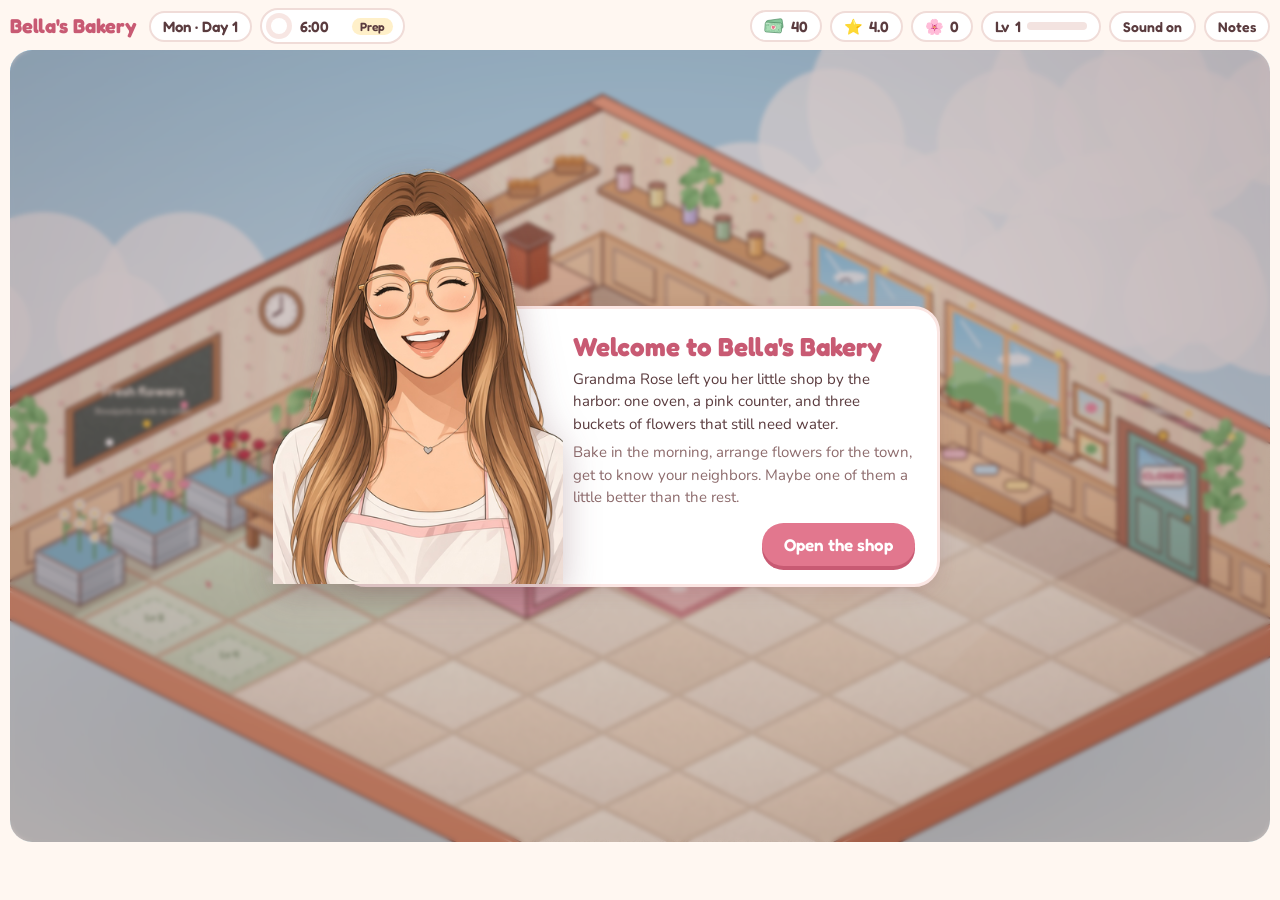
==== commit f642ee42: "Bella's Bakery: never stall the render loop on a zero-size first frame Co-Authored-By: Claude Opus 5" ====
--- a/bellas/index.html
+++ b/bellas/index.html
@@ -1720,6 +1720,7 @@
 }
 // ---------------- render ----------------
 function render(){
+  if(!cv.width||!cv.height||!CW||!CH){resize();if(!cv.width||!cv.height)return}
   const key=[cv.width,cv.height,u.toFixed(3),MAXPAN.toFixed(1)].join();
   if(BGkey!==key){BG=document.createElement('canvas');BG.width=Math.round(cv.width+2*MAXPAN*DPR);BG.height=cv.height;const c=BG.getContext('2d');c.setTransform(DPR,0,0,DPR,0,0);
     const sv=[CW,ox];CW=CW+2*MAXPAN;ox=BASEOX+MAXPAN;withCtx(c,drawStatic);CW=sv[0];ox=sv[1];BGkey=key}
@@ -1832,7 +1833,7 @@
   const dt=Math.min(.05,(now-last)/1000);last=now;T+=dt;
   const dx=BELLA.tx-BELLA.x,dy=BELLA.ty-BELLA.y,dd=Math.hypot(dx,dy);if(dd>.02){const s=Math.min(dd,3.2*dt);BELLA.x+=dx/dd*s;BELLA.y+=dy/dd*s}else if(phase==='day'&&Math.random()<.003){BELLA.tx=2.3;BELLA.ty=2.6}
   if(phase==='day'&&!paused&&!talking){for(let i=0;i<SPEED&&phase==='day';i++)stepDay(dt);if(phase==='day'){renderTray();hudT+=dt;if(hudT>.25){hudT=0;updateHud()}}}
-  stepFx(dt);render();
+  stepFx(dt);try{render()}catch(e){console.error(e)}
   requestAnimationFrame(frame);
 }
 window.BB={draw(){resize();render()},get chatHits(){return chatHits.map(h=>[h[0].who,Math.round(h[1]),Math.round(h[2]),Math.round(h[3])])},get cam(){return {u,ox,oy,CW,CH}},get S(){return S},get D(){return D},get phase(){return phase},set speed(v){SPEED=v},tapAt,tick(sec){for(let s=0;s<sec&&phase==='day';s+=.05){if(!talking)stepDay(.05);const dx=BELLA.tx-BELLA.x,dy=BELLA.ty-BELLA.y,dd=Math.hypot(dx,dy);if(dd>.02){const m=Math.min(dd,.16);BELLA.x+=dx/dd*m;BELLA.y+=dy/dd*m}}},serveAll(){D.customers.filter(c=>c.state==='wait'&&canServe(c)).forEach(serve)},startChat,startDate,startBake,collectOven,waterBucket,
